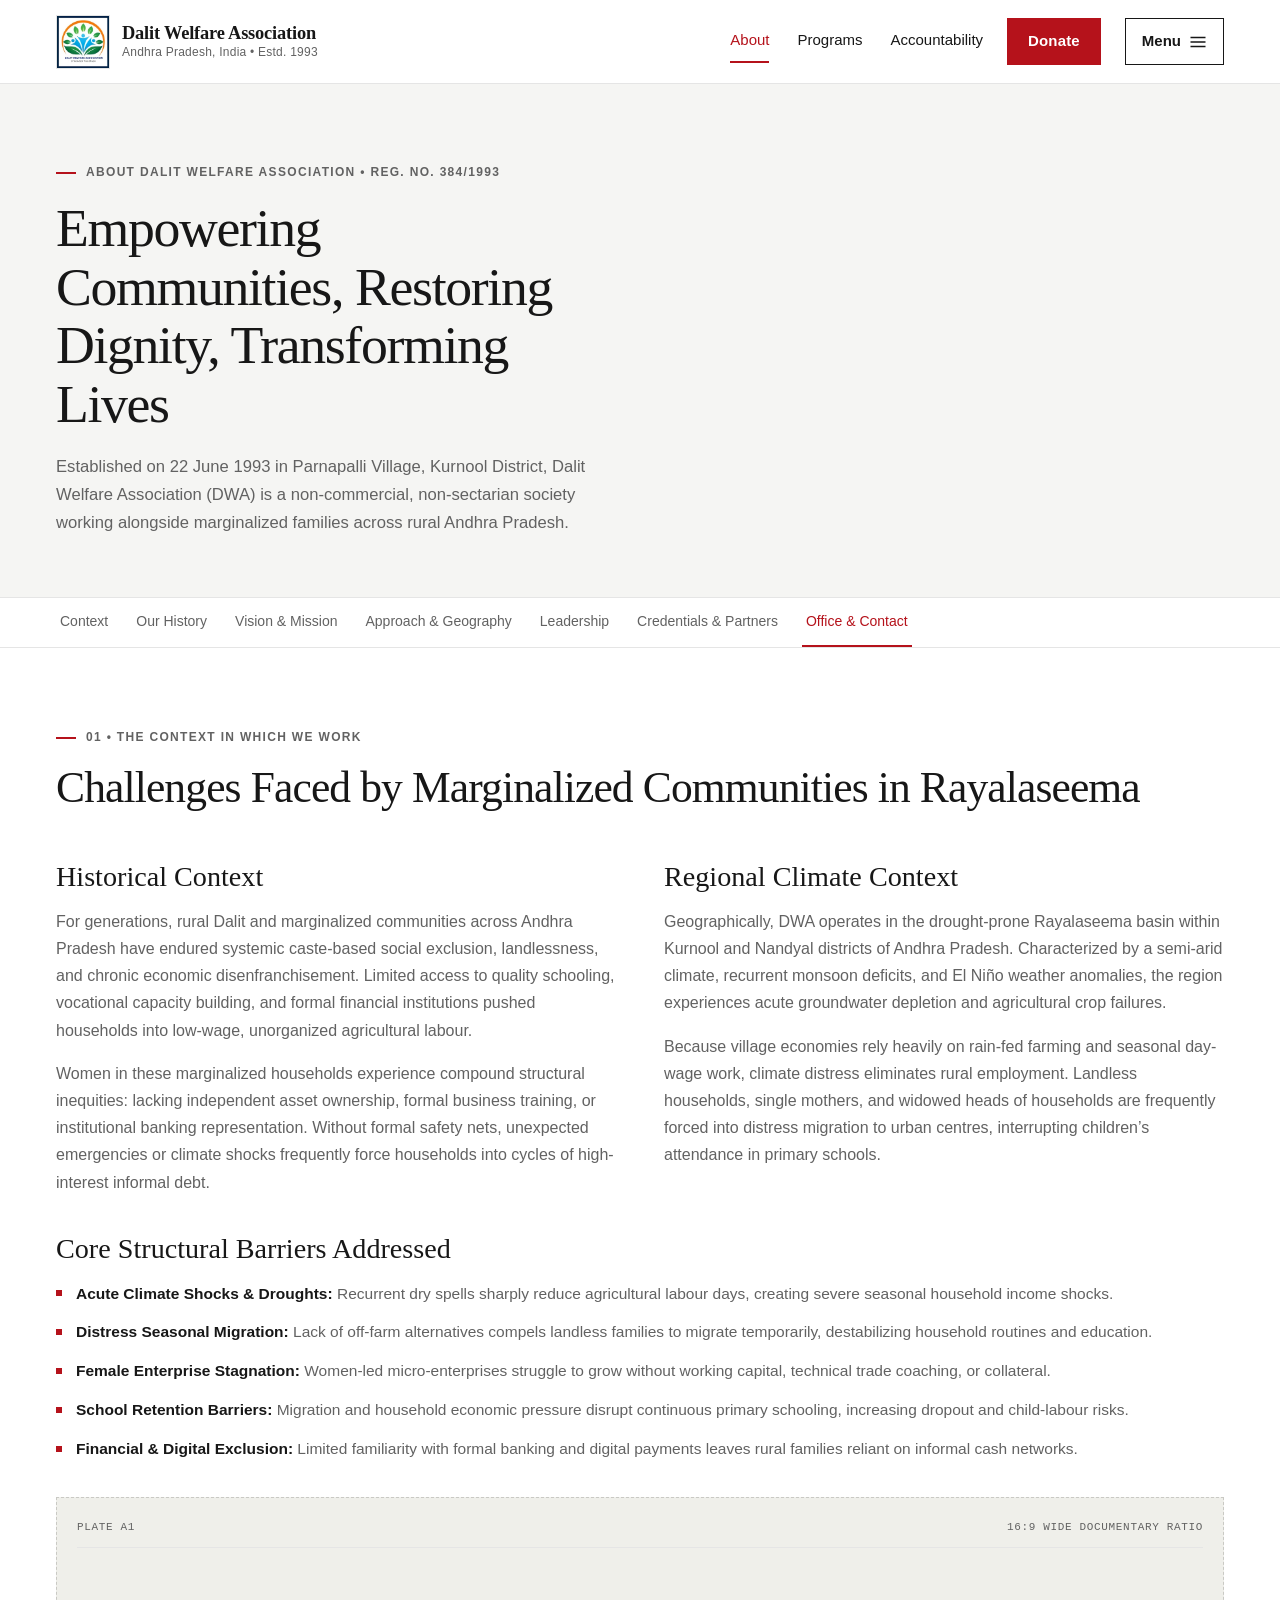
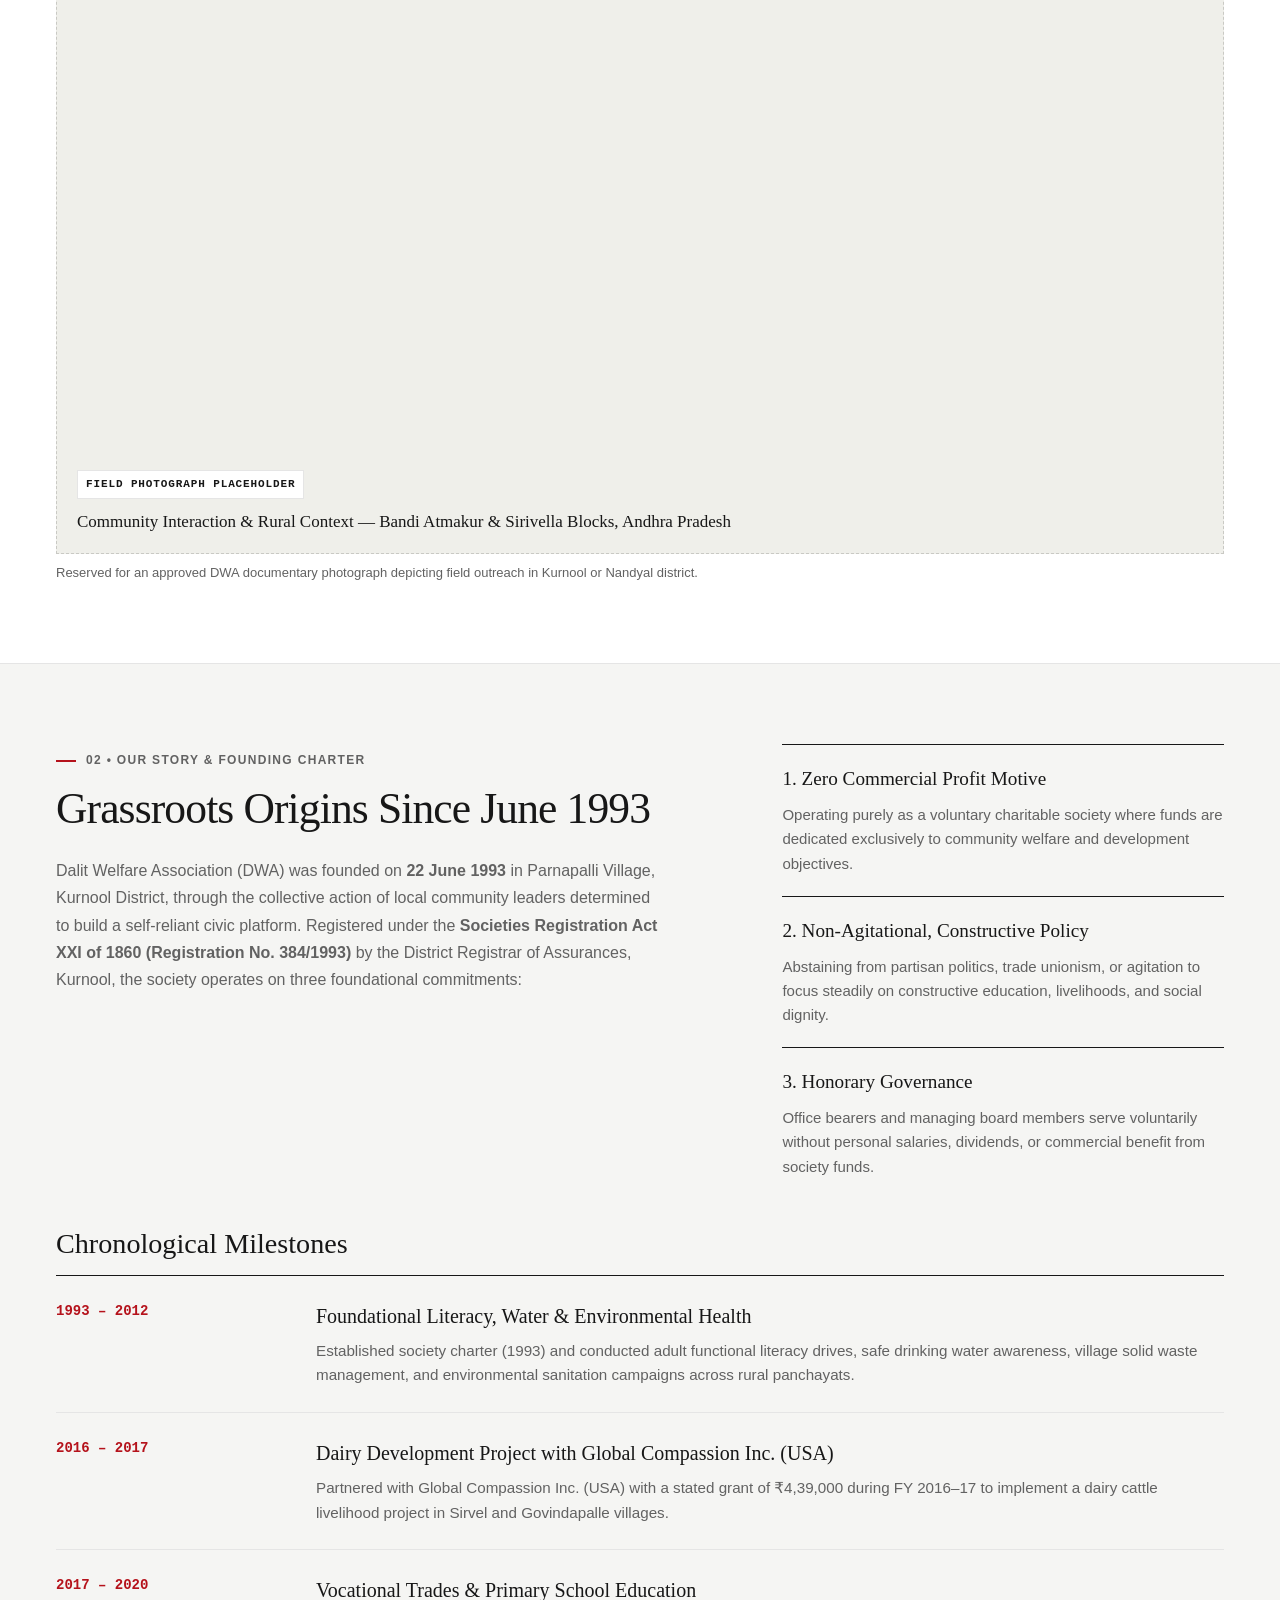
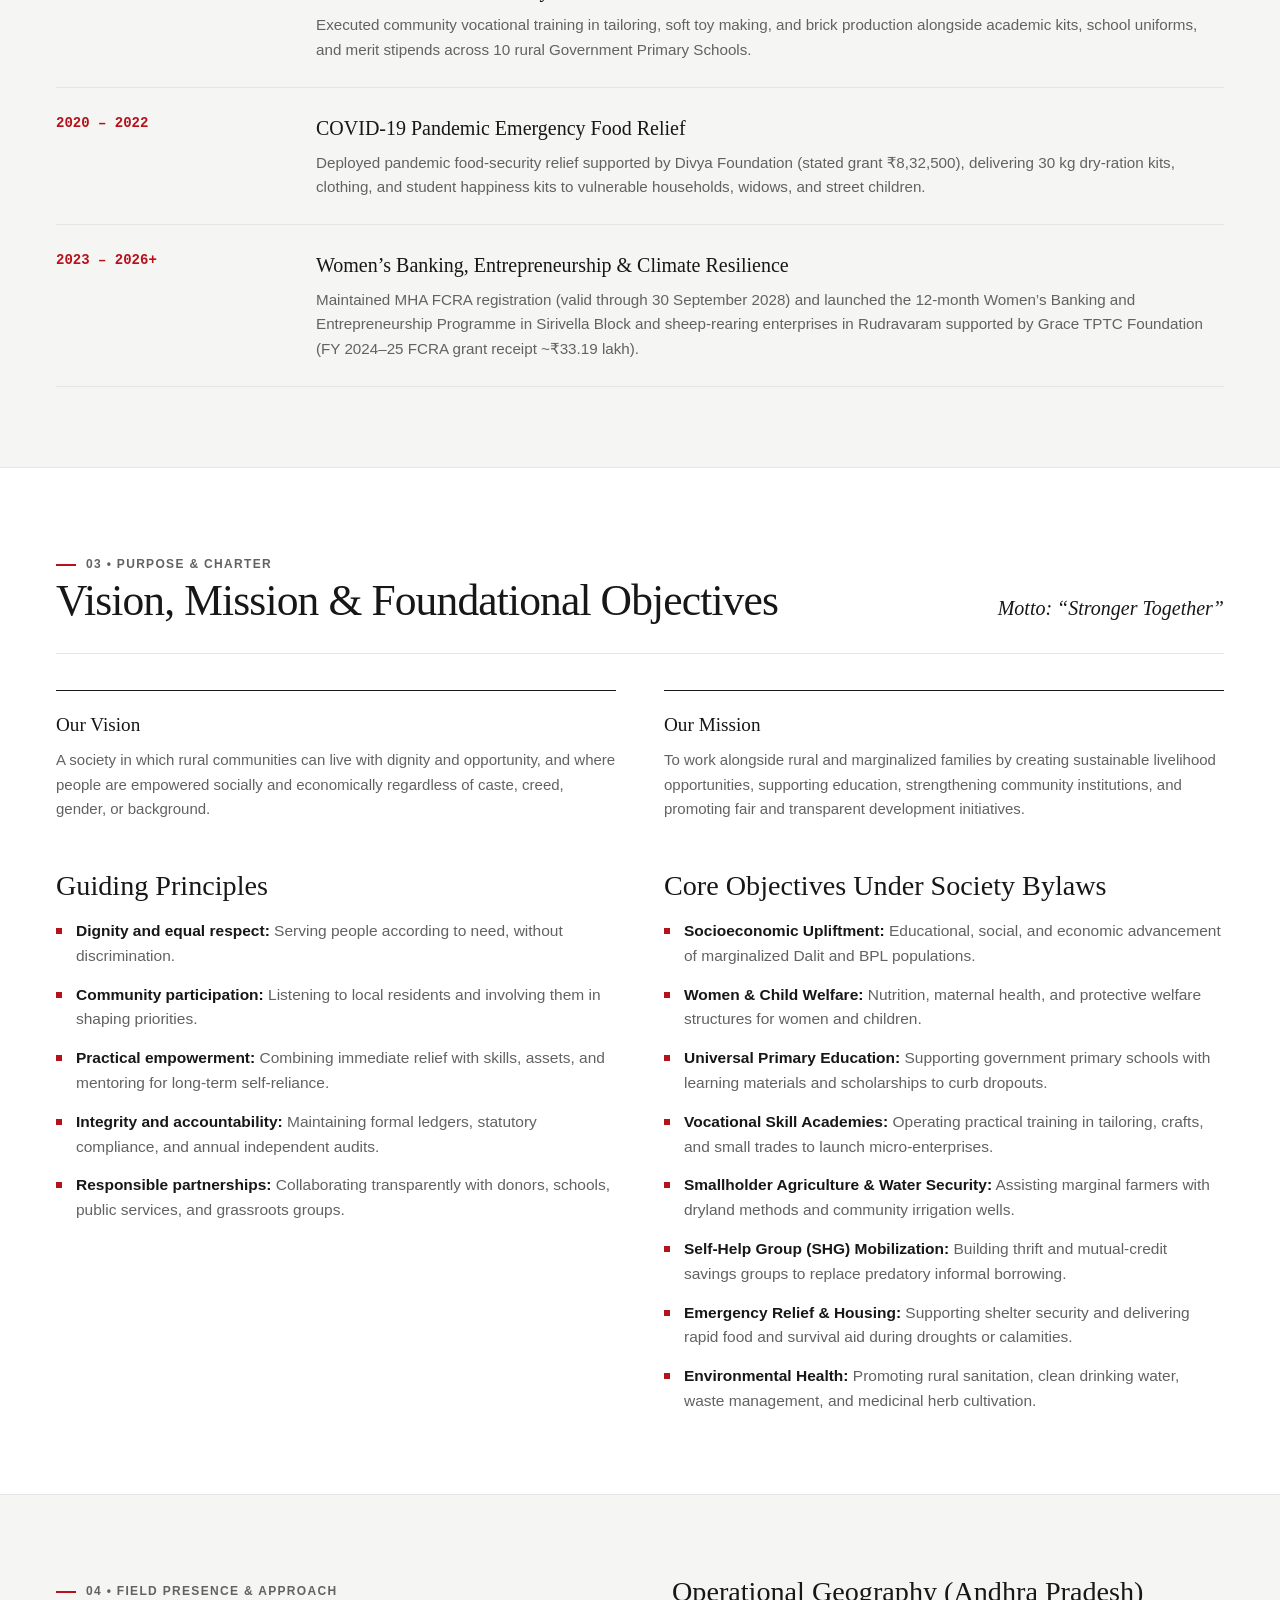
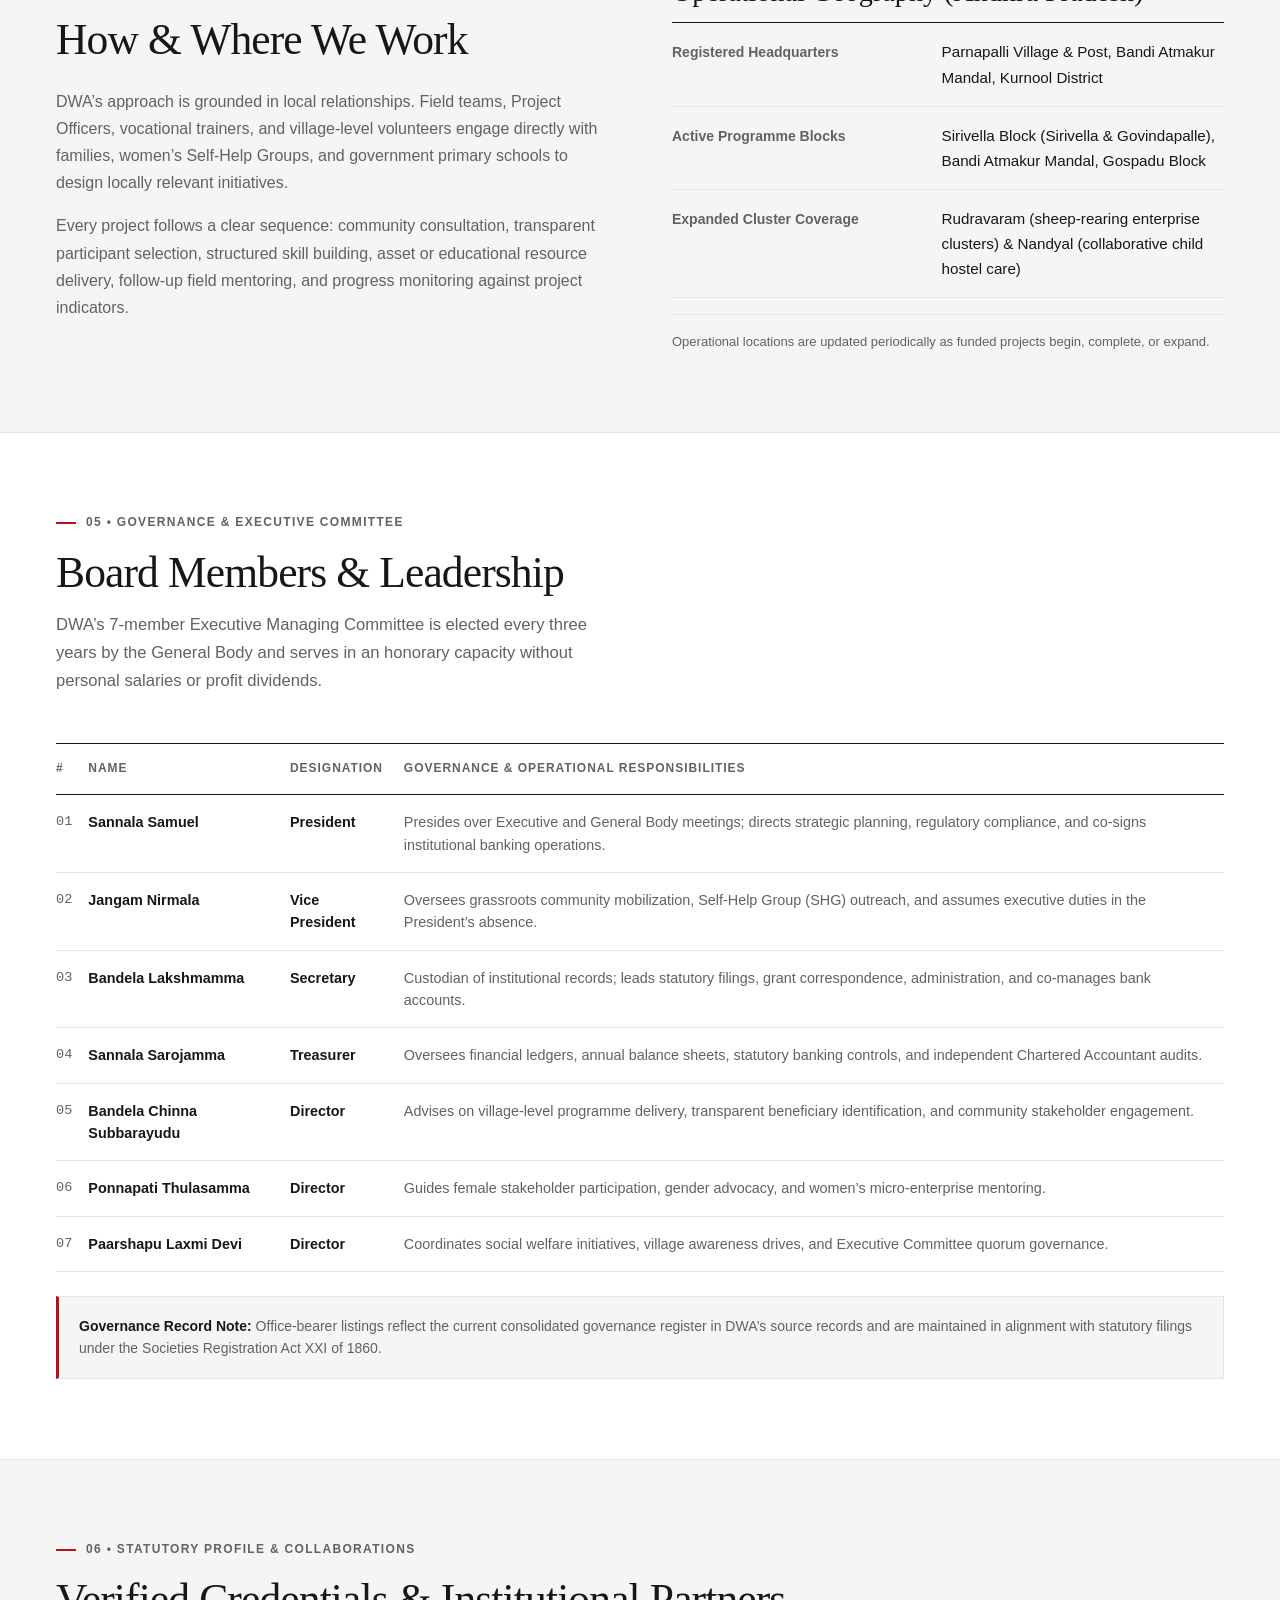
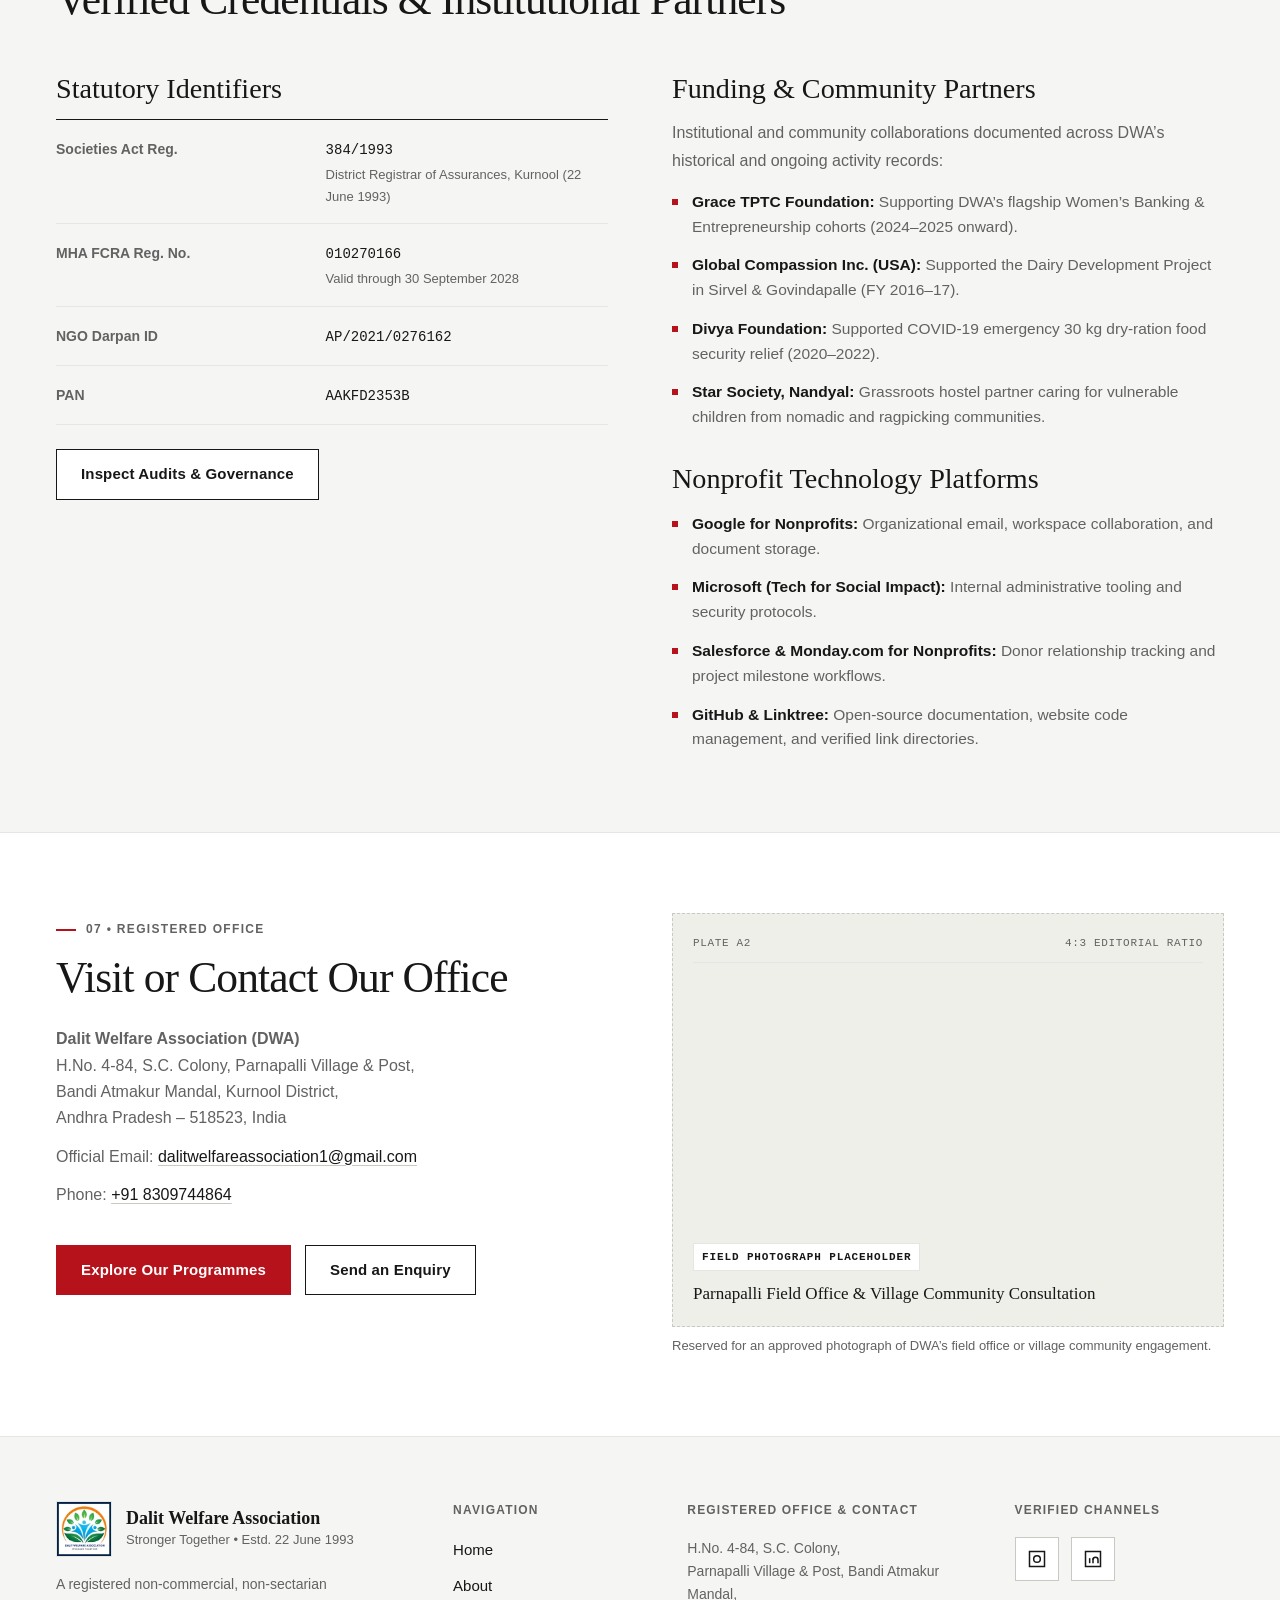
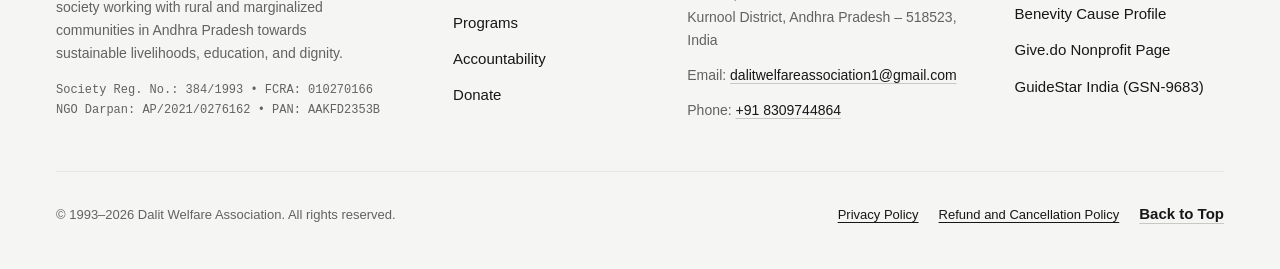
==== about.html @ 25429527 "feat: build monochrome editorial 5-page website, Cloudflare Worker form API, Pages config, and remov" ====
<!DOCTYPE html>
<html lang="en" id="top">
<head>
  <meta charset="UTF-8">
  <meta name="viewport" content="width=device-width, initial-scale=1.0">
  <title>About Us — Dalit Welfare Association (DWA) | Established 1993</title>
  <meta name="description" content="Learn about Dalit Welfare Association (DWA), founded on 22 June 1993 in Kurnool District, Andhra Pradesh: our regional context, 30+ year history, governance body, and statutory credentials.">
  <meta name="robots" content="index, follow">
  <meta name="theme-color" content="#FFFFFF">
  <link rel="canonical" href="https://dalitwelfareassociation.org/about.html">

  <!-- Open Graph Metadata -->
  <meta property="og:type" content="website">
  <meta property="og:site_name" content="Dalit Welfare Association (DWA)">
  <meta property="og:locale" content="en_IN">
  <meta property="og:url" content="https://dalitwelfareassociation.org/about.html">
  <meta property="og:title" content="About Dalit Welfare Association (DWA) — History, Leadership &amp; Mission">
  <meta property="og:description" content="Registered non-commercial society empowering rural and marginalized communities in Kurnool and Nandyal districts, Andhra Pradesh since 1993.">
  <meta property="og:image" content="https://dalitwelfareassociation.org/assets/images/dwa-logo-square.png">
  <meta property="og:image:width" content="512">
  <meta property="og:image:height" content="512">

  <!-- Twitter Card -->
  <meta name="twitter:card" content="summary">
  <meta name="twitter:title" content="About Dalit Welfare Association (DWA)">
  <meta name="twitter:description" content="History, Rayalaseema context, honorary governance body, and verified credentials of DWA.">
  <meta name="twitter:image" content="https://dalitwelfareassociation.org/assets/images/dwa-logo-square.png">

  <link rel="icon" type="image/png" sizes="64x64" href="assets/images/favicon-64.png">
  <link rel="apple-touch-icon" sizes="180x180" href="assets/images/apple-touch-icon.png">
  <link rel="stylesheet" href="assets/css/styles.css">

  <script type="application/ld+json">
  {
    "@context": "https://schema.org",
    "@graph": [
      {
        "@type": "AboutPage",
        "@id": "https://dalitwelfareassociation.org/about.html#webpage",
        "url": "https://dalitwelfareassociation.org/about.html",
        "name": "About Dalit Welfare Association (DWA)",
        "description": "Organizational history, regional context, vision, mission, honorary executive board, and verified statutory registrations of Dalit Welfare Association.",
        "inLanguage": "en-IN",
        "isPartOf": { "@id": "https://dalitwelfareassociation.org/#website" }
      },
      {
        "@type": "BreadcrumbList",
        "itemListElement": [
          { "@type": "ListItem", "position": 1, "name": "Home", "item": "https://dalitwelfareassociation.org/" },
          { "@type": "ListItem", "position": 2, "name": "About", "item": "https://dalitwelfareassociation.org/about.html" }
        ]
      }
    ]
  }
  </script>
</head>
<body>

  <a href="#main-content" class="skip-link">Skip to main content</a>

  <!-- HEADER -->
  <header class="site-header">
    <div class="dwa-container">
      <div class="site-header-inner">
        <a href="index.html" class="site-brand" aria-label="Dalit Welfare Association — Home">
          <div class="site-logo-box">
            <picture>
              <source srcset="assets/images/dwa-logo-sm.webp" type="image/webp">
              <img src="assets/images/dwa-logo-sm.png" alt="Dalit Welfare Association official square logo" width="54" height="54" class="site-logo-img" fetchpriority="high">
            </picture>
          </div>
          <div class="site-brand-text">
            <span class="site-title">Dalit Welfare Association</span>
            <span class="site-subtitle">Andhra Pradesh, India &bull; Estd. 1993</span>
          </div>
        </a>

        <div class="site-header-actions">
          <nav class="site-desktop-nav" aria-label="Primary navigation">
            <a href="about.html" class="nav-item" aria-current="page">About</a>
            <a href="programs.html" class="nav-item">Programs</a>
            <a href="accountability.html" class="nav-item">Accountability</a>
          </nav>

          <a href="donate.html" class="btn btn-primary header-btn-donate">Donate</a>

          <button id="btn-open-menu" type="button" class="btn-menu" aria-expanded="false" aria-controls="fullscreen-menu" aria-label="Open full site directory menu">
            <span class="btn-menu-label">Menu</span>
            <svg viewBox="0 0 24 24" fill="none" stroke="currentColor" stroke-width="2" aria-hidden="true">
              <path stroke-linecap="square" d="M3 6h18M3 12h18M3 18h18"></path>
            </svg>
          </button>
        </div>
      </div>
    </div>
  </header>

  <!-- FULL-SCREEN NAVIGATION OVERLAY -->
  <div id="fullscreen-menu" class="fullscreen-overlay" role="dialog" aria-modal="true" aria-label="Full website directory" aria-hidden="true" hidden>
    <div class="overlay-top-bar">
      <div class="dwa-container">
        <div class="overlay-top-bar-inner">
          <a href="index.html" class="site-brand" aria-label="Dalit Welfare Association — Home">
            <div class="site-logo-box">
              <picture>
                <source srcset="assets/images/dwa-logo-sm.webp" type="image/webp">
                <img src="assets/images/dwa-logo-sm.png" alt="Dalit Welfare Association square emblem" width="48" height="48" class="site-logo-img">
              </picture>
            </div>
            <div class="site-brand-text">
              <span class="site-title">Dalit Welfare Association</span>
              <span class="site-subtitle">Stronger Together &bull; Reg. No. 384/1993</span>
            </div>
          </a>

          <button id="btn-close-overlay" type="button" class="btn-close-overlay" aria-label="Close site directory menu">
            <span>Close</span>
            <span aria-hidden="true">&times;</span>
          </button>
        </div>
      </div>
    </div>

    <div class="overlay-body">
      <div class="dwa-container">
        <nav class="overlay-grid" aria-label="Comprehensive website directory">
          <div>
            <ul class="overlay-primary-list">
              <li><a href="index.html" class="overlay-primary-link">Home</a></li>
              <li><a href="about.html" class="overlay-primary-link is-current">About</a></li>
              <li><a href="programs.html" class="overlay-primary-link">Programs</a></li>
              <li><a href="accountability.html" class="overlay-primary-link">Accountability</a></li>
              <li><a href="donate.html" class="overlay-primary-link">Donate</a></li>
            </ul>
          </div>

          <div class="overlay-col">
            <button type="button" class="overlay-col-heading" aria-expanded="false" aria-controls="overlay-about-list">
              <span>About DWA</span>
              <svg class="overlay-col-chevron" viewBox="0 0 24 24" fill="none" stroke="currentColor" stroke-width="2" aria-hidden="true"><path d="M6 9l6 6 6-6"></path></svg>
            </button>
            <ul id="overlay-about-list" class="overlay-sublist is-collapsed">
              <li><a href="about.html#context" class="overlay-sublink">Regional &amp; Historical Context</a></li>
              <li><a href="about.html#history" class="overlay-sublink">Our Story &amp; Milestones</a></li>
              <li><a href="about.html#vision-mission" class="overlay-sublink">Vision, Mission &amp; Objectives</a></li>
              <li><a href="about.html#approach" class="overlay-sublink">Our Approach &amp; Geography</a></li>
              <li><a href="about.html#leadership" class="overlay-sublink">Organisation &amp; Leadership</a></li>
              <li><a href="about.html#credentials" class="overlay-sublink">Credentials &amp; Partners</a></li>
            </ul>
          </div>

          <div class="overlay-col">
            <button type="button" class="overlay-col-heading" aria-expanded="false" aria-controls="overlay-programs-list">
              <span>Programs</span>
              <svg class="overlay-col-chevron" viewBox="0 0 24 24" fill="none" stroke="currentColor" stroke-width="2" aria-hidden="true"><path d="M6 9l6 6 6-6"></path></svg>
            </button>
            <ul id="overlay-programs-list" class="overlay-sublist is-collapsed">
              <li><a href="programs.html#womens-empowerment" class="overlay-sublink">Women&rsquo;s Empowerment &amp; Livelihoods</a></li>
              <li><a href="programs.html#financial-digital" class="overlay-sublink">Financial &amp; Digital Inclusion</a></li>
              <li><a href="programs.html#child-education" class="overlay-sublink">Child Education &amp; Protection</a></li>
              <li><a href="programs.html#water-conservation" class="overlay-sublink">Water Conservation &amp; Sanitation</a></li>
              <li><a href="programs.html#community-development" class="overlay-sublink">Community Development &amp; Health</a></li>
              <li><a href="programs.html#archives" class="overlay-sublink">Delivery Approach &amp; Archives</a></li>
            </ul>
          </div>

          <div class="overlay-col">
            <button type="button" class="overlay-col-heading" aria-expanded="false" aria-controls="overlay-accountability-list">
              <span>Accountability</span>
              <svg class="overlay-col-chevron" viewBox="0 0 24 24" fill="none" stroke="currentColor" stroke-width="2" aria-hidden="true"><path d="M6 9l6 6 6-6"></path></svg>
            </button>
            <ul id="overlay-accountability-list" class="overlay-sublist is-collapsed">
              <li><a href="accountability.html#legal-credentials" class="overlay-sublink">Legal &amp; Statutory Documents</a></li>
              <li><a href="accountability.html#financial-reports" class="overlay-sublink">Financial Reports &amp; Audits</a></li>
              <li><a href="accountability.html#downloads" class="overlay-sublink">Transparency Downloads</a></li>
              <li><a href="accountability.html#governance" class="overlay-sublink">Governance Architecture</a></li>
              <li><a href="accountability.html#projects" class="overlay-sublink">Previous &amp; Ongoing Projects</a></li>
              <li><a href="accountability.html#gallery-events" class="overlay-sublink">Events &amp; Photo Archive</a></li>
            </ul>
          </div>

          <div class="overlay-col">
            <button type="button" class="overlay-col-heading" aria-expanded="false" aria-controls="overlay-donate-list">
              <span>Donate &amp; Partner</span>
              <svg class="overlay-col-chevron" viewBox="0 0 24 24" fill="none" stroke="currentColor" stroke-width="2" aria-hidden="true"><path d="M6 9l6 6 6-6"></path></svg>
            </button>
            <ul id="overlay-donate-list" class="overlay-sublist is-collapsed">
              <li><a href="donate.html#support-pathways" class="overlay-sublink">Ways to Support DWA</a></li>
              <li><a href="donate.html#contribution-selector" class="overlay-sublink">Contribution Amount Selector</a></li>
              <li><a href="donate.html#domestic-giving" class="overlay-sublink">Domestic Donations (India)</a></li>
              <li><a href="donate.html#international-giving" class="overlay-sublink">International Giving (FCRA)</a></li>
              <li><a href="donate.html#partner-enquiry" class="overlay-sublink">CSR, Grants &amp; Volunteering</a></li>
              <li><a href="donate.html#contact" class="overlay-sublink">Contact &amp; Enquiry Form</a></li>
            </ul>
          </div>
        </nav>
      </div>
    </div>

    <div class="overlay-footer-bar">
      <div class="dwa-container">
        <div class="overlay-footer-inner">
          <span>Registered Office: Parnapalli Village &amp; Post, Bandi Atmakur Mandal, Kurnool District, Andhra Pradesh &ndash; 518523</span>
          <span>Email: <a href="mailto:dalitwelfareassociation1@gmail.com" class="editorial-link">dalitwelfareassociation1@gmail.com</a></span>
        </div>
      </div>
    </div>
  </div>

  <!-- MAIN CONTENT -->
  <main id="main-content">

    <!-- PAGE HERO -->
    <section class="page-hero" aria-labelledby="about-hero-title">
      <div class="dwa-container">
        <p class="eyebrow">
          <span class="eyebrow-marker" aria-hidden="true"></span>
          About Dalit Welfare Association &bull; Reg. No. 384/1993
        </p>
        <h1 id="about-hero-title" class="page-hero-title">
          Empowering Communities, Restoring Dignity, Transforming Lives
        </h1>
        <p class="section-lead">
          Established on 22 June 1993 in Parnapalli Village, Kurnool District, Dalit Welfare Association (DWA) is a non-commercial, non-sectarian society working alongside marginalized families across rural Andhra Pradesh.
        </p>
      </div>
    </section>

    <!-- IN-PAGE TABULAR NAVIGATION -->
    <nav class="subnav-bar" aria-label="About page sections">
      <div class="dwa-container">
        <div class="subnav-scroll">
          <ul class="subnav-list">
            <li><a href="#context" class="subnav-link is-active">Context</a></li>
            <li><a href="#history" class="subnav-link">Our History</a></li>
            <li><a href="#vision-mission" class="subnav-link">Vision &amp; Mission</a></li>
            <li><a href="#approach" class="subnav-link">Approach &amp; Geography</a></li>
            <li><a href="#leadership" class="subnav-link">Leadership</a></li>
            <li><a href="#credentials" class="subnav-link">Credentials &amp; Partners</a></li>
            <li><a href="#office" class="subnav-link">Office &amp; Contact</a></li>
          </ul>
        </div>
      </div>
    </nav>

    <!-- 1. REGIONAL & HISTORICAL CONTEXT -->
    <section id="context" class="section-band" aria-labelledby="context-heading">
      <div class="dwa-container">
        <div class="section-header-stack">
          <p class="eyebrow"><span class="eyebrow-marker" aria-hidden="true"></span>01 &bull; The Context in Which We Work</p>
          <h2 id="context-heading" class="section-heading">Challenges Faced by Marginalized Communities in Rayalaseema</h2>
        </div>

        <div class="cols-2">
          <div>
            <h3 class="sub-heading">Historical Context</h3>
            <p class="prose-copy">
              For generations, rural Dalit and marginalized communities across Andhra Pradesh have endured systemic caste-based social exclusion, landlessness, and chronic economic disenfranchisement. Limited access to quality schooling, vocational capacity building, and formal financial institutions pushed households into low-wage, unorganized agricultural labour.
            </p>
            <p class="prose-copy">
              Women in these marginalized households experience compound structural inequities: lacking independent asset ownership, formal business training, or institutional banking representation. Without formal safety nets, unexpected emergencies or climate shocks frequently force households into cycles of high-interest informal debt.
            </p>
          </div>

          <div>
            <h3 class="sub-heading">Regional Climate Context</h3>
            <p class="prose-copy">
              Geographically, DWA operates in the drought-prone Rayalaseema basin within Kurnool and Nandyal districts of Andhra Pradesh. Characterized by a semi-arid climate, recurrent monsoon deficits, and El Ni&ntilde;o weather anomalies, the region experiences acute groundwater depletion and agricultural crop failures.
            </p>
            <p class="prose-copy">
              Because village economies rely heavily on rain-fed farming and seasonal day-wage work, climate distress eliminates rural employment. Landless households, single mothers, and widowed heads of households are frequently forced into distress migration to urban centres, interrupting children&rsquo;s attendance in primary schools.
            </p>
          </div>
        </div>

        <div class="mt-lg">
          <h3 class="sub-heading">Core Structural Barriers Addressed</h3>
          <ul class="bullet-list cols-2">
            <li><strong>Acute Climate Shocks &amp; Droughts:</strong> Recurrent dry spells sharply reduce agricultural labour days, creating severe seasonal household income shocks.</li>
            <li><strong>Distress Seasonal Migration:</strong> Lack of off-farm alternatives compels landless families to migrate temporarily, destabilizing household routines and education.</li>
            <li><strong>Female Enterprise Stagnation:</strong> Women-led micro-enterprises struggle to grow without working capital, technical trade coaching, or collateral.</li>
            <li><strong>School Retention Barriers:</strong> Migration and household economic pressure disrupt continuous primary schooling, increasing dropout and child-labour risks.</li>
            <li><strong>Financial &amp; Digital Exclusion:</strong> Limited familiarity with formal banking and digital payments leaves rural families reliant on informal cash networks.</li>
          </ul>
        </div>

        <figure class="photo-figure mt-lg">
          <div class="photo-placeholder ratio-16x9" role="img" aria-label="Field photograph placeholder: Semi-arid agricultural landscape and rural community outreach in Kurnool District">
            <div class="photo-plate-meta">
              <span>Plate A1</span>
              <span>16:9 Wide Documentary Ratio</span>
            </div>
            <div class="photo-placeholder-body">
              <span class="photo-placeholder-kicker">Field Photograph Placeholder</span>
              <p class="photo-placeholder-subject">
                Community Interaction &amp; Rural Context &mdash; Bandi Atmakur &amp; Sirivella Blocks, Andhra Pradesh
              </p>
            </div>
          </div>
          <figcaption class="photo-caption">
            Reserved for an approved DWA documentary photograph depicting field outreach in Kurnool or Nandyal district.
          </figcaption>
        </figure>
      </div>
    </section>

    <!-- 2. ORGANIZATION HISTORY & INSTITUTIONAL EVOLUTION -->
    <section id="history" class="section-band band-alt" aria-labelledby="history-heading">
      <div class="dwa-container">
        <div class="split-grid split-grid--wide-left">
          <div>
            <p class="eyebrow"><span class="eyebrow-marker" aria-hidden="true"></span>02 &bull; Our Story &amp; Founding Charter</p>
            <h2 id="history-heading" class="section-heading mt-xs">Grassroots Origins Since June 1993</h2>
            <p class="prose-copy mt-md">
              Dalit Welfare Association (DWA) was founded on <strong>22 June 1993</strong> in Parnapalli Village, Kurnool District, through the collective action of local community leaders determined to build a self-reliant civic platform. Registered under the <strong>Societies Registration Act XXI of 1860 (Registration No. 384/1993)</strong> by the District Registrar of Assurances, Kurnool, the society operates on three foundational commitments:
            </p>
          </div>

          <div class="stack-sm">
            <div class="editorial-block-item">
              <h3>1. Zero Commercial Profit Motive</h3>
              <p>Operating purely as a voluntary charitable society where funds are dedicated exclusively to community welfare and development objectives.</p>
            </div>
            <div class="editorial-block-item">
              <h3>2. Non-Agitational, Constructive Policy</h3>
              <p>Abstaining from partisan politics, trade unionism, or agitation to focus steadily on constructive education, livelihoods, and social dignity.</p>
            </div>
            <div class="editorial-block-item">
              <h3>3. Honorary Governance</h3>
              <p>Office bearers and managing board members serve voluntarily without personal salaries, dividends, or commercial benefit from society funds.</p>
            </div>
          </div>
        </div>

        <div class="mt-xl">
          <h3 class="sub-heading">Chronological Milestones</h3>
          <div class="timeline-list">
            <div class="timeline-row">
              <div class="timeline-period">1993 &ndash; 2012</div>
              <div>
                <h4 class="timeline-title">Foundational Literacy, Water &amp; Environmental Health</h4>
                <p class="timeline-desc">Established society charter (1993) and conducted adult functional literacy drives, safe drinking water awareness, village solid waste management, and environmental sanitation campaigns across rural panchayats.</p>
              </div>
            </div>
            <div class="timeline-row">
              <div class="timeline-period">2016 &ndash; 2017</div>
              <div>
                <h4 class="timeline-title">Dairy Development Project with Global Compassion Inc. (USA)</h4>
                <p class="timeline-desc">Partnered with Global Compassion Inc. (USA) with a stated grant of &#8377;4,39,000 during FY 2016&ndash;17 to implement a dairy cattle livelihood project in Sirvel and Govindapalle villages.</p>
              </div>
            </div>
            <div class="timeline-row">
              <div class="timeline-period">2017 &ndash; 2020</div>
              <div>
                <h4 class="timeline-title">Vocational Trades &amp; Primary School Education</h4>
                <p class="timeline-desc">Executed community vocational training in tailoring, soft toy making, and brick production alongside academic kits, school uniforms, and merit stipends across 10 rural Government Primary Schools.</p>
              </div>
            </div>
            <div class="timeline-row">
              <div class="timeline-period">2020 &ndash; 2022</div>
              <div>
                <h4 class="timeline-title">COVID-19 Pandemic Emergency Food Relief</h4>
                <p class="timeline-desc">Deployed pandemic food-security relief supported by Divya Foundation (stated grant &#8377;8,32,500), delivering 30 kg dry-ration kits, clothing, and student happiness kits to vulnerable households, widows, and street children.</p>
              </div>
            </div>
            <div class="timeline-row">
              <div class="timeline-period">2023 &ndash; 2026+</div>
              <div>
                <h4 class="timeline-title">Women&rsquo;s Banking, Entrepreneurship &amp; Climate Resilience</h4>
                <p class="timeline-desc">Maintained MHA FCRA registration (valid through 30 September 2028) and launched the 12-month Women&rsquo;s Banking and Entrepreneurship Programme in Sirivella Block and sheep-rearing enterprises in Rudravaram supported by Grace TPTC Foundation (FY 2024&ndash;25 FCRA grant receipt ~&#8377;33.19 lakh).</p>
              </div>
            </div>
          </div>
        </div>
      </div>
    </section>

    <!-- 3. VISION, MISSION, PRINCIPLES & BYLAW OBJECTIVES -->
    <section id="vision-mission" class="section-band" aria-labelledby="vm-heading">
      <div class="dwa-container">
        <div class="vision-header pb-md">
          <div>
            <p class="eyebrow"><span class="eyebrow-marker" aria-hidden="true"></span>03 &bull; Purpose &amp; Charter</p>
            <h2 id="vm-heading" class="section-heading">Vision, Mission &amp; Foundational Objectives</h2>
          </div>
          <p class="vision-motto">Motto: &ldquo;Stronger Together&rdquo;</p>
        </div>

        <div class="cols-2 mt-lg">
          <div class="editorial-block-item">
            <h3>Our Vision</h3>
            <p>
              A society in which rural communities can live with dignity and opportunity, and where people are empowered socially and economically regardless of caste, creed, gender, or background.
            </p>
          </div>
          <div class="editorial-block-item">
            <h3>Our Mission</h3>
            <p>
              To work alongside rural and marginalized families by creating sustainable livelihood opportunities, supporting education, strengthening community institutions, and promoting fair and transparent development initiatives.
            </p>
          </div>
        </div>

        <div class="cols-2 mt-xl">
          <div>
            <h3 class="sub-heading">Guiding Principles</h3>
            <ul class="bullet-list">
              <li><strong>Dignity and equal respect:</strong> Serving people according to need, without discrimination.</li>
              <li><strong>Community participation:</strong> Listening to local residents and involving them in shaping priorities.</li>
              <li><strong>Practical empowerment:</strong> Combining immediate relief with skills, assets, and mentoring for long-term self-reliance.</li>
              <li><strong>Integrity and accountability:</strong> Maintaining formal ledgers, statutory compliance, and annual independent audits.</li>
              <li><strong>Responsible partnerships:</strong> Collaborating transparently with donors, schools, public services, and grassroots groups.</li>
            </ul>
          </div>

          <div>
            <h3 class="sub-heading">Core Objectives Under Society Bylaws</h3>
            <ul class="bullet-list">
              <li><strong>Socioeconomic Upliftment:</strong> Educational, social, and economic advancement of marginalized Dalit and BPL populations.</li>
              <li><strong>Women &amp; Child Welfare:</strong> Nutrition, maternal health, and protective welfare structures for women and children.</li>
              <li><strong>Universal Primary Education:</strong> Supporting government primary schools with learning materials and scholarships to curb dropouts.</li>
              <li><strong>Vocational Skill Academies:</strong> Operating practical training in tailoring, crafts, and small trades to launch micro-enterprises.</li>
              <li><strong>Smallholder Agriculture &amp; Water Security:</strong> Assisting marginal farmers with dryland methods and community irrigation wells.</li>
              <li><strong>Self-Help Group (SHG) Mobilization:</strong> Building thrift and mutual-credit savings groups to replace predatory informal borrowing.</li>
              <li><strong>Emergency Relief &amp; Housing:</strong> Supporting shelter security and delivering rapid food and survival aid during droughts or calamities.</li>
              <li><strong>Environmental Health:</strong> Promoting rural sanitation, clean drinking water, waste management, and medicinal herb cultivation.</li>
            </ul>
          </div>
        </div>
      </div>
    </section>

    <!-- 4. WHERE WE WORK & HOW WE WORK -->
    <section id="approach" class="section-band band-alt" aria-labelledby="approach-heading">
      <div class="dwa-container">
        <div class="split-grid">
          <div>
            <p class="eyebrow"><span class="eyebrow-marker" aria-hidden="true"></span>04 &bull; Field Presence &amp; Approach</p>
            <h2 id="approach-heading" class="section-heading mt-xs">How &amp; Where We Work</h2>
            <p class="prose-copy mt-md">
              DWA&rsquo;s approach is grounded in local relationships. Field teams, Project Officers, vocational trainers, and village-level volunteers engage directly with families, women&rsquo;s Self-Help Groups, and government primary schools to design locally relevant initiatives.
            </p>
            <p class="prose-copy">
              Every project follows a clear sequence: community consultation, transparent participant selection, structured skill building, asset or educational resource delivery, follow-up field mentoring, and progress monitoring against project indicators.
            </p>
          </div>

          <div>
            <h3 class="sub-heading">Operational Geography (Andhra Pradesh)</h3>
            <div class="credentials-ledger">
              <div class="credential-row">
                <div class="credential-label">Registered Headquarters</div>
                <div class="credential-value">Parnapalli Village &amp; Post, Bandi Atmakur Mandal, Kurnool District</div>
              </div>
              <div class="credential-row">
                <div class="credential-label">Active Programme Blocks</div>
                <div class="credential-value">Sirivella Block (Sirivella &amp; Govindapalle), Bandi Atmakur Mandal, Gospadu Block</div>
              </div>
              <div class="credential-row">
                <div class="credential-label">Expanded Cluster Coverage</div>
                <div class="credential-value">Rudravaram (sheep-rearing enterprise clusters) &amp; Nandyal (collaborative child hostel care)</div>
              </div>
            </div>
            <p class="meter-footnote mt-sm">
              Operational locations are updated periodically as funded projects begin, complete, or expand.
            </p>
          </div>
        </div>
      </div>
    </section>

    <!-- 5. BOARD MEMBERS & GOVERNANCE BODY -->
    <section id="leadership" class="section-band" aria-labelledby="leadership-heading">
      <div class="dwa-container">
        <div class="section-header-stack">
          <p class="eyebrow"><span class="eyebrow-marker" aria-hidden="true"></span>05 &bull; Governance &amp; Executive Committee</p>
          <h2 id="leadership-heading" class="section-heading">Board Members &amp; Leadership</h2>
          <p class="section-lead">
            DWA&rsquo;s 7-member Executive Managing Committee is elected every three years by the General Body and serves in an honorary capacity without personal salaries or profit dividends.
          </p>
        </div>

        <div class="table-scroll">
          <table class="editorial-table">
            <thead>
              <tr>
                <th scope="col">#</th>
                <th scope="col">Name</th>
                <th scope="col">Designation</th>
                <th scope="col">Governance &amp; Operational Responsibilities</th>
              </tr>
            </thead>
            <tbody>
              <tr>
                <td class="cell-mono">01</td>
                <td class="cell-primary">Sannala Samuel</td>
                <td class="cell-primary">President</td>
                <td>Presides over Executive and General Body meetings; directs strategic planning, regulatory compliance, and co-signs institutional banking operations.</td>
              </tr>
              <tr>
                <td class="cell-mono">02</td>
                <td class="cell-primary">Jangam Nirmala</td>
                <td class="cell-primary">Vice President</td>
                <td>Oversees grassroots community mobilization, Self-Help Group (SHG) outreach, and assumes executive duties in the President&rsquo;s absence.</td>
              </tr>
              <tr>
                <td class="cell-mono">03</td>
                <td class="cell-primary">Bandela Lakshmamma</td>
                <td class="cell-primary">Secretary</td>
                <td>Custodian of institutional records; leads statutory filings, grant correspondence, administration, and co-manages bank accounts.</td>
              </tr>
              <tr>
                <td class="cell-mono">04</td>
                <td class="cell-primary">Sannala Sarojamma</td>
                <td class="cell-primary">Treasurer</td>
                <td>Oversees financial ledgers, annual balance sheets, statutory banking controls, and independent Chartered Accountant audits.</td>
              </tr>
              <tr>
                <td class="cell-mono">05</td>
                <td class="cell-primary">Bandela Chinna Subbarayudu</td>
                <td class="cell-primary">Director</td>
                <td>Advises on village-level programme delivery, transparent beneficiary identification, and community stakeholder engagement.</td>
              </tr>
              <tr>
                <td class="cell-mono">06</td>
                <td class="cell-primary">Ponnapati Thulasamma</td>
                <td class="cell-primary">Director</td>
                <td>Guides female stakeholder participation, gender advocacy, and women&rsquo;s micro-enterprise mentoring.</td>
              </tr>
              <tr>
                <td class="cell-mono">07</td>
                <td class="cell-primary">Paarshapu Laxmi Devi</td>
                <td class="cell-primary">Director</td>
                <td>Coordinates social welfare initiatives, village awareness drives, and Executive Committee quorum governance.</td>
              </tr>
            </tbody>
          </table>
        </div>

        <div class="callout-note mt-md">
          <strong>Governance Record Note:</strong> Office-bearer listings reflect the current consolidated governance register in DWA&rsquo;s source records and are maintained in alignment with statutory filings under the Societies Registration Act XXI of 1860.
        </div>
      </div>
    </section>

    <!-- 6. STATUTORY CREDENTIALS, FUNDING PARTNERS & TECHNOLOGY PLATFORMS -->
    <section id="credentials" class="section-band band-alt" aria-labelledby="about-credentials-heading">
      <div class="dwa-container">
        <div class="section-header-stack">
          <p class="eyebrow"><span class="eyebrow-marker" aria-hidden="true"></span>06 &bull; Statutory Profile &amp; Collaborations</p>
          <h2 id="about-credentials-heading" class="section-heading">Verified Credentials &amp; Institutional Partners</h2>
        </div>

        <div class="split-grid">
          <div>
            <h3 class="sub-heading">Statutory Identifiers</h3>
            <dl class="credentials-ledger">
              <div class="credential-row">
                <dt class="credential-label">Societies Act Reg.</dt>
                <dd class="credential-value"><span class="credential-code">384/1993</span> <span class="credential-sub">District Registrar of Assurances, Kurnool (22 June 1993)</span></dd>
              </div>
              <div class="credential-row">
                <dt class="credential-label">MHA FCRA Reg. No.</dt>
                <dd class="credential-value"><span class="credential-code">010270166</span> <span class="credential-sub">Valid through 30 September 2028</span></dd>
              </div>
              <div class="credential-row">
                <dt class="credential-label">NGO Darpan ID</dt>
                <dd class="credential-value"><span class="credential-code">AP/2021/0276162</span></dd>
              </div>
              <div class="credential-row">
                <dt class="credential-label">PAN</dt>
                <dd class="credential-value"><span class="credential-code">AAKFD2353B</span></dd>
              </div>
            </dl>
            <div class="mt-md">
              <a href="accountability.html" class="btn btn-secondary">Inspect Audits &amp; Governance</a>
            </div>
          </div>

          <div>
            <h3 class="sub-heading">Funding &amp; Community Partners</h3>
            <p class="prose-copy">
              Institutional and community collaborations documented across DWA&rsquo;s historical and ongoing activity records:
            </p>
            <ul class="bullet-list mb-md">
              <li><strong>Grace TPTC Foundation:</strong> Supporting DWA&rsquo;s flagship Women&rsquo;s Banking &amp; Entrepreneurship cohorts (2024&ndash;2025 onward).</li>
              <li><strong>Global Compassion Inc. (USA):</strong> Supported the Dairy Development Project in Sirvel &amp; Govindapalle (FY 2016&ndash;17).</li>
              <li><strong>Divya Foundation:</strong> Supported COVID-19 emergency 30 kg dry-ration food security relief (2020&ndash;2022).</li>
              <li><strong>Star Society, Nandyal:</strong> Grassroots hostel partner caring for vulnerable children from nomadic and ragpicking communities.</li>
            </ul>

            <h3 class="sub-heading">Nonprofit Technology Platforms</h3>
            <ul class="bullet-list">
              <li><strong>Google for Nonprofits:</strong> Organizational email, workspace collaboration, and document storage.</li>
              <li><strong>Microsoft (Tech for Social Impact):</strong> Internal administrative tooling and security protocols.</li>
              <li><strong>Salesforce &amp; Monday.com for Nonprofits:</strong> Donor relationship tracking and project milestone workflows.</li>
              <li><strong>GitHub &amp; Linktree:</strong> Open-source documentation, website code management, and verified link directories.</li>
            </ul>
          </div>
        </div>
      </div>
    </section>

    <!-- 7. REGISTERED OFFICE & CONTACT -->
    <section id="office" class="section-band" aria-labelledby="office-heading">
      <div class="dwa-container">
        <div class="split-grid">
          <div>
            <p class="eyebrow"><span class="eyebrow-marker" aria-hidden="true"></span>07 &bull; Registered Office</p>
            <h2 id="office-heading" class="section-heading mt-xs">Visit or Contact Our Office</h2>
            <address class="footer-contact-block mt-md contact-lg">
              <span>
                <strong>Dalit Welfare Association (DWA)</strong><br>
                H.No. 4-84, S.C. Colony, Parnapalli Village &amp; Post,<br>
                Bandi Atmakur Mandal, Kurnool District,<br>
                Andhra Pradesh &ndash; 518523, India
              </span>
              <span>Official Email: <a href="mailto:dalitwelfareassociation1@gmail.com">dalitwelfareassociation1@gmail.com</a></span>
              <span>Phone: <a href="tel:+918309744864">+91 8309744864</a></span>
            </address>
            <div class="hero-actions mt-lg">
              <a href="programs.html" class="btn btn-primary">Explore Our Programmes</a>
              <a href="donate.html#contact" class="btn btn-secondary">Send an Enquiry</a>
            </div>
          </div>

          <figure class="photo-figure">
            <div class="photo-placeholder ratio-4x3" role="img" aria-label="Field photograph placeholder: DWA field centre and village community meeting">
              <div class="photo-plate-meta">
                <span>Plate A2</span>
                <span>4:3 Editorial Ratio</span>
              </div>
              <div class="photo-placeholder-body">
                <span class="photo-placeholder-kicker">Field Photograph Placeholder</span>
                <p class="photo-placeholder-subject">
                  Parnapalli Field Office &amp; Village Community Consultation
                </p>
              </div>
            </div>
            <figcaption class="photo-caption">
              Reserved for an approved photograph of DWA&rsquo;s field office or village community engagement.
            </figcaption>
          </figure>
        </div>
      </div>
    </section>

  </main>

  <!-- FOOTER -->
  <footer id="site-footer" class="site-footer">
    <div class="dwa-container">
      <div class="footer-grid">
        <div>
          <div class="footer-brand-row">
            <div class="footer-logo-box">
              <picture>
                <source srcset="assets/images/dwa-logo-sm.webp" type="image/webp">
                <img src="assets/images/dwa-logo-sm.png" alt="Dalit Welfare Association square emblem" width="56" height="56" class="site-logo-img" loading="lazy">
              </picture>
            </div>
            <div>
              <div class="footer-org-name">Dalit Welfare Association</div>
              <div class="footer-motto">Stronger Together &bull; Estd. 22 June 1993</div>
            </div>
          </div>
          <p class="footer-desc">
            A registered non-commercial, non-sectarian society working with rural and marginalized communities in Andhra Pradesh towards sustainable livelihoods, education, and dignity.
          </p>
          <p class="footer-ids">
            Society Reg. No.: 384/1993 &bull; FCRA: 010270166<br>
            NGO Darpan: AP/2021/0276162 &bull; PAN: AAKFD2353B
          </p>
        </div>

        <div>
          <h2 class="footer-heading">Navigation</h2>
          <ul class="footer-nav-list">
            <li><a href="index.html" class="footer-link">Home</a></li>
            <li><a href="about.html" class="footer-link">About</a></li>
            <li><a href="programs.html" class="footer-link">Programs</a></li>
            <li><a href="accountability.html" class="footer-link">Accountability</a></li>
            <li><a href="donate.html" class="footer-link">Donate</a></li>
          </ul>
        </div>

        <div>
          <h2 class="footer-heading">Registered Office &amp; Contact</h2>
          <address class="footer-contact-block">
            <span>
              H.No. 4-84, S.C. Colony,<br>
              Parnapalli Village &amp; Post, Bandi Atmakur Mandal,<br>
              Kurnool District, Andhra Pradesh &ndash; 518523, India
            </span>
            <span>Email: <a href="mailto:dalitwelfareassociation1@gmail.com">dalitwelfareassociation1@gmail.com</a></span>
            <span>Phone: <a href="tel:+918309744864">+91 8309744864</a></span>
          </address>
        </div>

        <div>
          <h2 class="footer-heading">Verified Channels</h2>
          <div class="social-links-row">
            <a href="https://www.instagram.com/dwaindia" target="_blank" rel="noopener noreferrer" class="social-icon-link" aria-label="Dalit Welfare Association on Instagram">
              <svg viewBox="0 0 24 24" fill="none" stroke="currentColor" stroke-width="1.8" aria-hidden="true">
                <rect x="3" y="3" width="18" height="18"></rect>
                <circle cx="12" cy="12" r="4"></circle>
                <line x1="17.5" y1="6.5" x2="17.51" y2="6.5"></line>
              </svg>
            </a>
            <a href="https://id.linkedin.com/company/dalitwelfareassociation?trk=public_profile_volunteering-position_profile-section-card_full-click" target="_blank" rel="noopener noreferrer" class="social-icon-link" aria-label="Dalit Welfare Association on LinkedIn">
              <svg viewBox="0 0 24 24" fill="none" stroke="currentColor" stroke-width="1.8" aria-hidden="true">
                <rect x="3" y="3" width="18" height="18"></rect>
                <line x1="8" y1="11" x2="8" y2="17"></line>
                <line x1="8" y1="8" x2="8" y2="8.01"></line>
                <path d="M12 17v-6"></path>
                <path d="M12 13a3 3 0 0 1 6 0v4"></path>
              </svg>
            </a>
          </div>
          <ul class="footer-nav-list">
            <li><a href="https://mygoodness.benevity.org/community/cause/356-5640831431326_7b83" target="_blank" rel="noopener noreferrer" class="footer-link">Benevity Cause Profile</a></li>
            <li><a href="https://give.do/discover/18G1/dalit-welfare-association/" target="_blank" rel="noopener noreferrer" class="footer-link">Give.do Nonprofit Page</a></li>
            <li><a href="https://guidestarindia.org/GSN-9683/DWA" target="_blank" rel="noopener noreferrer" class="footer-link">GuideStar India (GSN-9683)</a></li>
          </ul>
        </div>
      </div>

      <div id="footer-policies" class="footer-bottom">
        <p>&copy; 1993&ndash;2026 Dalit Welfare Association. All rights reserved.</p>
        <div class="footer-legal-links">
          <button type="button" class="footer-policy-btn" data-modal-open="modal-privacy">Privacy Policy</button>
          <button type="button" class="footer-policy-btn" data-modal-open="modal-refund">Refund and Cancellation Policy</button>
          <a href="#top" class="editorial-link">Back to Top</a>
        </div>
      </div>
    </div>
  </footer>

  <!-- POLICY MODALS -->
  <div id="modal-privacy" class="modal-backdrop" role="dialog" aria-modal="true" aria-labelledby="modal-privacy-title" hidden>
    <div class="modal-panel">
      <div class="modal-header">
        <h2 id="modal-privacy-title" class="modal-title">Privacy Policy</h2>
        <button type="button" class="modal-close-btn" data-modal-close aria-label="Close Privacy Policy">&times;</button>
      </div>
      <div class="modal-content">
        <div class="modal-notice-banner">
          <strong>Document Status:</strong> Draft institutional privacy framework aligned with DWA&rsquo;s content standards; formal legal wording is subject to final approval by DWA&rsquo;s Governing Body prior to Phase 3 backend integration.
        </div>
        <h3>1. Data Minimization &amp; Purpose</h3>
        <p>Dalit Welfare Association (DWA) collects only information needed to respond to programme enquiries, partnership requests, or consented updates. Static website pages do not deploy third-party ad trackers.</p>
        <h3>2. Beneficiary &amp; Donor Safeguards</h3>
        <p>DWA does not publish private personal banking details or sensitive beneficiary records. Identifiable photographs and stories are published only with documented informed consent and child safeguards.</p>
        <h3>3. Enquiries &amp; Contact</h3>
        <p>Contact <a href="mailto:dalitwelfareassociation1@gmail.com" class="editorial-link">dalitwelfareassociation1@gmail.com</a> or +91 8309744864 for privacy enquiries.</p>
      </div>
      <div class="modal-footer">
        <button type="button" class="btn btn-secondary" data-modal-close>Close</button>
      </div>
    </div>
  </div>

  <div id="modal-refund" class="modal-backdrop" role="dialog" aria-modal="true" aria-labelledby="modal-refund-title" hidden>
    <div class="modal-panel">
      <div class="modal-header">
        <h2 id="modal-refund-title" class="modal-title">Refund and Cancellation Policy</h2>
        <button type="button" class="modal-close-btn" data-modal-close aria-label="Close Refund and Cancellation Policy">&times;</button>
      </div>
      <div class="modal-content">
        <div class="modal-notice-banner">
          <strong>Document Status:</strong> Informational disclosure aligned with statutory guidelines; formal legal refund terms must be ratified by DWA&rsquo;s Governing Body prior to live payment gateway integration.
        </div>
        <h3>1. External Giving Platforms</h3>
        <p>Contributions initiated via Benevity or Give.do are governed by the respective platform&rsquo;s processing and cancellation policies alongside applicable Indian law.</p>
        <h3>2. Direct Transfers &amp; Error Resolution</h3>
        <p>For enquiries regarding bank transfers or FCRA remittances (SBI FCRA Account 40108791616), contact <a href="mailto:dalitwelfareassociation1@gmail.com" class="editorial-link">dalitwelfareassociation1@gmail.com</a> or +91 8309744864 with transaction reference details.</p>
        <h3>3. Statutory Compliance</h3>
        <p>All contributions are audited annually by Sivapuram Subramanyam &amp; Co., Chartered Accountants, under separated domestic and FCRA accounting channels.</p>
      </div>
      <div class="modal-footer">
        <button type="button" class="btn btn-secondary" data-modal-close>Close</button>
      </div>
    </div>
  </div>

  <script src="assets/js/main.js" defer></script>
</body>
</html>
---- assets/css/styles.css ----
/* ==========================================================================
   Dalit Welfare Association (DWA) — Official Stylesheet (Homepage Phase 1)
   Monochrome Editorial System with Restrained Accent Red
   Zero external CDN dependencies | Strictly square geometry (border-radius: 0)
   ========================================================================== */

:root {
  /* Color Palette (90% Monochrome + Restrained Red Accent) */
  --bg-primary: #FFFFFF;
  --bg-secondary: #F5F5F3;
  --bg-placeholder: #EFEFEA;
  --text-primary: #171717;
  --text-secondary: #626262;
  --border-color: #E5E5E5;
  --border-strong: #C9C9C4;
  --border-dark: #171717;
  --accent-red: #B5121B;
  --accent-red-hover: #8F0E16;

  /* Typography (Zero external font network requests) */
  --font-serif: 'Source Serif 4', 'Noto Serif', 'Liberation Serif', Georgia, 'Times New Roman', serif;
  --font-sans: 'Inter', 'Noto Sans', 'Liberation Sans', system-ui, -apple-system, BlinkMacSystemFont, 'Segoe UI', Roboto, sans-serif;
  --font-mono: ui-monospace, 'SFMono-Regular', Menlo, Monaco, Consolas, monospace;

  /* Layout & Spacing */
  --container-max: 1280px;
  --gutter-mobile: 1.25rem;   /* 20px */
  --gutter-tablet: 2rem;      /* 32px */
  --gutter-desktop: 3.5rem;   /* 56px */
  --header-height: 76px;
}

@media (min-width: 1024px) {
  :root {
    --header-height: 84px;
  }
}

/* ==========================================================================
   1. BASE RESET & ACCESSIBILITY FOUNDATION
   ========================================================================== */

*,
*::before,
*::after {
  box-sizing: border-box;
  margin: 0;
  padding: 0;
  border-radius: 0 !important;
}

html {
  font-size: 16px;
  font-family: var(--font-sans);
  color: var(--text-primary);
  background-color: var(--bg-primary);
  line-height: 1.6;
  scroll-behavior: smooth;
  text-rendering: optimizeLegibility;
  -webkit-font-smoothing: antialiased;
  -moz-osx-font-smoothing: grayscale;
  overflow-x: clip;
}

body {
  background-color: var(--bg-primary);
  color: var(--text-primary);
  font-family: var(--font-sans);
  font-size: 1rem;
  line-height: 1.65;
  overflow-x: clip;
}

body.scroll-locked {
  overflow: hidden;
}

@media (prefers-reduced-motion: reduce) {
  html {
    scroll-behavior: auto;
  }
  *,
  *::before,
  *::after {
    animation-duration: 0.01ms !important;
    animation-iteration-count: 1 !important;
    transition-duration: 0.01ms !important;
    scroll-behavior: auto !important;
  }
}

/* Anchor scroll offset below sticky header & in-page subnav bar */
[id] {
  scroll-margin-top: calc(var(--header-height) + 4.25rem);
}

/* Skip Link */
.skip-link {
  position: absolute;
  top: -120px;
  left: 1rem;
  z-index: 1000;
  background-color: var(--text-primary);
  color: var(--bg-primary);
  padding: 0.75rem 1.25rem;
  font-size: 0.875rem;
  font-weight: 600;
  text-decoration: none;
  border: 2px solid var(--accent-red);
}

.skip-link:focus {
  top: 1rem;
  outline: none;
}

/* Keyboard Focus Visibility */
:focus-visible {
  outline: 2px solid var(--accent-red);
  outline-offset: 2px;
}

img {
  display: block;
  max-width: 100%;
  height: auto;
}

a {
  color: inherit;
}

button,
input {
  font: inherit;
  color: inherit;
}

/* ==========================================================================
   2. LAYOUT CONTAINER & TYPOGRAPHY PRIMITIVES
   ========================================================================== */

.dwa-container {
  width: 100%;
  max-width: var(--container-max);
  margin-left: auto;
  margin-right: auto;
  padding-left: var(--gutter-mobile);
  padding-right: var(--gutter-mobile);
}

@media (min-width: 640px) {
  .dwa-container {
    padding-left: var(--gutter-tablet);
    padding-right: var(--gutter-tablet);
  }
}

@media (min-width: 1024px) {
  .dwa-container {
    padding-left: var(--gutter-desktop);
    padding-right: var(--gutter-desktop);
  }
}

.font-serif {
  font-family: var(--font-serif);
}

.eyebrow {
  display: inline-flex;
  align-items: center;
  gap: 0.625rem;
  font-size: 0.75rem;
  font-weight: 600;
  letter-spacing: 0.11em;
  text-transform: uppercase;
  color: var(--text-secondary);
}

.eyebrow-marker {
  display: inline-block;
  width: 1.25rem;
  height: 2px;
  background-color: var(--accent-red);
  flex-shrink: 0;
}

.section-heading {
  font-family: var(--font-serif);
  font-weight: 400;
  font-size: clamp(1.85rem, 3.4vw, 2.75rem);
  line-height: 1.15;
  letter-spacing: -0.02em;
  color: var(--text-primary);
}

.section-lead {
  font-size: clamp(1rem, 1.3vw, 1.125rem);
  color: var(--text-secondary);
  line-height: 1.68;
  max-width: 62ch;
}

.lead-spaced {
  margin-top: 1rem;
}

/* Clean Editorial Text Links */
.editorial-link {
  display: inline-block;
  font-size: 0.9375rem;
  font-weight: 600;
  color: var(--text-primary);
  text-decoration: underline;
  text-underline-offset: 4px;
  text-decoration-thickness: 1px;
  text-decoration-color: var(--border-strong);
  transition: color 0.18s ease, text-decoration-color 0.18s ease;
}

.editorial-link:hover {
  color: var(--accent-red);
  text-decoration-color: var(--accent-red);
}

/* Screen-reader only */
.sr-only {
  position: absolute;
  width: 1px;
  height: 1px;
  padding: 0;
  margin: -1px;
  overflow: hidden;
  clip: rect(0, 0, 0, 0);
  white-space: nowrap;
  border: 0;
}

/* ==========================================================================
   3. BUTTON SYSTEM (STRICTLY SQUARE CORNERS)
   ========================================================================== */

.btn {
  display: inline-flex;
  align-items: center;
  justify-content: center;
  min-height: 44px;
  padding: 0.75rem 1.5rem;
  font-size: 0.9375rem;
  font-weight: 600;
  letter-spacing: 0.01em;
  text-decoration: none;
  border: 1px solid transparent;
  cursor: pointer;
  transition: background-color 0.18s ease, color 0.18s ease, border-color 0.18s ease;
  white-space: nowrap;
}

.btn-primary {
  background-color: var(--accent-red);
  color: var(--bg-primary);
  border-color: var(--accent-red);
}

.btn-primary:hover {
  background-color: var(--accent-red-hover);
  border-color: var(--accent-red-hover);
}

.btn-secondary {
  background-color: var(--bg-primary);
  color: var(--text-primary);
  border-color: var(--border-dark);
}

.btn-secondary:hover {
  background-color: var(--text-primary);
  color: var(--bg-primary);
}

.btn-subtle {
  background-color: transparent;
  color: var(--text-primary);
  border-color: var(--border-strong);
}

.btn-subtle:hover {
  border-color: var(--border-dark);
  background-color: var(--bg-secondary);
}

/* ==========================================================================
   4. HEADER & NAVIGATION BAR
   Square DWA Logo | No standalone Home button | About, Programs, Accountability, Donate + Menu
   ========================================================================== */

.site-header {
  position: sticky;
  top: 0;
  z-index: 100;
  height: var(--header-height);
  background-color: var(--bg-primary);
  border-bottom: 1px solid var(--border-color);
  display: flex;
  align-items: center;
}

.site-header-inner {
  display: flex;
  align-items: center;
  justify-content: space-between;
  gap: 1rem;
  width: 100%;
}

.site-brand {
  display: inline-flex;
  align-items: center;
  gap: 0.5rem;
  text-decoration: none;
  min-width: 0;
}

.site-logo-box {
  width: 40px;
  height: 40px;
  flex-shrink: 0;
  background-color: var(--bg-primary);
  border: 1px solid var(--border-color);
  display: flex;
  align-items: center;
  justify-content: center;
}

@media (min-width: 420px) {
  .site-brand {
    gap: 0.75rem;
  }
  .site-logo-box {
    width: 48px;
    height: 48px;
  }
}

@media (min-width: 1024px) {
  .site-logo-box {
    width: 54px;
    height: 54px;
  }
}

.site-logo-img {
  width: 100%;
  height: 100%;
  object-fit: contain;
}

.site-brand-text {
  display: flex;
  flex-direction: column;
  min-width: 0;
}

.site-title {
  font-family: var(--font-serif);
  font-size: 0.875rem;
  font-weight: 600;
  line-height: 1.18;
  color: var(--text-primary);
  letter-spacing: -0.01em;
}

.site-subtitle {
  font-size: 0.7rem;
  color: var(--text-secondary);
  line-height: 1.3;
  letter-spacing: 0.02em;
  display: none;
}

@media (min-width: 420px) {
  .site-title {
    font-size: 1.05rem;
  }
  .site-subtitle {
    display: block;
  }
}

@media (min-width: 1024px) {
  .site-title {
    font-size: 1.15rem;
  }
  .site-subtitle {
    font-size: 0.75rem;
  }
}

.site-header-actions {
  display: flex;
  align-items: center;
  gap: 0.5rem;
  flex-shrink: 0;
}

@media (min-width: 1024px) {
  .site-header-actions {
    gap: 1.5rem;
  }
}

.site-desktop-nav {
  display: none;
}

@media (min-width: 1024px) {
  .site-desktop-nav {
    display: flex;
    align-items: center;
    gap: 1.75rem;
  }
}

.nav-item {
  font-size: 0.9375rem;
  font-weight: 500;
  color: var(--text-primary);
  text-decoration: none;
  padding: 0.5rem 0;
  border-bottom: 2px solid transparent;
  transition: color 0.18s ease, border-color 0.18s ease;
}

.nav-item:hover,
.nav-item[aria-current="page"] {
  color: var(--accent-red);
  border-bottom-color: var(--accent-red);
}

.header-btn-donate {
  min-height: 40px;
  padding: 0.5rem 0.95rem;
  font-size: 0.875rem;
}

@media (min-width: 640px) {
  .header-btn-donate {
    min-height: 44px;
    padding: 0.625rem 1.25rem;
    font-size: 0.9375rem;
  }
}

.btn-menu {
  display: inline-flex;
  align-items: center;
  justify-content: center;
  gap: 0.5rem;
  min-height: 40px;
  min-width: 44px;
  padding: 0.5rem 0.75rem;
  background-color: var(--bg-primary);
  color: var(--text-primary);
  border: 1px solid var(--border-dark);
  font-size: 0.875rem;
  font-weight: 600;
  cursor: pointer;
  transition: background-color 0.18s ease, color 0.18s ease;
}

@media (min-width: 640px) {
  .btn-menu {
    min-height: 44px;
    padding: 0.625rem 1rem;
    font-size: 0.9375rem;
  }
}

.btn-menu:hover {
  background-color: var(--text-primary);
  color: var(--bg-primary);
}

.btn-menu-label {
  display: none;
}

@media (min-width: 480px) {
  .btn-menu-label {
    display: inline;
  }
}

.btn-menu svg {
  width: 18px;
  height: 18px;
}

/* ==========================================================================
   5. FULL-SCREEN NAVIGATION OVERLAY
   Multi-column editorial directory on desktop | Collapsible sections on mobile
   ========================================================================== */

.fullscreen-overlay {
  position: fixed;
  inset: 0;
  z-index: 500;
  background-color: var(--bg-primary);
  color: var(--text-primary);
  overflow-y: auto;
  display: flex;
  flex-direction: column;
}

.fullscreen-overlay[hidden] {
  display: none;
}

.overlay-top-bar {
  height: var(--header-height);
  border-bottom: 1px solid var(--border-color);
  display: flex;
  align-items: center;
  flex-shrink: 0;
}

.overlay-top-bar-inner {
  display: flex;
  align-items: center;
  justify-content: space-between;
  gap: 1rem;
}

.btn-close-overlay {
  display: inline-flex;
  align-items: center;
  justify-content: center;
  gap: 0.5rem;
  min-height: 44px;
  min-width: 44px;
  padding: 0.625rem 1rem;
  background-color: var(--text-primary);
  color: var(--bg-primary);
  border: 1px solid var(--text-primary);
  font-size: 0.875rem;
  font-weight: 600;
  cursor: pointer;
  transition: background-color 0.18s ease, border-color 0.18s ease;
}

.btn-close-overlay:hover {
  background-color: var(--accent-red);
  border-color: var(--accent-red);
}

.overlay-body {
  padding-top: 2rem;
  padding-bottom: 3rem;
  flex: 1;
}

@media (min-width: 1024px) {
  .overlay-body {
    padding-top: 3.5rem;
    padding-bottom: 4rem;
  }
}

.overlay-grid {
  display: grid;
  grid-template-columns: 1fr;
  gap: 1.5rem;
}

@media (min-width: 768px) {
  .overlay-grid {
    grid-template-columns: repeat(2, 1fr);
    gap: 2.5rem 2rem;
  }
}

@media (min-width: 1024px) {
  .overlay-grid {
    grid-template-columns: 1.15fr repeat(4, 1fr);
    gap: 2rem;
  }
}

.overlay-primary-list {
  list-style: none;
  border-bottom: 1px solid var(--border-color);
  padding-bottom: 1.25rem;
}

@media (min-width: 1024px) {
  .overlay-primary-list {
    border-bottom: none;
    border-right: 1px solid var(--border-color);
    padding-bottom: 0;
    padding-right: 1.5rem;
  }
}

.overlay-primary-link {
  display: flex;
  align-items: center;
  justify-content: space-between;
  padding: 0.625rem 0;
  font-family: var(--font-serif);
  font-size: 1.5rem;
  text-decoration: none;
  color: var(--text-primary);
  transition: color 0.18s ease;
}

.overlay-primary-link:hover {
  color: var(--accent-red);
}

.overlay-primary-link.is-current {
  color: var(--accent-red);
}

.overlay-col {
  border-bottom: 1px solid var(--border-color);
  padding-bottom: 1rem;
}

@media (min-width: 768px) {
  .overlay-col {
    border-bottom: none;
    padding-bottom: 0;
  }
}

.overlay-col-heading {
  display: flex;
  align-items: center;
  justify-content: space-between;
  width: 100%;
  background: none;
  border: none;
  padding: 0.5rem 0;
  margin-bottom: 0.5rem;
  text-align: left;
  font-size: 0.75rem;
  font-weight: 700;
  letter-spacing: 0.1em;
  text-transform: uppercase;
  color: var(--text-secondary);
  cursor: pointer;
}

@media (min-width: 768px) {
  .overlay-col-heading {
    cursor: default;
    border-bottom: 1px solid var(--border-color);
    padding-bottom: 0.75rem;
    margin-bottom: 1rem;
  }
  .overlay-col-chevron {
    display: none;
  }
}

.overlay-col-chevron {
  width: 16px;
  height: 16px;
  transition: transform 0.18s ease;
}

.overlay-col-heading[aria-expanded="true"] .overlay-col-chevron {
  transform: rotate(180deg);
}

.overlay-sublist {
  list-style: none;
  display: flex;
  flex-direction: column;
  gap: 0.625rem;
}

.overlay-sublist.is-collapsed {
  display: none;
}

@media (min-width: 768px) {
  .overlay-sublist.is-collapsed {
    display: flex;
  }
}

.overlay-sublink {
  display: inline-block;
  font-size: 0.9375rem;
  color: var(--text-primary);
  text-decoration: none;
  line-height: 1.4;
  transition: color 0.18s ease;
}

.overlay-sublink:hover {
  color: var(--accent-red);
  text-decoration: underline;
  text-underline-offset: 3px;
}

.overlay-footer-bar {
  border-top: 1px solid var(--border-color);
  background-color: var(--bg-secondary);
  padding: 1.5rem 0;
  font-size: 0.875rem;
  color: var(--text-secondary);
}

.overlay-footer-inner {
  display: flex;
  flex-direction: column;
  gap: 0.75rem;
}

@media (min-width: 768px) {
  .overlay-footer-inner {
    flex-direction: row;
    align-items: center;
    justify-content: space-between;
  }
}

/* ==========================================================================
   6. DOCUMENTARY PHOTOGRAPH PLACEHOLDERS (ZERO STOCK / AI IMAGES)
   ========================================================================== */

.photo-figure {
  display: flex;
  flex-direction: column;
  width: 100%;
}

.photo-placeholder {
  position: relative;
  width: 100%;
  background-color: var(--bg-placeholder);
  border: 1px dashed var(--border-strong);
  display: flex;
  flex-direction: column;
  justify-content: space-between;
  padding: 1.25rem;
  overflow: hidden;
}

/* Explicit ratios prevent Cumulative Layout Shift (CLS) */
.ratio-hero {
  aspect-ratio: 5 / 4;
}

@media (min-width: 1024px) {
  .ratio-hero {
    aspect-ratio: 4 / 5;
    max-height: calc(100vh - var(--header-height) - 5rem);
  }
}

.ratio-4x3 {
  aspect-ratio: 4 / 3;
}

.photo-plate-meta {
  display: flex;
  align-items: center;
  justify-content: space-between;
  gap: 0.5rem;
  font-family: var(--font-mono);
  font-size: 0.6875rem;
  letter-spacing: 0.06em;
  text-transform: uppercase;
  color: var(--text-secondary);
  border-bottom: 1px solid var(--border-color);
  padding-bottom: 0.625rem;
}

.photo-placeholder-body {
  margin-top: auto;
  padding-top: 1.25rem;
}

.photo-placeholder-kicker {
  display: inline-block;
  font-family: var(--font-mono);
  font-size: 0.6875rem;
  font-weight: 600;
  letter-spacing: 0.08em;
  text-transform: uppercase;
  color: var(--text-primary);
  background-color: var(--bg-primary);
  border: 1px solid var(--border-color);
  padding: 0.25rem 0.5rem;
  margin-bottom: 0.75rem;
}

.photo-placeholder-subject {
  font-family: var(--font-serif);
  font-size: 1.0625rem;
  line-height: 1.35;
  color: var(--text-primary);
}

.photo-caption {
  margin-top: 0.625rem;
  font-size: 0.8125rem;
  color: var(--text-secondary);
  line-height: 1.45;
}

/* ==========================================================================
   7. SECTION 1 — FULL-SCREEN EDITORIAL HERO (90–100vh ON DESKTOP)
   ========================================================================== */

.hero-section {
  padding-top: 2.5rem;
  padding-bottom: 3rem;
  border-bottom: 1px solid var(--border-color);
}

@media (min-width: 1024px) {
  .hero-section {
    min-height: calc(100vh - var(--header-height));
    display: flex;
    align-items: center;
    padding-top: 3rem;
    padding-bottom: 3.5rem;
  }
}

.hero-grid {
  display: grid;
  grid-template-columns: 1fr;
  gap: 2.25rem;
  align-items: center;
}

@media (min-width: 1024px) {
  .hero-grid {
    grid-template-columns: 1.15fr 0.85fr;
    gap: 4.5rem;
  }
}

.hero-content {
  display: flex;
  flex-direction: column;
  align-items: flex-start;
}

.hero-title {
  margin-top: 1.25rem;
  font-family: var(--font-serif);
  font-weight: 400;
  font-size: clamp(1.95rem, 4.6vw, 4.125rem);
  line-height: 1.08;
  letter-spacing: -0.025em;
  color: var(--text-primary);
  max-width: 16ch;
}

.hero-intro {
  margin-top: 1.5rem;
  font-size: clamp(1rem, 1.35vw, 1.1875rem);
  line-height: 1.65;
  color: var(--text-secondary);
  max-width: 54ch;
}

.hero-actions {
  margin-top: 2rem;
  display: flex;
  flex-wrap: wrap;
  gap: 0.875rem;
  width: 100%;
}

.hero-actions .btn {
  width: 100%;
}

@media (min-width: 480px) {
  .hero-actions .btn {
    width: auto;
  }
}

/* ==========================================================================
   8. SECTION 2 — IMPACT NUMBER METER
   Horizontal editorial row with vertical dividers (always visible without JS)
   ========================================================================== */

.meter-section {
  background-color: var(--bg-primary);
  border-bottom: 1px solid var(--border-color);
  padding: 2.5rem 0;
}

@media (min-width: 1024px) {
  .meter-section {
    padding: 3.5rem 0;
  }
}

.meter-grid {
  display: grid;
  grid-template-columns: 1fr;
  gap: 1.75rem;
}

@media (min-width: 540px) {
  .meter-grid {
    grid-template-columns: repeat(2, 1fr);
    gap: 2rem 0;
  }
}

@media (min-width: 1024px) {
  .meter-grid {
    grid-template-columns: repeat(4, 1fr);
    gap: 0;
  }
}

.meter-item {
  display: flex;
  flex-direction: column;
  padding-bottom: 1.25rem;
  border-bottom: 1px solid var(--border-color);
}

.meter-item:last-child {
  border-bottom: none;
  padding-bottom: 0;
}

@media (min-width: 540px) {
  .meter-item {
    border-bottom: none;
    padding: 0.25rem 1.5rem;
    border-left: 1px solid var(--border-color);
  }
  .meter-item:nth-child(odd) {
    padding-left: 0;
    border-left: none;
  }
}

@media (min-width: 1024px) {
  .meter-item {
    padding: 0.5rem 2rem;
    border-left: 1px solid var(--border-color);
  }
  .meter-item:nth-child(odd) {
    padding-left: 2rem;
    border-left: 1px solid var(--border-color);
  }
  .meter-item:first-child {
    padding-left: 0;
    border-left: none;
  }
  .meter-item:last-child {
    padding-right: 0;
  }
}

.meter-number {
  font-family: var(--font-serif);
  font-size: clamp(2.125rem, 3.2vw, 3rem);
  font-weight: 400;
  line-height: 1.05;
  letter-spacing: -0.02em;
  color: var(--text-primary);
}

.meter-label {
  margin-top: 0.5rem;
  font-size: 0.9375rem;
  font-weight: 600;
  color: var(--text-primary);
}

.meter-sub {
  margin-top: 0.25rem;
  font-size: 0.8125rem;
  color: var(--text-secondary);
  line-height: 1.45;
}

.meter-footnote {
  margin-top: 1.75rem;
  padding-top: 1rem;
  border-top: 1px solid var(--border-color);
  font-size: 0.8125rem;
  color: var(--text-secondary);
}

/* ==========================================================================
   9. SECTION 3 — VISION AND MISSION
   Minimal two-column editorial split on #F5F5F3
   ========================================================================== */

.vision-section {
  background-color: var(--bg-secondary);
  border-bottom: 1px solid var(--border-color);
  padding: 4rem 0;
}

@media (min-width: 1024px) {
  .vision-section {
    padding: 6rem 0;
  }
}

.vision-header {
  display: flex;
  flex-direction: column;
  gap: 0.75rem;
  padding-bottom: 2.5rem;
  border-bottom: 1px solid var(--border-color);
}

@media (min-width: 768px) {
  .vision-header {
    flex-direction: row;
    align-items: flex-end;
    justify-content: space-between;
  }
}

.vision-motto {
  font-family: var(--font-serif);
  font-style: italic;
  font-size: 1.25rem;
  color: var(--text-primary);
}

.vision-grid {
  display: grid;
  grid-template-columns: 1fr;
  gap: 2.5rem;
  margin-top: 2.5rem;
}

@media (min-width: 768px) {
  .vision-grid {
    grid-template-columns: 1fr 1fr;
    gap: 4.5rem;
    margin-top: 3.5rem;
  }
}

.vision-block h3 {
  font-family: var(--font-serif);
  font-size: clamp(1.5rem, 2.3vw, 2rem);
  font-weight: 400;
  line-height: 1.2;
  color: var(--text-primary);
  margin-bottom: 1rem;
}

.vision-block p {
  font-size: 1.0625rem;
  line-height: 1.7;
  color: var(--text-secondary);
}

.vision-footer-row {
  margin-top: 2.5rem;
  padding-top: 1.5rem;
  border-top: 1px solid var(--border-color);
  display: flex;
  flex-wrap: wrap;
  align-items: center;
  justify-content: space-between;
  gap: 1rem;
  font-size: 0.875rem;
  color: var(--text-secondary);
}

/* ==========================================================================
   10. SECTION 4 — FEATURED PROGRAMMES
   Refined 2x2 editorial composition (zero cards/shadows)
   ========================================================================== */

.programs-section {
  background-color: var(--bg-primary);
  border-bottom: 1px solid var(--border-color);
  padding: 4rem 0;
}

@media (min-width: 1024px) {
  .programs-section {
    padding: 6rem 0;
  }
}

.section-intro-row {
  display: flex;
  flex-direction: column;
  gap: 1rem;
  margin-bottom: 3rem;
}

@media (min-width: 1024px) {
  .section-intro-row {
    flex-direction: row;
    align-items: flex-end;
    justify-content: space-between;
    margin-bottom: 4rem;
  }
}

.programs-grid {
  display: grid;
  grid-template-columns: 1fr;
  gap: 3rem;
}

@media (min-width: 768px) {
  .programs-grid {
    grid-template-columns: repeat(2, 1fr);
    gap: 4rem 3rem;
  }
}

.programme-item {
  display: flex;
  flex-direction: column;
  align-items: flex-start;
  padding-bottom: 2rem;
  border-bottom: 1px solid var(--border-color);
}

.programme-meta {
  margin-top: 1.25rem;
  font-family: var(--font-mono);
  font-size: 0.75rem;
  letter-spacing: 0.08em;
  text-transform: uppercase;
  color: var(--accent-red);
  font-weight: 600;
}

.programme-title {
  margin-top: 0.5rem;
  font-family: var(--font-serif);
  font-size: clamp(1.375rem, 2vw, 1.75rem);
  font-weight: 400;
  line-height: 1.22;
  color: var(--text-primary);
}

.programme-desc {
  margin-top: 0.75rem;
  font-size: 0.96875rem;
  line-height: 1.65;
  color: var(--text-secondary);
}

.programme-action {
  margin-top: 1.125rem;
}

/* ==========================================================================
   11. SECTION 5 — INSTITUTIONAL CREDENTIALS
   Structured typography & hairline dividers on #F5F5F3 (not badge clusters)
   ========================================================================== */

.credentials-section {
  background-color: var(--bg-secondary);
  border-bottom: 1px solid var(--border-color);
  padding: 4rem 0;
}

@media (min-width: 1024px) {
  .credentials-section {
    padding: 5.5rem 0;
  }
}

.credentials-layout {
  display: grid;
  grid-template-columns: 1fr;
  gap: 2.5rem;
}

@media (min-width: 1024px) {
  .credentials-layout {
    grid-template-columns: 0.9fr 1.1fr;
    gap: 4.5rem;
    align-items: start;
  }
}

.credentials-summary {
  display: flex;
  flex-direction: column;
  align-items: flex-start;
  gap: 1.25rem;
}

.credentials-auditor-note {
  padding-top: 1.25rem;
  border-top: 1px solid var(--border-color);
  font-size: 0.875rem;
  color: var(--text-secondary);
  line-height: 1.6;
}

.credentials-ledger {
  border-top: 1px solid var(--border-dark);
}

.credential-row {
  display: grid;
  grid-template-columns: 1fr;
  gap: 0.25rem;
  padding: 1rem 0;
  border-bottom: 1px solid var(--border-color);
}

@media (min-width: 540px) {
  .credential-row {
    grid-template-columns: 1fr 1.15fr;
    gap: 1.5rem;
    align-items: baseline;
  }
}

.credential-label {
  font-size: 0.875rem;
  font-weight: 600;
  color: var(--text-secondary);
}

.credential-value {
  font-size: 0.95rem;
  color: var(--text-primary);
  font-weight: 500;
}

.credential-code {
  font-family: var(--font-mono);
  font-size: 0.875rem;
  color: var(--text-primary);
}

.credential-sub {
  display: block;
  font-size: 0.8125rem;
  color: var(--text-secondary);
  font-weight: 400;
  margin-top: 0.125rem;
}

/* ==========================================================================
   12. SECTION 6 — INTERNATIONAL VISITORS & SUPPORT (BENEVITY / FCRA)
   Distinctive monochrome block with small red accent
   ========================================================================== */

.international-section {
  background-color: var(--bg-primary);
  border-bottom: 1px solid var(--border-color);
  padding: 4rem 0;
}

@media (min-width: 1024px) {
  .international-section {
    padding: 5.5rem 0;
  }
}

.international-frame {
  background-color: var(--bg-secondary);
  border: 1px solid var(--border-dark);
  border-top: 4px solid var(--accent-red);
  padding: 2rem 1.5rem;
}

@media (min-width: 768px) {
  .international-frame {
    padding: 3.5rem;
  }
}

.international-grid {
  display: grid;
  grid-template-columns: 1fr;
  gap: 2.5rem;
}

@media (min-width: 1024px) {
  .international-grid {
    grid-template-columns: 1.15fr 0.85fr;
    gap: 4rem;
    align-items: start;
  }
}

.international-actions {
  margin-top: 1.75rem;
  display: flex;
  flex-wrap: wrap;
  gap: 0.875rem;
}

.international-actions .btn {
  width: 100%;
}

@media (min-width: 480px) {
  .international-actions .btn {
    width: auto;
  }
}

.fcra-disclosure-box {
  background-color: var(--bg-primary);
  border: 1px solid var(--border-color);
  padding: 1.5rem;
}

.fcra-disclosure-title {
  font-family: var(--font-serif);
  font-size: 1.25rem;
  font-weight: 400;
  margin-bottom: 0.75rem;
  color: var(--text-primary);
}

.fcra-disclosure-note {
  font-size: 0.875rem;
  color: var(--text-secondary);
  line-height: 1.6;
  margin-bottom: 1.25rem;
}

.fcra-details summary {
  font-size: 0.875rem;
  font-weight: 600;
  color: var(--text-primary);
  cursor: pointer;
  padding: 0.5rem 0;
  border-top: 1px solid var(--border-color);
  border-bottom: 1px solid var(--border-color);
  list-style: none;
  display: flex;
  align-items: center;
  justify-content: space-between;
}

.fcra-details summary::-webkit-details-marker {
  display: none;
}

.fcra-details[open] summary {
  border-bottom-color: transparent;
  color: var(--accent-red);
}

.fcra-wire-list {
  margin-top: 0.75rem;
  border-top: 1px solid var(--border-color);
}

.fcra-wire-row {
  display: flex;
  flex-direction: column;
  padding: 0.5rem 0;
  border-bottom: 1px solid var(--border-color);
  font-size: 0.8125rem;
}

@media (min-width: 480px) {
  .fcra-wire-row {
    flex-direction: row;
    justify-content: space-between;
    gap: 1rem;
  }
}

.fcra-wire-label {
  color: var(--text-secondary);
}

.fcra-wire-val {
  font-family: var(--font-mono);
  color: var(--text-primary);
  font-weight: 500;
  word-break: break-word;
}

/* ==========================================================================
   13. SECTION 7 — NEWSLETTER SUBSCRIPTION
   Minimalist form with validation, honeypot & honest Phase 1 staging feedback
   ========================================================================== */

.newsletter-section {
  background-color: var(--bg-primary);
  border-bottom: 1px solid var(--border-color);
  padding: 4rem 0;
}

@media (min-width: 1024px) {
  .newsletter-section {
    padding: 5.5rem 0;
  }
}

.newsletter-grid {
  display: grid;
  grid-template-columns: 1fr;
  gap: 2.25rem;
  align-items: start;
}

@media (min-width: 1024px) {
  .newsletter-grid {
    grid-template-columns: 1fr 1fr;
    gap: 4.5rem;
  }
}

.newsletter-form {
  display: flex;
  flex-direction: column;
  gap: 1rem;
}

.honeypot-field {
  position: absolute;
  left: -9999px;
  width: 1px;
  height: 1px;
  overflow: hidden;
  opacity: 0;
}

.form-label {
  display: block;
  font-size: 0.875rem;
  font-weight: 600;
  color: var(--text-primary);
  margin-bottom: 0.375rem;
}

.newsletter-input-row {
  display: flex;
  flex-direction: column;
  gap: 0.75rem;
}

@media (min-width: 540px) {
  .newsletter-input-row {
    flex-direction: row;
    gap: 0;
  }
}

.form-input {
  width: 100%;
  min-height: 48px;
  padding: 0.75rem 1rem;
  background-color: var(--bg-primary);
  border: 1px solid var(--border-dark);
  font-size: 0.9375rem;
  color: var(--text-primary);
}

@media (min-width: 540px) {
  .newsletter-input-row .form-input {
    border-right: none;
  }
}

.form-input::placeholder {
  color: var(--text-secondary);
}

.consent-row {
  display: flex;
  align-items: flex-start;
  gap: 0.625rem;
  font-size: 0.8125rem;
  color: var(--text-secondary);
  line-height: 1.5;
}

.consent-checkbox {
  width: 18px;
  height: 18px;
  margin-top: 2px;
  flex-shrink: 0;
  accent-color: var(--accent-red);
  cursor: pointer;
}

.inline-modal-trigger {
  background: none;
  border: none;
  padding: 0;
  font-size: inherit;
  font-weight: 600;
  color: var(--text-primary);
  text-decoration: underline;
  text-underline-offset: 3px;
  cursor: pointer;
}

.inline-modal-trigger:hover {
  color: var(--accent-red);
}

.form-status {
  padding: 0.875rem 1rem;
  border-left: 3px solid var(--text-primary);
  background-color: var(--bg-secondary);
  font-size: 0.875rem;
  line-height: 1.55;
  color: var(--text-primary);
}

.form-status[hidden] {
  display: none;
}

.form-status.is-error {
  border-left-color: var(--accent-red);
  color: var(--accent-red-hover);
}

/* ==========================================================================
   14. SECTION 8 — INSTITUTIONAL FOOTER
   Spacious 4-column institutional layout + accessible policy modal triggers
   ========================================================================== */

.site-footer {
  background-color: var(--bg-secondary);
  color: var(--text-primary);
  padding-top: 4rem;
  padding-bottom: 2.5rem;
}

.footer-grid {
  display: grid;
  grid-template-columns: 1fr;
  gap: 2.5rem;
  padding-bottom: 3rem;
  border-bottom: 1px solid var(--border-color);
}

@media (min-width: 640px) {
  .footer-grid {
    grid-template-columns: repeat(2, 1fr);
  }
}

@media (min-width: 1024px) {
  .footer-grid {
    grid-template-columns: 1.5fr 0.8fr 1.2fr 0.9fr;
    gap: 3rem;
  }
}

.footer-brand-row {
  display: flex;
  align-items: center;
  gap: 0.875rem;
  margin-bottom: 1rem;
}

.footer-logo-box {
  width: 56px;
  height: 56px;
  flex-shrink: 0;
  border: 1px solid var(--border-color);
  background-color: var(--bg-primary);
}

.footer-org-name {
  font-family: var(--font-serif);
  font-size: 1.125rem;
  font-weight: 600;
  line-height: 1.2;
}

.footer-motto {
  font-size: 0.8125rem;
  color: var(--text-secondary);
}

.footer-desc {
  font-size: 0.875rem;
  color: var(--text-secondary);
  line-height: 1.65;
  max-width: 38ch;
}

.footer-ids {
  margin-top: 1rem;
  font-family: var(--font-mono);
  font-size: 0.75rem;
  color: var(--text-secondary);
  line-height: 1.6;
}

.footer-heading {
  font-size: 0.75rem;
  font-weight: 700;
  letter-spacing: 0.1em;
  text-transform: uppercase;
  color: var(--text-secondary);
  margin-bottom: 1rem;
}

.footer-nav-list {
  list-style: none;
  display: flex;
  flex-direction: column;
  gap: 0.625rem;
}

.footer-link {
  font-size: 0.9375rem;
  color: var(--text-primary);
  text-decoration: none;
  transition: color 0.18s ease;
}

.footer-link:hover {
  color: var(--accent-red);
  text-decoration: underline;
  text-underline-offset: 3px;
}

.footer-contact-block {
  font-style: normal;
  font-size: 0.875rem;
  color: var(--text-secondary);
  line-height: 1.65;
  display: flex;
  flex-direction: column;
  gap: 0.75rem;
}

.footer-contact-block a {
  color: var(--text-primary);
  text-decoration: underline;
  text-underline-offset: 3px;
  text-decoration-color: var(--border-strong);
}

.footer-contact-block a:hover {
  color: var(--accent-red);
  text-decoration-color: var(--accent-red);
}

.social-links-row {
  display: flex;
  align-items: center;
  gap: 0.75rem;
  margin-bottom: 1.25rem;
}

.social-icon-link {
  display: inline-flex;
  align-items: center;
  justify-content: center;
  width: 44px;
  height: 44px;
  border: 1px solid var(--border-strong);
  background-color: var(--bg-primary);
  color: var(--text-primary);
  transition: border-color 0.18s ease, color 0.18s ease, background-color 0.18s ease;
}

.social-icon-link:hover {
  border-color: var(--accent-red);
  color: var(--accent-red);
}

.social-icon-link svg {
  width: 20px;
  height: 20px;
}

.footer-bottom {
  padding-top: 1.75rem;
  display: flex;
  flex-direction: column;
  gap: 1rem;
  font-size: 0.8125rem;
  color: var(--text-secondary);
}

@media (min-width: 768px) {
  .footer-bottom {
    flex-direction: row;
    align-items: center;
    justify-content: space-between;
  }
}

.footer-legal-links {
  display: flex;
  flex-wrap: wrap;
  align-items: center;
  gap: 1.25rem;
}

.footer-policy-btn {
  background: none;
  border: none;
  padding: 0.25rem 0;
  font-size: 0.8125rem;
  color: var(--text-primary);
  text-decoration: underline;
  text-underline-offset: 3px;
  cursor: pointer;
}

.footer-policy-btn:hover {
  color: var(--accent-red);
}

/* ==========================================================================
   15. ACCESSIBLE DIALOG MODALS (POLICY & PHASE 2 PREVIEW)
   ========================================================================== */

.modal-backdrop {
  position: fixed;
  inset: 0;
  z-index: 600;
  background-color: rgba(23, 23, 23, 0.72);
  display: flex;
  align-items: center;
  justify-content: center;
  padding: 1rem;
}

.modal-backdrop[hidden] {
  display: none;
}

.modal-panel {
  width: 100%;
  max-width: 740px;
  max-height: 88vh;
  background-color: var(--bg-primary);
  border: 1px solid var(--border-dark);
  display: flex;
  flex-direction: column;
  overflow: hidden;
}

.modal-header {
  display: flex;
  align-items: center;
  justify-content: space-between;
  gap: 1rem;
  padding: 1.25rem 1.5rem;
  border-bottom: 1px solid var(--border-color);
  background-color: var(--bg-secondary);
}

.modal-title {
  font-family: var(--font-serif);
  font-size: 1.375rem;
  font-weight: 400;
  color: var(--text-primary);
}

.modal-close-btn {
  display: inline-flex;
  align-items: center;
  justify-content: center;
  min-width: 44px;
  min-height: 44px;
  background-color: var(--bg-primary);
  border: 1px solid var(--border-dark);
  color: var(--text-primary);
  font-size: 1.25rem;
  line-height: 1;
  cursor: pointer;
  transition: background-color 0.18s ease, color 0.18s ease, border-color 0.18s ease;
}

.modal-close-btn:hover {
  background-color: var(--accent-red);
  border-color: var(--accent-red);
  color: var(--bg-primary);
}

.modal-content {
  padding: 1.5rem;
  overflow-y: auto;
  font-size: 0.9375rem;
  line-height: 1.68;
  color: var(--text-secondary);
}

@media (min-width: 640px) {
  .modal-content {
    padding: 2rem;
  }
}

.modal-content h3 {
  font-family: var(--font-serif);
  font-size: 1.125rem;
  font-weight: 600;
  color: var(--text-primary);
  margin-top: 1.25rem;
  margin-bottom: 0.5rem;
}

.modal-content h3:first-child {
  margin-top: 0;
}

.modal-content p + p {
  margin-top: 0.75rem;
}

.modal-notice-banner {
  background-color: var(--bg-secondary);
  border-left: 3px solid var(--accent-red);
  padding: 0.875rem 1rem;
  margin-bottom: 1.25rem;
  font-size: 0.875rem;
  color: var(--text-primary);
}

.modal-footer {
  padding: 1rem 1.5rem;
  border-top: 1px solid var(--border-color);
  display: flex;
  justify-content: flex-end;
  gap: 0.75rem;
}

/* ==========================================================================
   16. INNER PAGES — HERO, STICKY TABULAR SUBNAV, TABLES & MODULES
   ========================================================================== */

.page-hero {
  background-color: var(--bg-secondary);
  border-bottom: 1px solid var(--border-color);
  padding: 2.75rem 0 2.5rem;
}

@media (min-width: 1024px) {
  .page-hero {
    padding: 4.5rem 0 3.75rem;
  }
}

.page-hero-title {
  margin-top: 1rem;
  font-family: var(--font-serif);
  font-weight: 400;
  font-size: clamp(2rem, 4.2vw, 3.5rem);
  line-height: 1.09;
  letter-spacing: -0.025em;
  color: var(--text-primary);
  max-width: 20ch;
}

.page-hero .section-lead {
  margin-top: 1.25rem;
}

/* Sticky In-Page Tabular Navigation */
.subnav-bar {
  position: sticky;
  top: var(--header-height);
  z-index: 90;
  background-color: var(--bg-primary);
  border-bottom: 1px solid var(--border-color);
}

.subnav-scroll {
  overflow-x: auto;
  -webkit-overflow-scrolling: touch;
  scrollbar-width: thin;
}

.subnav-list {
  list-style: none;
  display: flex;
  align-items: stretch;
  gap: 0.25rem;
  min-width: max-content;
}

@media (min-width: 1024px) {
  .subnav-list {
    gap: 1.25rem;
  }
}

.subnav-link {
  display: inline-flex;
  align-items: center;
  min-height: 48px;
  padding: 0.625rem 0.75rem;
  font-size: 0.875rem;
  font-weight: 500;
  color: var(--text-secondary);
  text-decoration: none;
  border-bottom: 2px solid transparent;
  white-space: nowrap;
  transition: color 0.18s ease, border-color 0.18s ease;
}

@media (min-width: 1024px) {
  .subnav-link {
    padding: 0.75rem 0.25rem;
  }
}

.subnav-link:hover,
.subnav-link.is-active {
  color: var(--accent-red);
  border-bottom-color: var(--accent-red);
}

/* Section Rhythm & Surfaces */
.section-band {
  background-color: var(--bg-primary);
  border-bottom: 1px solid var(--border-color);
  padding: 3.25rem 0;
}

.section-band.band-alt {
  background-color: var(--bg-secondary);
}

@media (min-width: 1024px) {
  .section-band {
    padding: 5rem 0;
  }
}

.section-header-stack {
  display: flex;
  flex-direction: column;
  gap: 0.875rem;
  margin-bottom: 2.25rem;
}

@media (min-width: 1024px) {
  .section-header-stack {
    margin-bottom: 3rem;
  }
}

.sub-heading {
  font-family: var(--font-serif);
  font-size: clamp(1.375rem, 2.2vw, 1.85rem);
  font-weight: 400;
  line-height: 1.2;
  color: var(--text-primary);
  margin-bottom: 0.875rem;
}

.prose-copy {
  font-size: 1rem;
  line-height: 1.7;
  color: var(--text-secondary);
  max-width: 68ch;
}

.prose-copy + .prose-copy {
  margin-top: 1rem;
}

/* Editorial Split Grids */
.split-grid {
  display: grid;
  grid-template-columns: 1fr;
  gap: 2.25rem;
  align-items: start;
}

@media (min-width: 1024px) {
  .split-grid {
    grid-template-columns: 1fr 1fr;
    gap: 4rem;
  }
  .split-grid--wide-left {
    grid-template-columns: 1.2fr 0.8fr;
  }
  .split-grid--wide-right {
    grid-template-columns: 0.8fr 1.2fr;
  }
}

.cols-2 {
  display: grid;
  grid-template-columns: 1fr;
  gap: 2rem;
}

@media (min-width: 768px) {
  .cols-2 {
    grid-template-columns: repeat(2, 1fr);
    gap: 2.5rem 3rem;
  }
}

.cols-3 {
  display: grid;
  grid-template-columns: 1fr;
  gap: 1.75rem;
}

@media (min-width: 768px) {
  .cols-3 {
    grid-template-columns: repeat(2, 1fr);
  }
}

@media (min-width: 1024px) {
  .cols-3 {
    grid-template-columns: repeat(3, 1fr);
    gap: 2.5rem;
  }
}

/* Clean Square-Marker Bullet List & Key-Value Rows */
.bullet-list {
  list-style: none;
  display: flex;
  flex-direction: column;
  gap: 0.875rem;
  margin-top: 1rem;
}

.bullet-list li {
  position: relative;
  padding-left: 1.25rem;
  font-size: 0.96875rem;
  line-height: 1.6;
  color: var(--text-secondary);
}

.bullet-list li::before {
  content: '';
  position: absolute;
  left: 0;
  top: 0.58em;
  width: 6px;
  height: 6px;
  background-color: var(--accent-red);
}

.bullet-list strong {
  color: var(--text-primary);
}

.editorial-block-item {
  border-top: 1px solid var(--border-dark);
  padding-top: 1.125rem;
}

.editorial-block-item h3 {
  font-family: var(--font-serif);
  font-size: 1.2rem;
  font-weight: 400;
  color: var(--text-primary);
  margin-bottom: 0.5rem;
}

.editorial-block-item p {
  font-size: 0.9375rem;
  line-height: 1.62;
  color: var(--text-secondary);
}

/* Additional Aspect Ratios */
.ratio-16x9 {
  aspect-ratio: 16 / 9;
}

.ratio-3x2 {
  aspect-ratio: 3 / 2;
}

/* Callout & Verification Disclosures */
.callout-note {
  background-color: var(--bg-secondary);
  border: 1px solid var(--border-color);
  border-left: 3px solid var(--accent-red);
  padding: 1.125rem 1.25rem;
  font-size: 0.875rem;
  line-height: 1.6;
  color: var(--text-secondary);
}

.band-alt .callout-note {
  background-color: var(--bg-primary);
}

.callout-note strong {
  color: var(--text-primary);
}

/* Responsive Editorial Tables */
.table-scroll {
  width: 100%;
  overflow-x: auto;
  -webkit-overflow-scrolling: touch;
  border-top: 1px solid var(--border-dark);
  border-bottom: 1px solid var(--border-color);
}

.editorial-table {
  width: 100%;
  border-collapse: collapse;
  min-width: 620px;
  text-align: left;
  font-size: 0.9rem;
}

.editorial-table th {
  font-size: 0.75rem;
  font-weight: 700;
  letter-spacing: 0.08em;
  text-transform: uppercase;
  color: var(--text-secondary);
  padding: 0.95rem 1rem 0.95rem 0;
  border-bottom: 1px solid var(--border-dark);
  vertical-align: bottom;
}

.editorial-table td {
  padding: 1rem 1rem 1rem 0;
  border-bottom: 1px solid var(--border-color);
  color: var(--text-secondary);
  vertical-align: top;
  line-height: 1.55;
}

.editorial-table tr:last-child td {
  border-bottom: none;
}

.editorial-table td strong,
.editorial-table td.cell-primary {
  color: var(--text-primary);
  font-weight: 600;
}

.cell-mono {
  font-family: var(--font-mono);
  font-size: 0.85rem;
  color: var(--text-primary);
  white-space: nowrap;
}

/* Status Tags (Monochrome / Restrained Red) */
.status-tag {
  display: inline-block;
  font-family: var(--font-mono);
  font-size: 0.6875rem;
  font-weight: 600;
  letter-spacing: 0.06em;
  text-transform: uppercase;
  padding: 0.25rem 0.5rem;
  border: 1px solid var(--border-strong);
  color: var(--text-primary);
  background-color: var(--bg-primary);
  white-space: nowrap;
}

.status-tag--ongoing {
  border-color: var(--accent-red);
  color: var(--accent-red);
}

.status-tag--completed {
  border-color: var(--border-dark);
  background-color: var(--text-primary);
  color: var(--bg-primary);
}

.status-tag--pending {
  border-style: dashed;
  color: var(--text-secondary);
}

/* Chronological Timeline */
.timeline-list {
  border-top: 1px solid var(--border-dark);
}

.timeline-row {
  display: grid;
  grid-template-columns: 1fr;
  gap: 0.5rem;
  padding: 1.5rem 0;
  border-bottom: 1px solid var(--border-color);
}

@media (min-width: 768px) {
  .timeline-row {
    grid-template-columns: 220px 1fr;
    gap: 2.5rem;
  }
}

.timeline-period {
  font-family: var(--font-mono);
  font-size: 0.875rem;
  font-weight: 600;
  color: var(--accent-red);
}

.timeline-title {
  font-family: var(--font-serif);
  font-size: 1.25rem;
  font-weight: 400;
  color: var(--text-primary);
  margin-bottom: 0.375rem;
}

.timeline-desc {
  font-size: 0.95rem;
  line-height: 1.62;
  color: var(--text-secondary);
}

/* Six-Stage Delivery & Governance Trees */
.stage-grid {
  display: grid;
  grid-template-columns: 1fr;
  gap: 1.5rem;
  border-top: 1px solid var(--border-dark);
  padding-top: 2rem;
}

@media (min-width: 640px) {
  .stage-grid {
    grid-template-columns: repeat(2, 1fr);
  }
}

@media (min-width: 1024px) {
  .stage-grid {
    grid-template-columns: repeat(3, 1fr);
    gap: 2rem;
  }
}

.stage-step {
  border: 1px solid var(--border-color);
  background-color: var(--bg-primary);
  padding: 1.375rem;
}

.band-alt .stage-step {
  background-color: var(--bg-primary);
}

.stage-num {
  font-family: var(--font-mono);
  font-size: 0.75rem;
  font-weight: 600;
  color: var(--accent-red);
  letter-spacing: 0.08em;
  text-transform: uppercase;
}

.stage-title {
  margin-top: 0.375rem;
  font-family: var(--font-serif);
  font-size: 1.2rem;
  font-weight: 400;
  color: var(--text-primary);
}

.stage-desc {
  margin-top: 0.5rem;
  font-size: 0.9rem;
  line-height: 1.58;
  color: var(--text-secondary);
}

.gov-tree {
  display: flex;
  flex-direction: column;
  align-items: center;
  gap: 1.25rem;
}

.gov-node {
  width: 100%;
  max-width: 560px;
  border: 1px solid var(--border-dark);
  background-color: var(--bg-primary);
  padding: 1.25rem 1.5rem;
  text-align: center;
}

.gov-node-kicker {
  font-family: var(--font-mono);
  font-size: 0.6875rem;
  letter-spacing: 0.08em;
  text-transform: uppercase;
  color: var(--accent-red);
  font-weight: 600;
}

.gov-node-title {
  font-family: var(--font-serif);
  font-size: 1.25rem;
  color: var(--text-primary);
  margin-top: 0.25rem;
}

.gov-node-desc {
  font-size: 0.875rem;
  color: var(--text-secondary);
  margin-top: 0.375rem;
}

.gov-connector {
  width: 1px;
  height: 24px;
  background-color: var(--border-dark);
}

.gov-branch-grid {
  width: 100%;
  max-width: 780px;
  display: grid;
  grid-template-columns: 1fr;
  gap: 1rem;
}

@media (min-width: 640px) {
  .gov-branch-grid {
    grid-template-columns: 1fr 1fr;
    gap: 1.5rem;
  }
}

/* ==========================================================================
   17. DONATE PAGE — AMOUNT SELECTOR, METER, & ENQUIRY FORM
   ========================================================================== */

.donation-panel {
  border: 1px solid var(--border-dark);
  border-top: 4px solid var(--accent-red);
  background-color: var(--bg-primary);
  padding: 1.5rem;
}

@media (min-width: 768px) {
  .donation-panel {
    padding: 2.5rem;
  }
}

.route-toggle {
  display: inline-flex;
  border: 1px solid var(--border-dark);
  margin-bottom: 1.75rem;
  width: 100%;
}

@media (min-width: 480px) {
  .route-toggle {
    width: auto;
  }
}

.route-tab-btn {
  flex: 1;
  min-height: 44px;
  padding: 0.625rem 1.25rem;
  background-color: var(--bg-primary);
  color: var(--text-primary);
  border: none;
  font-size: 0.875rem;
  font-weight: 600;
  cursor: pointer;
  transition: background-color 0.18s ease, color 0.18s ease;
}

.route-tab-btn + .route-tab-btn {
  border-left: 1px solid var(--border-dark);
}

.route-tab-btn.is-selected {
  background-color: var(--text-primary);
  color: var(--bg-primary);
}

.amount-grid {
  display: grid;
  grid-template-columns: repeat(2, 1fr);
  gap: 0.75rem;
  margin-bottom: 1.25rem;
}

@media (min-width: 640px) {
  .amount-grid {
    grid-template-columns: repeat(4, 1fr);
  }
}

.amount-btn {
  min-height: 48px;
  padding: 0.625rem 0.75rem;
  border: 1px solid var(--border-strong);
  background-color: var(--bg-primary);
  color: var(--text-primary);
  font-family: var(--font-mono);
  font-size: 0.9375rem;
  font-weight: 600;
  cursor: pointer;
  transition: border-color 0.18s ease, background-color 0.18s ease, color 0.18s ease;
}

.amount-btn:hover {
  border-color: var(--border-dark);
}

.amount-btn.is-selected {
  border-color: var(--accent-red);
  background-color: var(--accent-red);
  color: var(--bg-primary);
}

.amount-meter-box {
  margin-top: 1.5rem;
  padding: 1.25rem;
  background-color: var(--bg-secondary);
  border: 1px solid var(--border-color);
}

.amount-meter-head {
  display: flex;
  flex-wrap: wrap;
  align-items: baseline;
  justify-content: space-between;
  gap: 0.5rem;
  margin-bottom: 0.75rem;
}

.amount-display {
  font-family: var(--font-serif);
  font-size: clamp(1.75rem, 3vw, 2.35rem);
  color: var(--text-primary);
  line-height: 1.1;
}

.amount-meter-track {
  width: 100%;
  height: 8px;
  background-color: var(--border-color);
  overflow: hidden;
}

.amount-meter-fill {
  height: 100%;
  width: 40%;
  background-color: var(--accent-red);
  transition: width 0.25s ease;
}

.amount-meter-caption {
  margin-top: 0.625rem;
  font-size: 0.8125rem;
  color: var(--text-secondary);
}

.fund-grid {
  display: grid;
  grid-template-columns: 1fr;
  gap: 0.75rem;
  margin-top: 1.25rem;
}

@media (min-width: 640px) {
  .fund-grid {
    grid-template-columns: repeat(2, 1fr);
  }
}

.fund-btn {
  text-align: left;
  padding: 1rem;
  border: 1px solid var(--border-color);
  background-color: var(--bg-primary);
  cursor: pointer;
  transition: border-color 0.18s ease, background-color 0.18s ease;
}

.fund-btn:hover {
  border-color: var(--border-dark);
}

.fund-btn.is-selected {
  border-color: var(--accent-red);
  border-left: 3px solid var(--accent-red);
  background-color: var(--bg-secondary);
}

.fund-btn-title {
  display: block;
  font-weight: 600;
  font-size: 0.9375rem;
  color: var(--text-primary);
}

.fund-btn-desc {
  display: block;
  margin-top: 0.25rem;
  font-size: 0.8125rem;
  color: var(--text-secondary);
  line-height: 1.45;
}

.copy-row-actions {
  display: inline-flex;
  align-items: center;
  gap: 0.5rem;
  flex-wrap: wrap;
}

.copy-btn {
  min-height: 32px;
  padding: 0.2rem 0.5rem;
  font-family: var(--font-sans);
  font-size: 0.75rem;
  font-weight: 600;
  border: 1px solid var(--border-strong);
  background-color: var(--bg-primary);
  color: var(--text-primary);
  cursor: pointer;
}

.copy-btn:hover {
  border-color: var(--accent-red);
  color: var(--accent-red);
}

/* Contact Form Controls */
.form-grid {
  display: grid;
  grid-template-columns: 1fr;
  gap: 1rem;
}

@media (min-width: 640px) {
  .form-grid--2col {
    grid-template-columns: 1fr 1fr;
  }
}

.form-select,
.form-textarea {
  width: 100%;
  padding: 0.75rem 1rem;
  background-color: var(--bg-primary);
  border: 1px solid var(--border-dark);
  font-size: 0.9375rem;
  color: var(--text-primary);
}

.form-select {
  min-height: 48px;
}

.form-textarea {
  min-height: 130px;
  resize: vertical;
  line-height: 1.55;
}

/* Clean Spacing & Surface Helpers */
.stack-sm {
  display: flex;
  flex-direction: column;
  gap: 1.25rem;
}

.mt-0 { margin-top: 0; }
.mt-xs { margin-top: 0.75rem; }
.mt-sm { margin-top: 1rem; }
.mt-md { margin-top: 1.5rem; }
.mt-lg { margin-top: 2.25rem; }
.mt-xl { margin-top: 3rem; }

.mb-sm { margin-bottom: 1.25rem; }
.mb-md { margin-bottom: 2rem; }
.pb-md { padding-bottom: 1.75rem; }

.surface-white { background-color: var(--bg-primary); }
.surface-alt { background-color: var(--bg-secondary); }
.btn-full { width: 100%; }

.contact-lg { font-size: 1rem; }
.contact-md { font-size: 0.95rem; }
.sub-heading-sm { font-size: 1.2rem; margin-bottom: 0.5rem; }

/* ==========================================================================
   18. PRINT STYLESHEET
   ========================================================================== */

@media print {
  .site-header-actions,
  .subnav-bar,
  .fullscreen-overlay,
  .newsletter-section,
  .modal-backdrop,
  .copy-btn {
    display: none !important;
  }
  .site-header {
    position: static;
    border-bottom: 1px solid #000000;
  }
  body {
    color: #000000;
    background: #FFFFFF;
  }
}
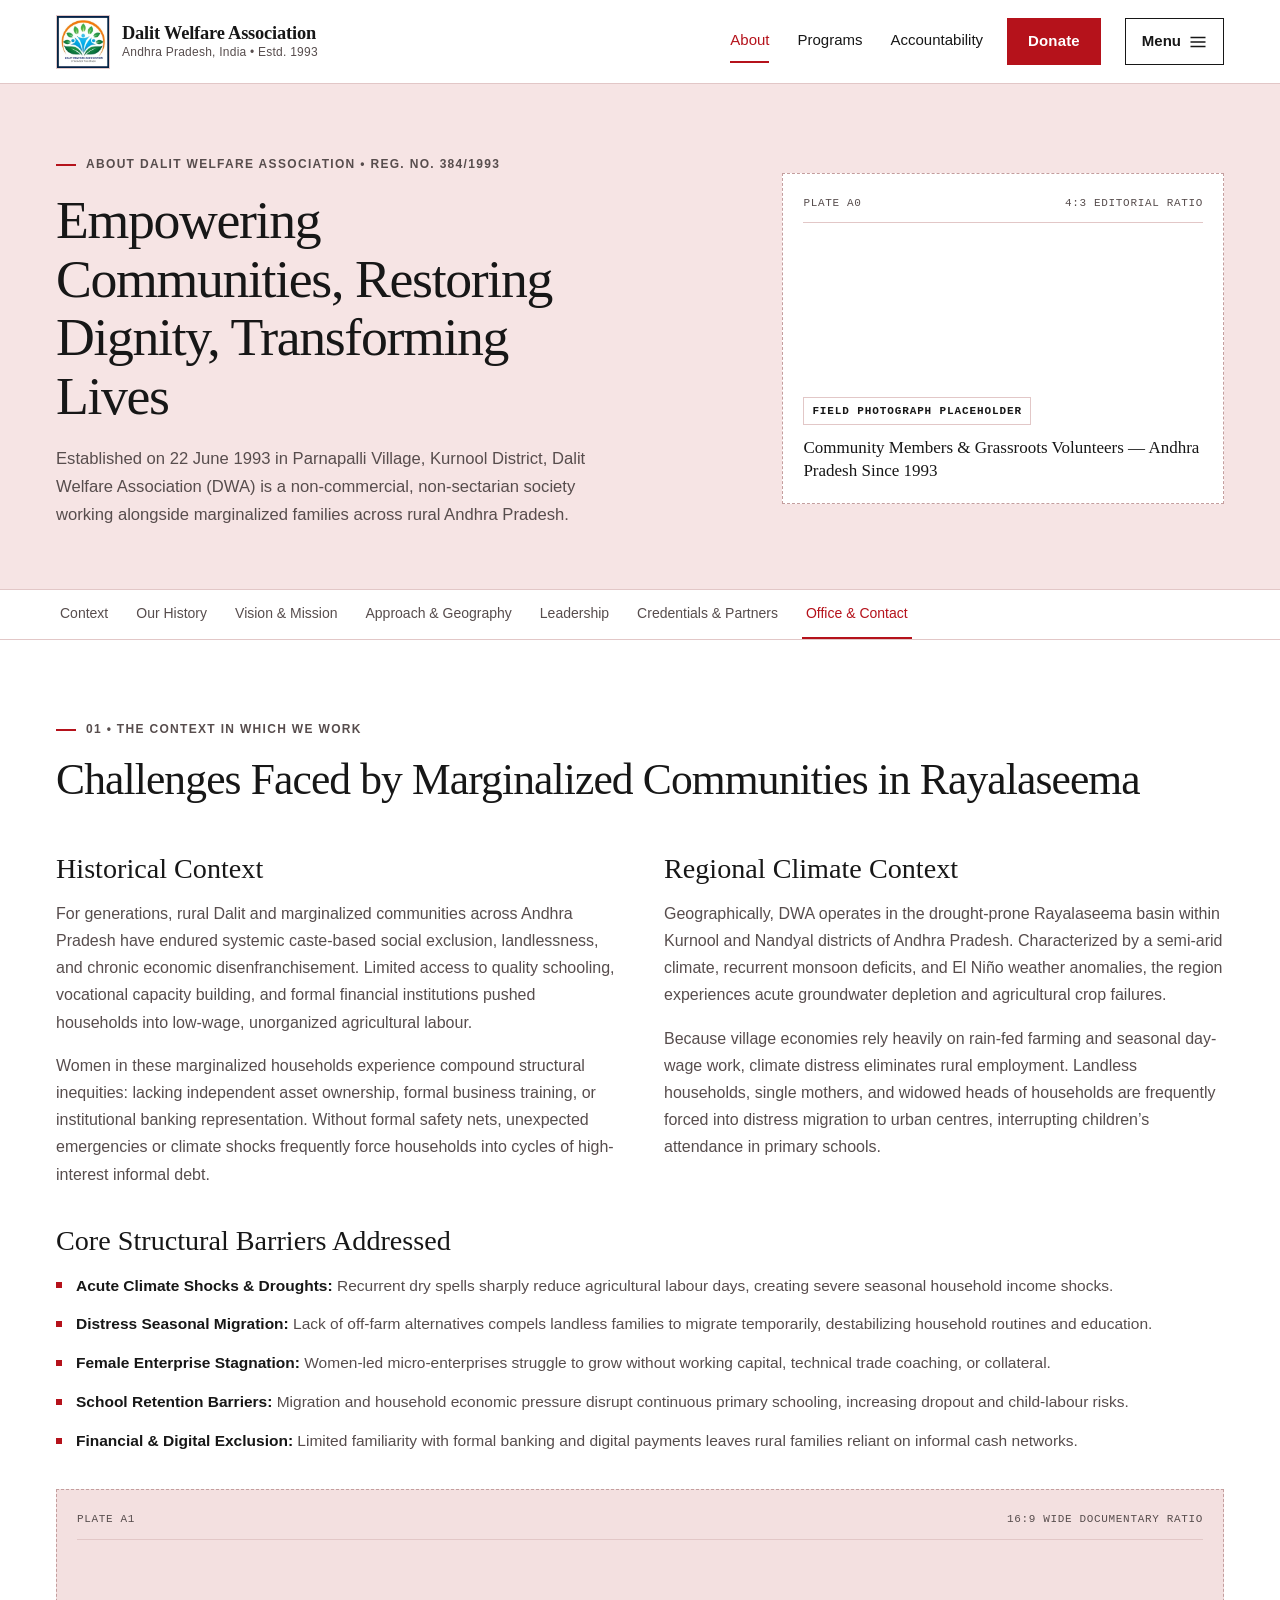
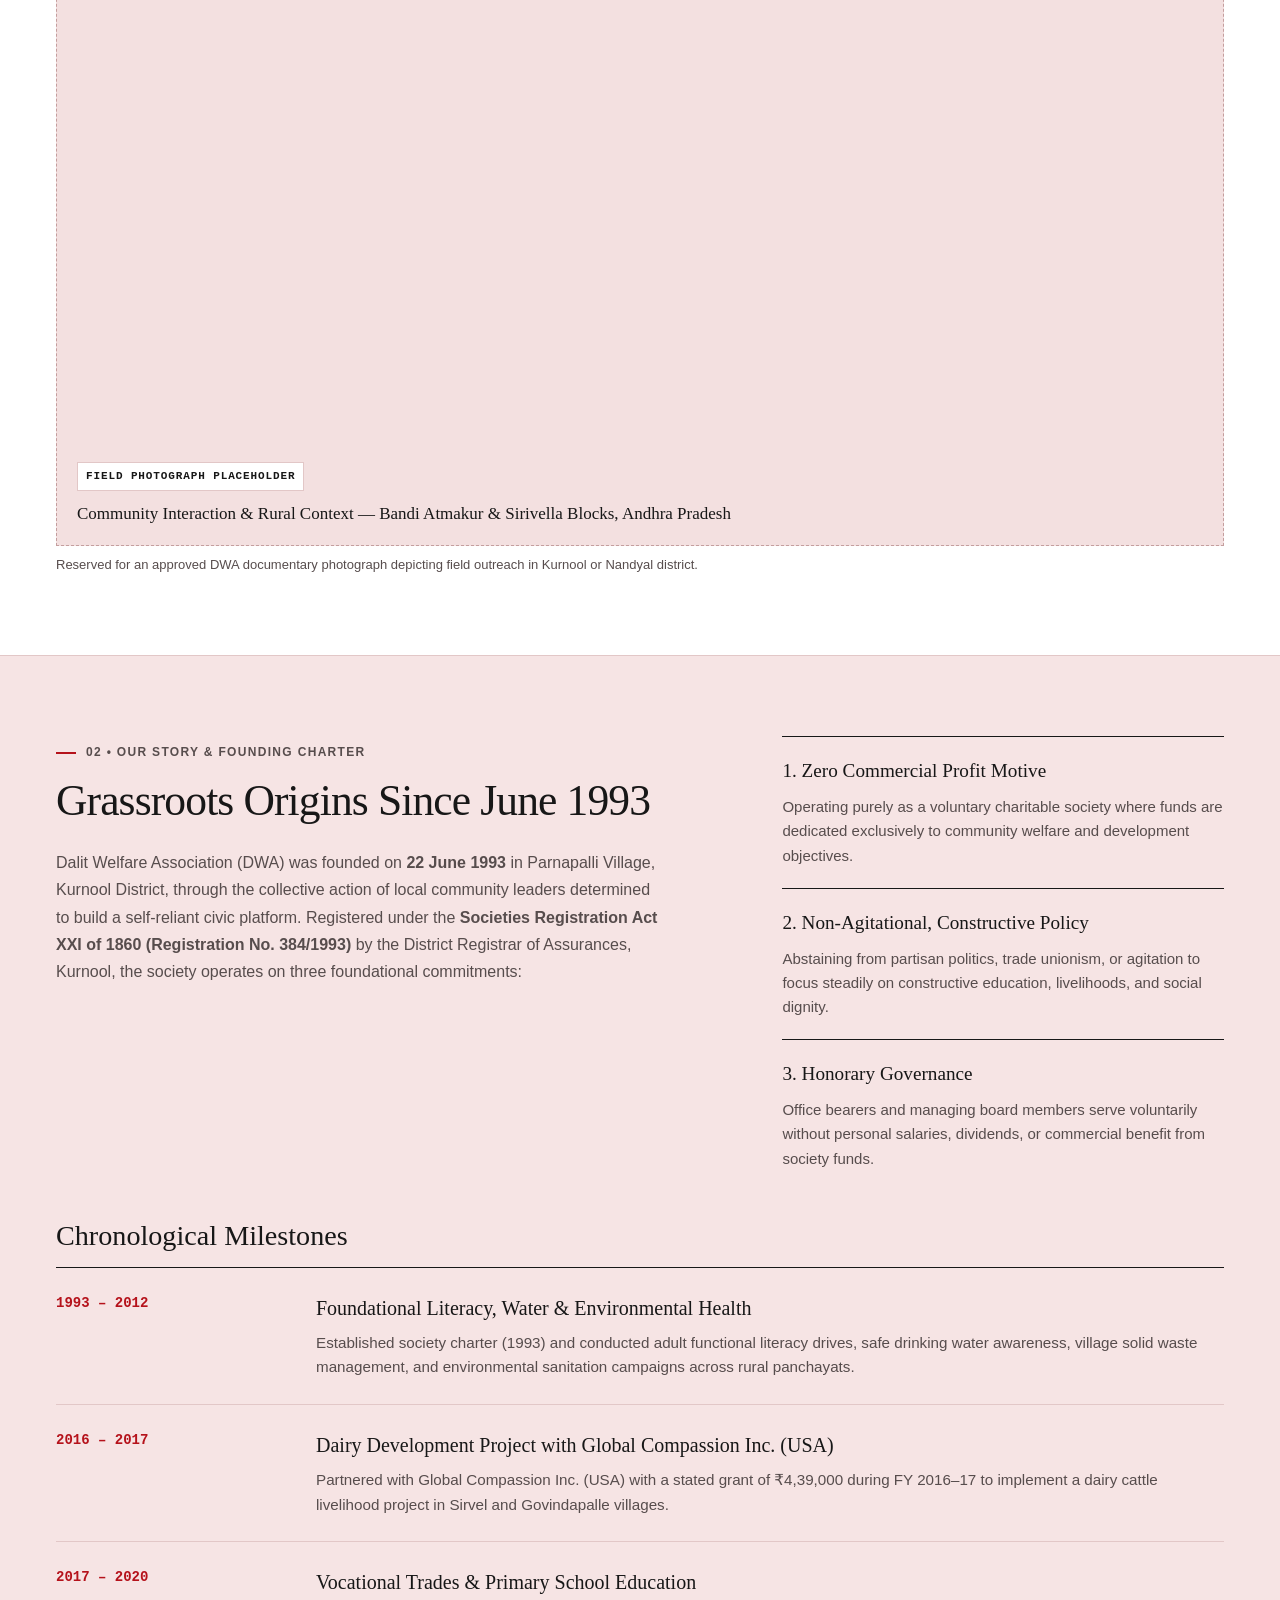
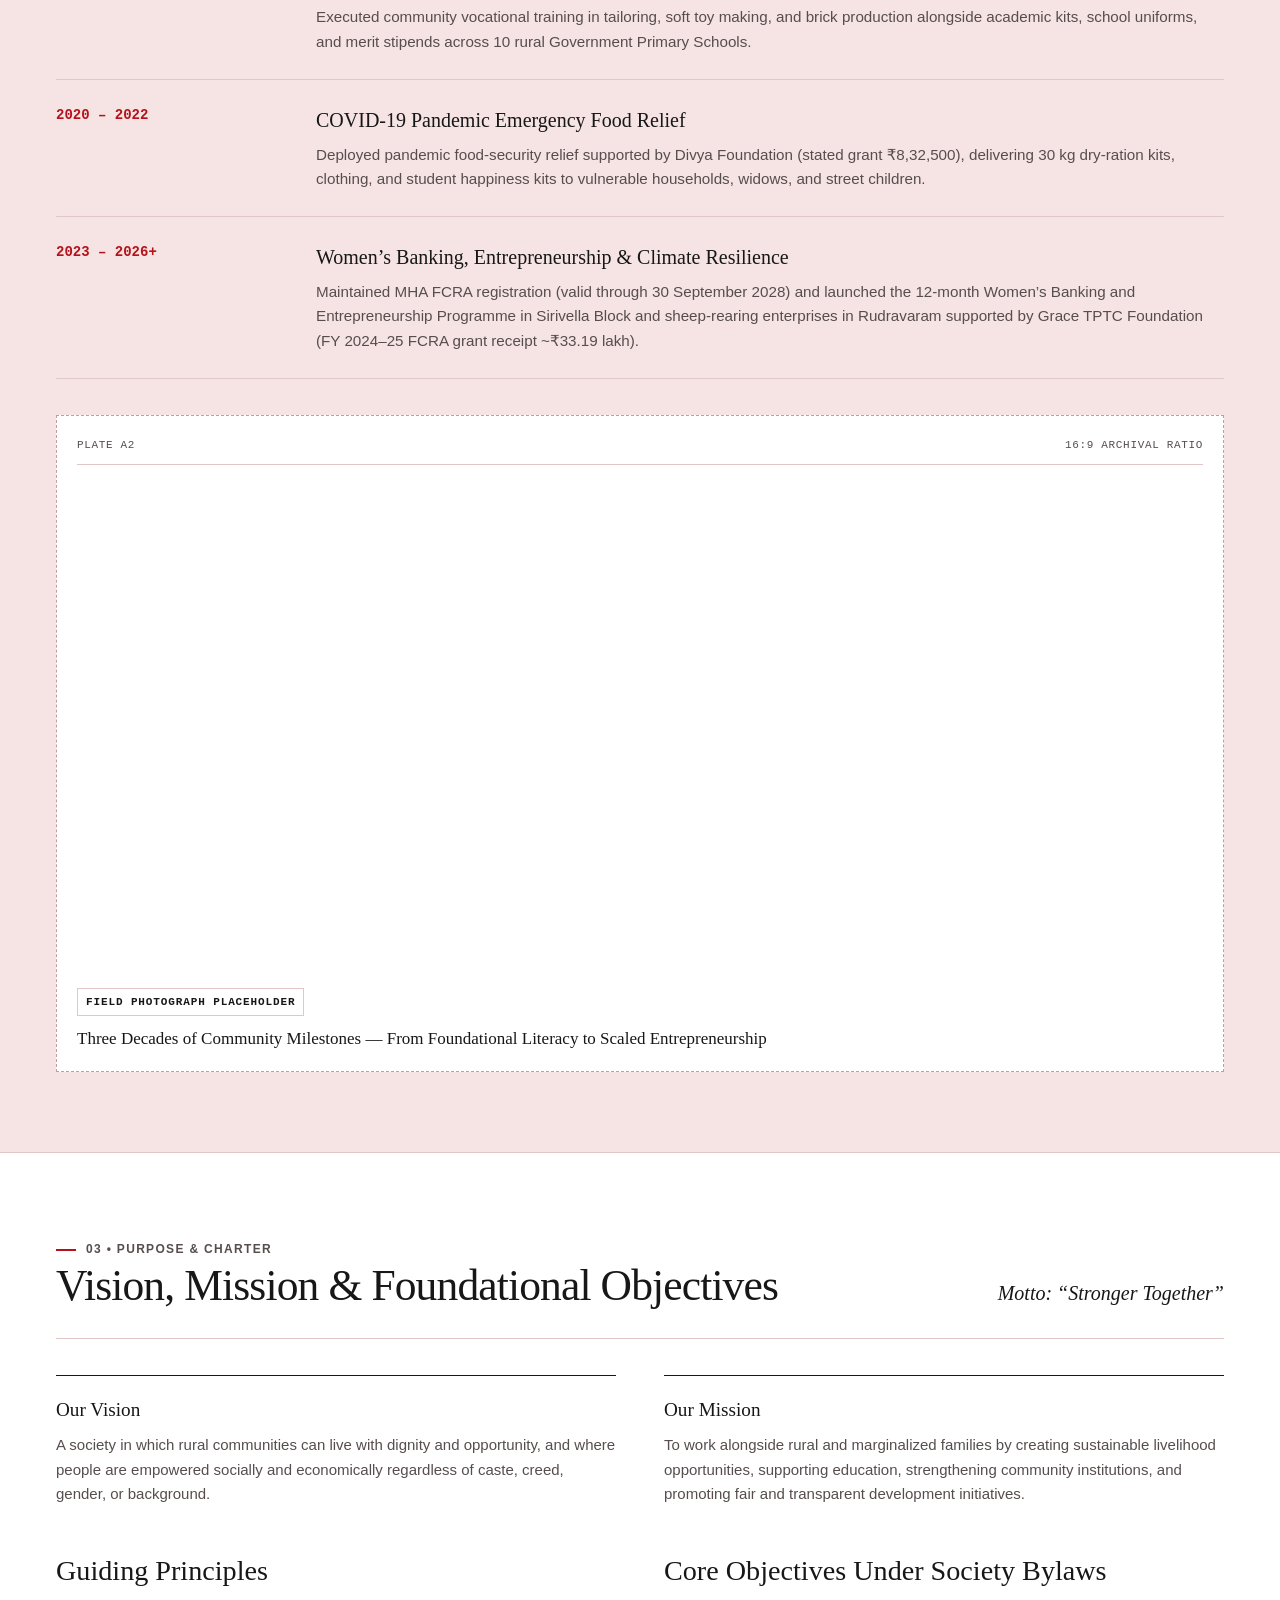
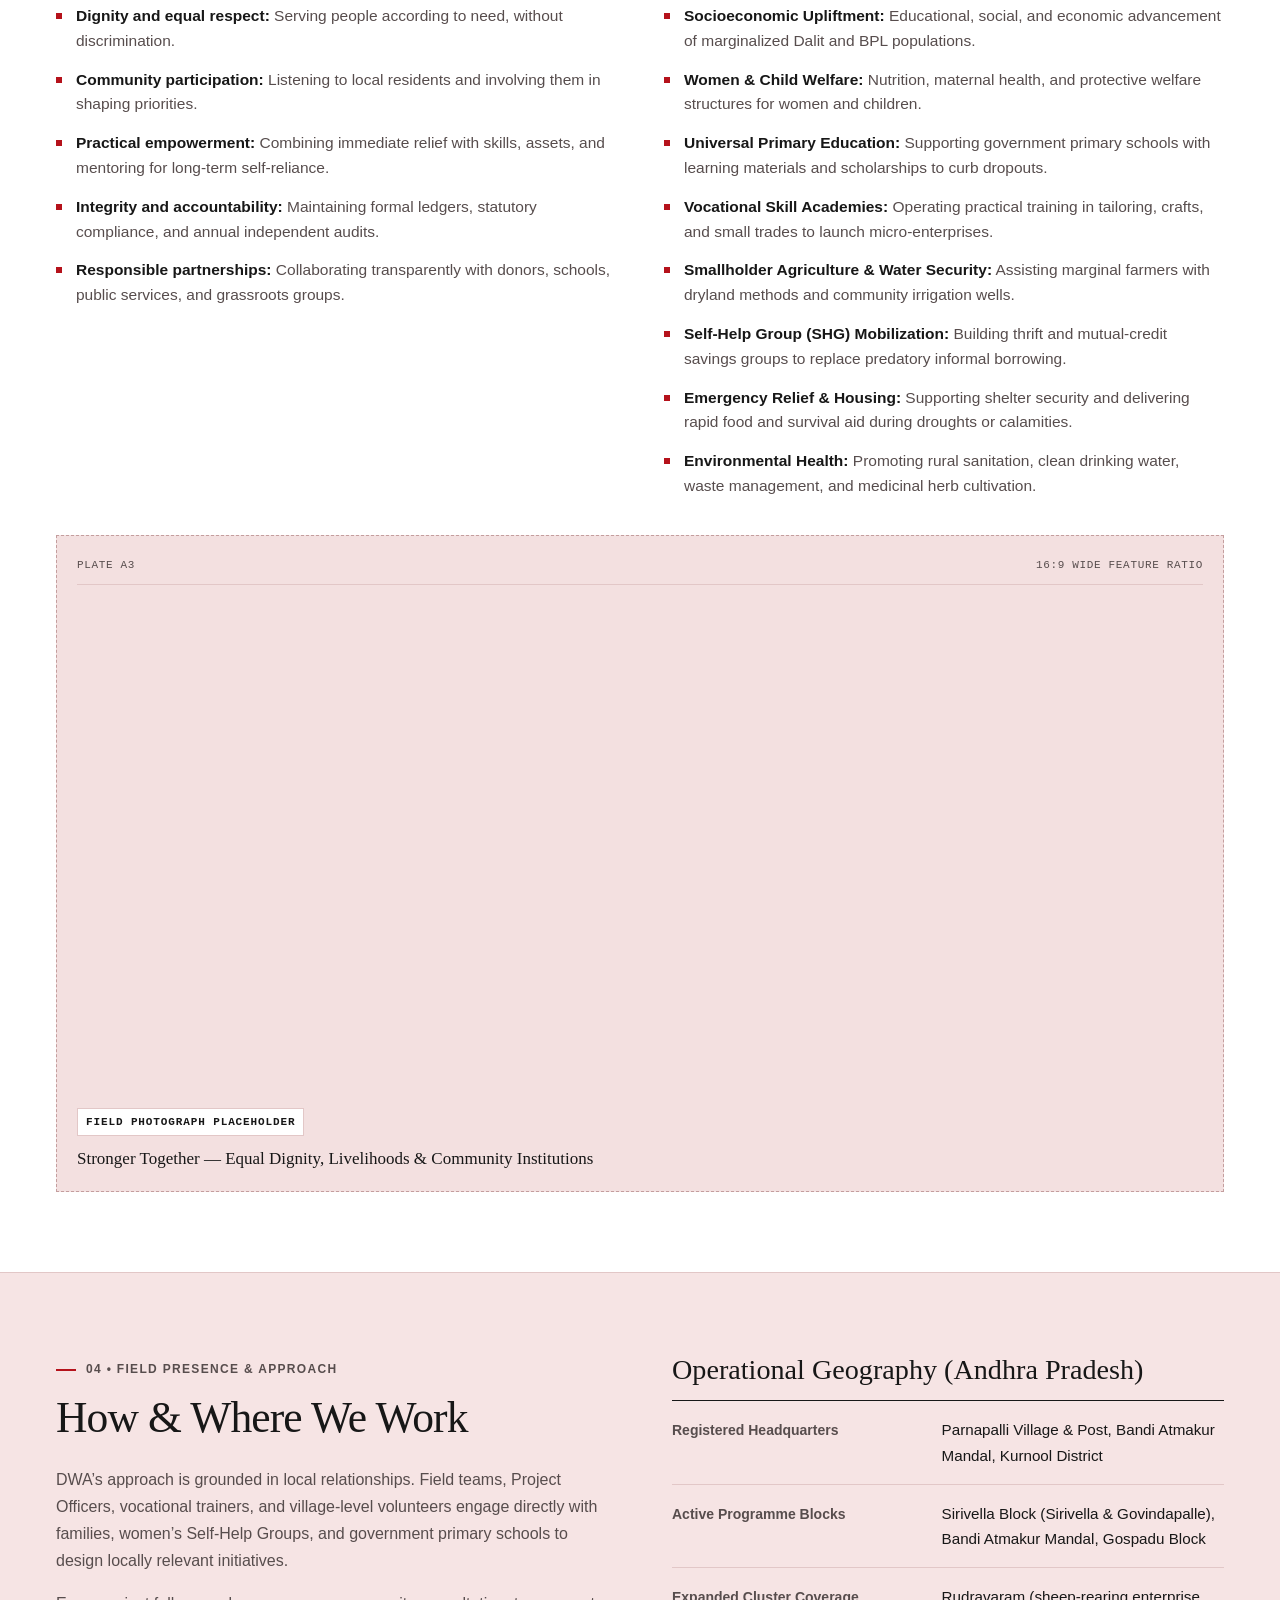
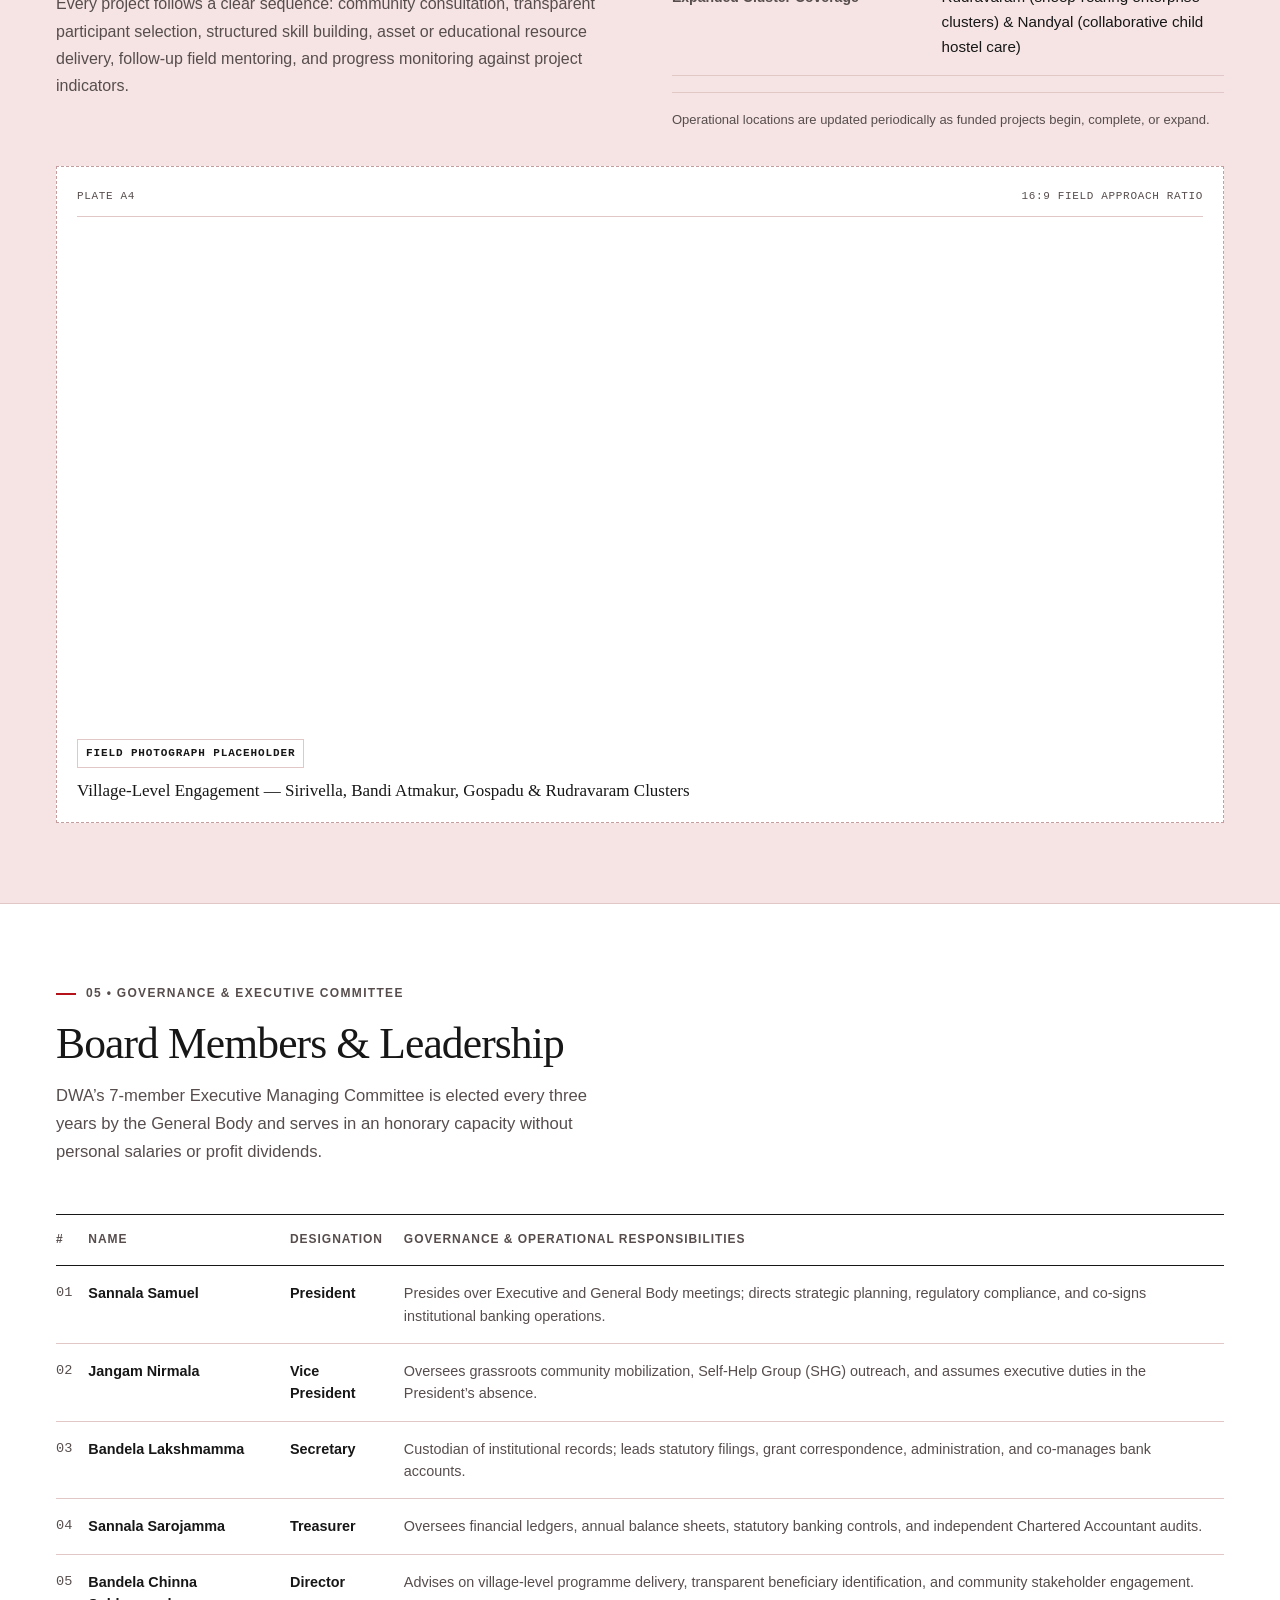
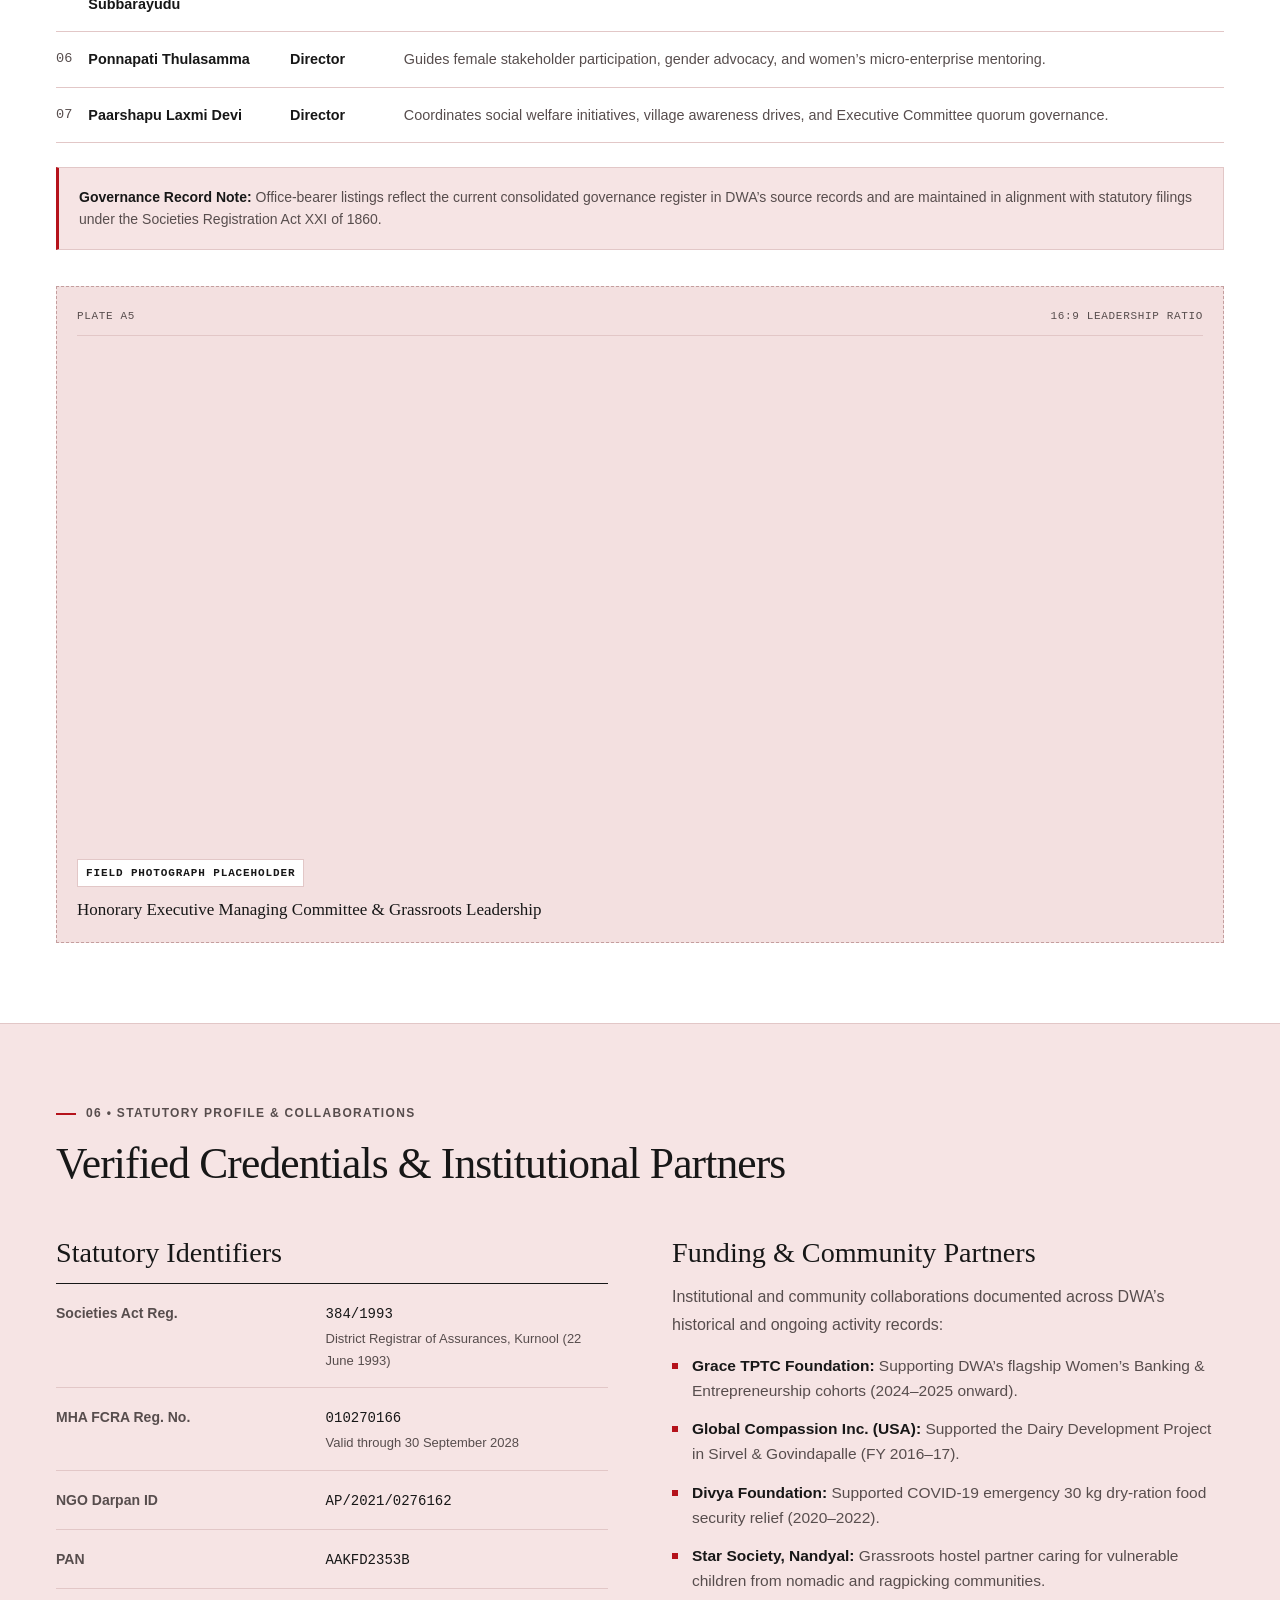
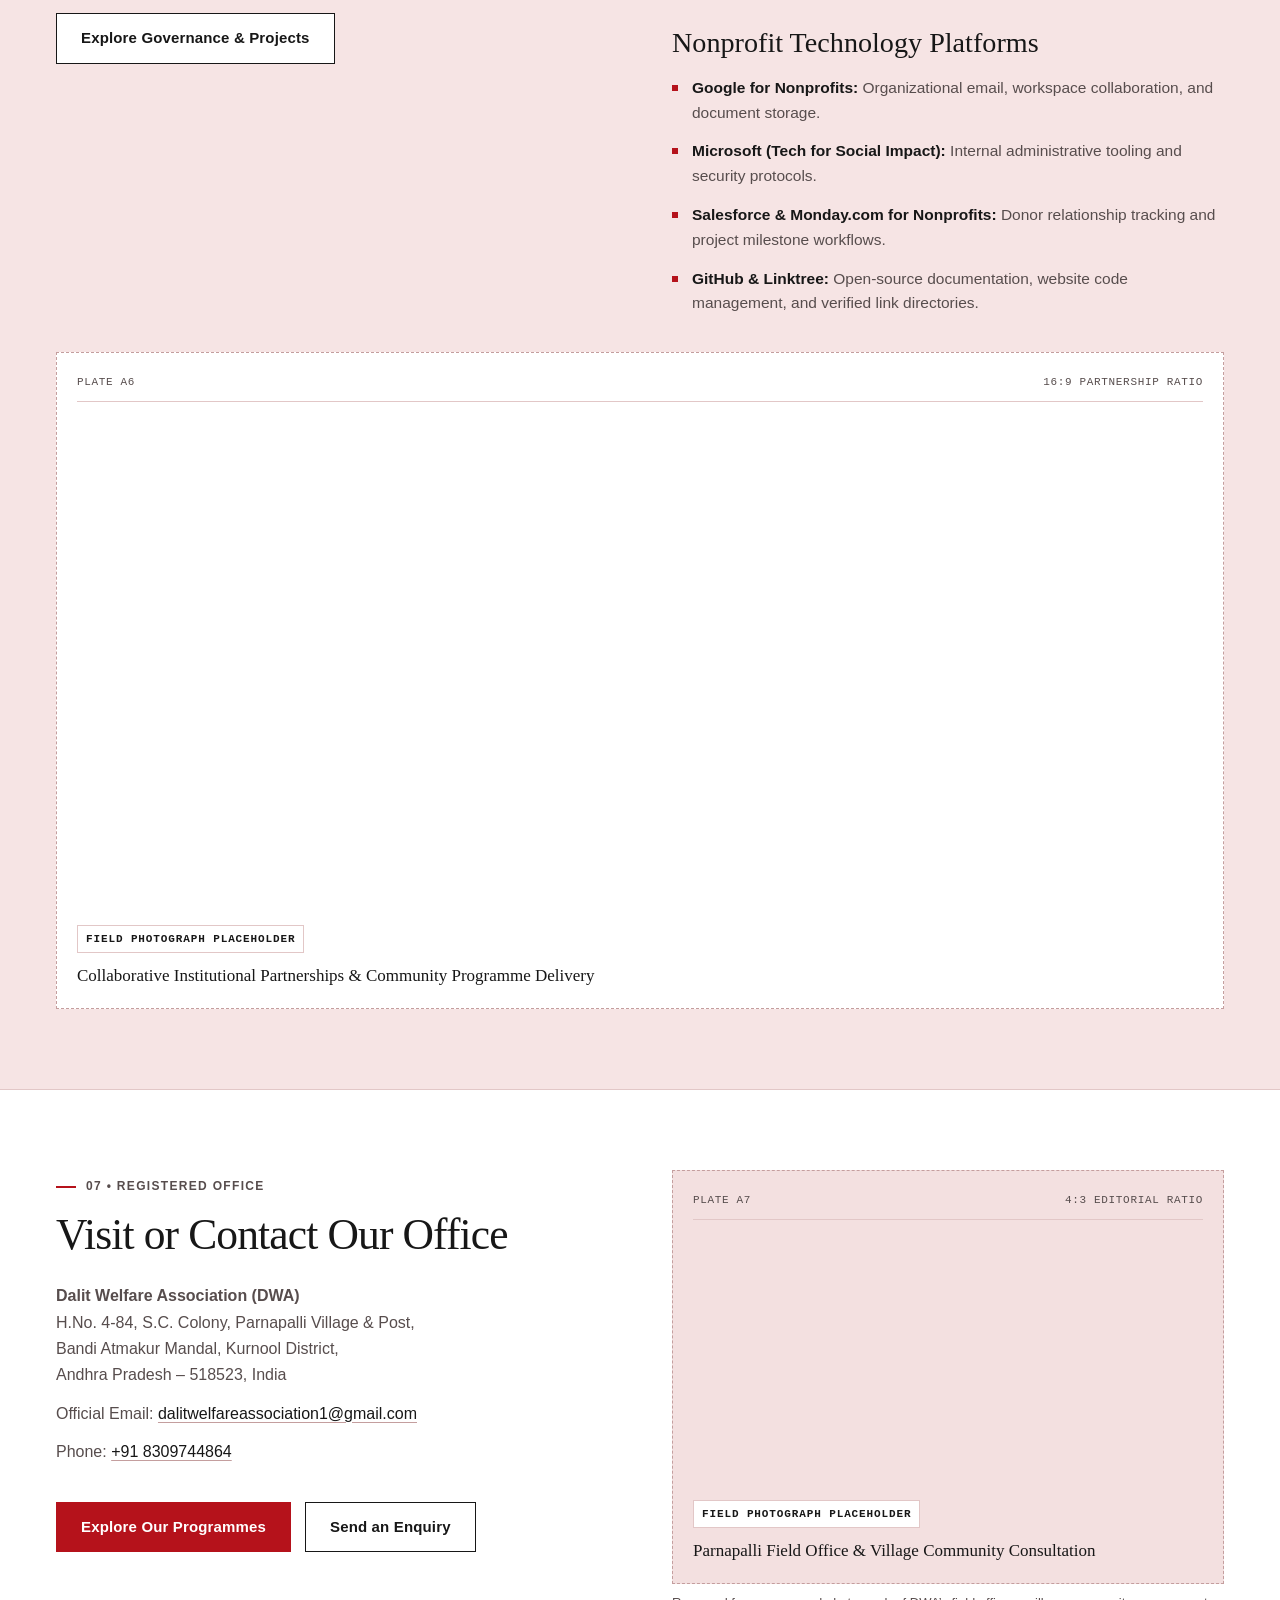
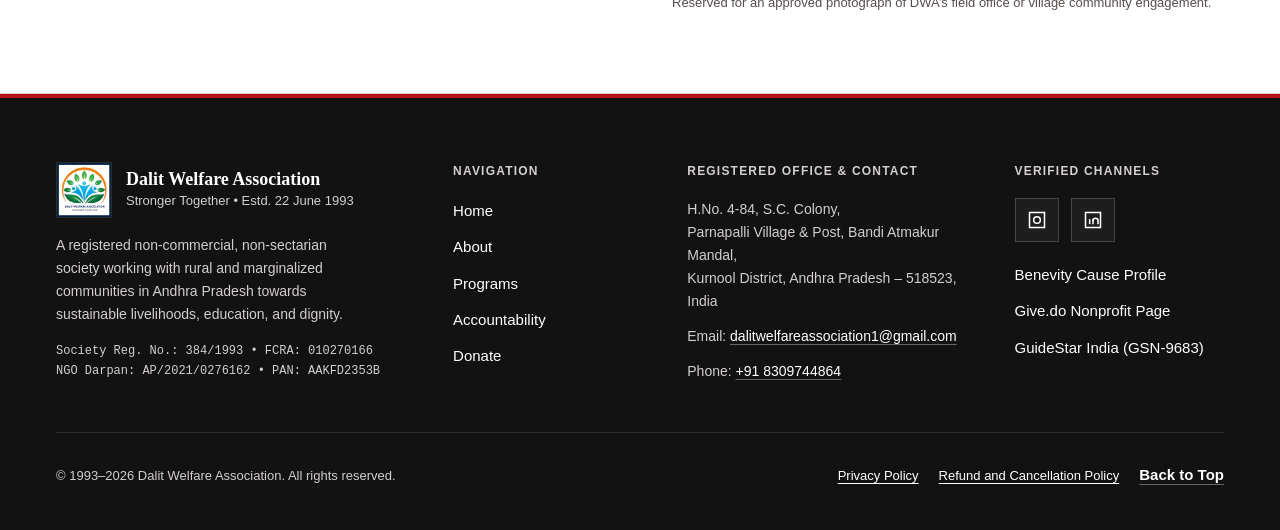
==== commit 4d1a53ca: "style(layout): remove accountability financial/doc library, add section image placeholders, add red-" ====
--- a/about.html
+++ b/about.html
@@ -170,12 +170,11 @@
               <svg class="overlay-col-chevron" viewBox="0 0 24 24" fill="none" stroke="currentColor" stroke-width="2" aria-hidden="true"><path d="M6 9l6 6 6-6"></path></svg>
             </button>
             <ul id="overlay-accountability-list" class="overlay-sublist is-collapsed">
-              <li><a href="accountability.html#legal-credentials" class="overlay-sublink">Legal &amp; Statutory Documents</a></li>
-              <li><a href="accountability.html#financial-reports" class="overlay-sublink">Financial Reports &amp; Audits</a></li>
-              <li><a href="accountability.html#downloads" class="overlay-sublink">Transparency Downloads</a></li>
+              <li><a href="accountability.html#legal-credentials" class="overlay-sublink">Legal &amp; Statutory Registrations</a></li>
               <li><a href="accountability.html#governance" class="overlay-sublink">Governance Architecture</a></li>
               <li><a href="accountability.html#projects" class="overlay-sublink">Previous &amp; Ongoing Projects</a></li>
               <li><a href="accountability.html#gallery-events" class="overlay-sublink">Events &amp; Photo Archive</a></li>
+              <li><a href="accountability.html#policies" class="overlay-sublink">Public Registries &amp; Policies</a></li>
             </ul>
           </div>
 
@@ -213,16 +212,35 @@
     <!-- PAGE HERO -->
     <section class="page-hero" aria-labelledby="about-hero-title">
       <div class="dwa-container">
-        <p class="eyebrow">
-          <span class="eyebrow-marker" aria-hidden="true"></span>
-          About Dalit Welfare Association &bull; Reg. No. 384/1993
-        </p>
-        <h1 id="about-hero-title" class="page-hero-title">
-          Empowering Communities, Restoring Dignity, Transforming Lives
-        </h1>
-        <p class="section-lead">
-          Established on 22 June 1993 in Parnapalli Village, Kurnool District, Dalit Welfare Association (DWA) is a non-commercial, non-sectarian society working alongside marginalized families across rural Andhra Pradesh.
-        </p>
+        <div class="split-grid split-grid--wide-left">
+          <div>
+            <p class="eyebrow">
+              <span class="eyebrow-marker" aria-hidden="true"></span>
+              About Dalit Welfare Association &bull; Reg. No. 384/1993
+            </p>
+            <h1 id="about-hero-title" class="page-hero-title">
+              Empowering Communities, Restoring Dignity, Transforming Lives
+            </h1>
+            <p class="section-lead">
+              Established on 22 June 1993 in Parnapalli Village, Kurnool District, Dalit Welfare Association (DWA) is a non-commercial, non-sectarian society working alongside marginalized families across rural Andhra Pradesh.
+            </p>
+          </div>
+
+          <figure class="photo-figure">
+            <div class="photo-placeholder ratio-4x3" role="img" aria-label="Field photograph placeholder: Dalit Welfare Association grassroots leadership and rural community members">
+              <div class="photo-plate-meta">
+                <span>Plate A0</span>
+                <span>4:3 Editorial Ratio</span>
+              </div>
+              <div class="photo-placeholder-body">
+                <span class="photo-placeholder-kicker">Field Photograph Placeholder</span>
+                <p class="photo-placeholder-subject">
+                  Community Members &amp; Grassroots Volunteers &mdash; Andhra Pradesh Since 1993
+                </p>
+              </div>
+            </div>
+          </figure>
+        </div>
       </div>
     </section>
 
@@ -372,6 +390,21 @@
             </div>
           </div>
         </div>
+
+        <figure class="photo-figure mt-lg">
+          <div class="photo-placeholder ratio-16x9" role="img" aria-label="Field photograph placeholder: Historical DWA community literacy, dairy development, and relief initiatives">
+            <div class="photo-plate-meta">
+              <span>Plate A2</span>
+              <span>16:9 Archival Ratio</span>
+            </div>
+            <div class="photo-placeholder-body">
+              <span class="photo-placeholder-kicker">Field Photograph Placeholder</span>
+              <p class="photo-placeholder-subject">
+                Three Decades of Community Milestones &mdash; From Foundational Literacy to Scaled Entrepreneurship
+              </p>
+            </div>
+          </div>
+        </figure>
       </div>
     </section>
 
@@ -427,6 +460,21 @@
             </ul>
           </div>
         </div>
+
+        <figure class="photo-figure mt-lg">
+          <div class="photo-placeholder ratio-16x9" role="img" aria-label="Field photograph placeholder: Women's Self-Help Group solidarity and educational outreach">
+            <div class="photo-plate-meta">
+              <span>Plate A3</span>
+              <span>16:9 Wide Feature Ratio</span>
+            </div>
+            <div class="photo-placeholder-body">
+              <span class="photo-placeholder-kicker">Field Photograph Placeholder</span>
+              <p class="photo-placeholder-subject">
+                Stronger Together &mdash; Equal Dignity, Livelihoods &amp; Community Institutions
+              </p>
+            </div>
+          </div>
+        </figure>
       </div>
     </section>
 
@@ -466,6 +514,21 @@
             </p>
           </div>
         </div>
+
+        <figure class="photo-figure mt-lg">
+          <div class="photo-placeholder ratio-16x9" role="img" aria-label="Field photograph placeholder: Village-level consultation across Sirivella and Bandi Atmakur Mandals">
+            <div class="photo-plate-meta">
+              <span>Plate A4</span>
+              <span>16:9 Field Approach Ratio</span>
+            </div>
+            <div class="photo-placeholder-body">
+              <span class="photo-placeholder-kicker">Field Photograph Placeholder</span>
+              <p class="photo-placeholder-subject">
+                Village-Level Engagement &mdash; Sirivella, Bandi Atmakur, Gospadu &amp; Rudravaram Clusters
+              </p>
+            </div>
+          </div>
+        </figure>
       </div>
     </section>
 
@@ -540,6 +603,21 @@
         <div class="callout-note mt-md">
           <strong>Governance Record Note:</strong> Office-bearer listings reflect the current consolidated governance register in DWA&rsquo;s source records and are maintained in alignment with statutory filings under the Societies Registration Act XXI of 1860.
         </div>
+
+        <figure class="photo-figure mt-lg">
+          <div class="photo-placeholder ratio-16x9" role="img" aria-label="Field photograph placeholder: Honorary Executive Committee and community leaders convening">
+            <div class="photo-plate-meta">
+              <span>Plate A5</span>
+              <span>16:9 Leadership Ratio</span>
+            </div>
+            <div class="photo-placeholder-body">
+              <span class="photo-placeholder-kicker">Field Photograph Placeholder</span>
+              <p class="photo-placeholder-subject">
+                Honorary Executive Managing Committee &amp; Grassroots Leadership
+              </p>
+            </div>
+          </div>
+        </figure>
       </div>
     </section>
 
@@ -573,7 +651,7 @@
               </div>
             </dl>
             <div class="mt-md">
-              <a href="accountability.html" class="btn btn-secondary">Inspect Audits &amp; Governance</a>
+              <a href="accountability.html" class="btn btn-secondary">Explore Governance &amp; Projects</a>
             </div>
           </div>
 
@@ -598,6 +676,21 @@
             </ul>
           </div>
         </div>
+
+        <figure class="photo-figure mt-lg">
+          <div class="photo-placeholder ratio-16x9" role="img" aria-label="Field photograph placeholder: Partner-supported field distribution and community training">
+            <div class="photo-plate-meta">
+              <span>Plate A6</span>
+              <span>16:9 Partnership Ratio</span>
+            </div>
+            <div class="photo-placeholder-body">
+              <span class="photo-placeholder-kicker">Field Photograph Placeholder</span>
+              <p class="photo-placeholder-subject">
+                Collaborative Institutional Partnerships &amp; Community Programme Delivery
+              </p>
+            </div>
+          </div>
+        </figure>
       </div>
     </section>
 
@@ -627,7 +720,7 @@
           <figure class="photo-figure">
             <div class="photo-placeholder ratio-4x3" role="img" aria-label="Field photograph placeholder: DWA field centre and village community meeting">
               <div class="photo-plate-meta">
-                <span>Plate A2</span>
+                <span>Plate A7</span>
                 <span>4:3 Editorial Ratio</span>
               </div>
               <div class="photo-placeholder-body">
--- a/assets/css/styles.css
+++ b/assets/css/styles.css
@@ -5,17 +5,26 @@
    ========================================================================== */
 
 :root {
-  /* Color Palette (90% Monochrome + Restrained Red Accent) */
+  /* Color Palette: White Primary + Saturated Red-Tinted Alternate Sections + Black Footer */
   --bg-primary: #FFFFFF;
-  --bg-secondary: #F5F5F3;
-  --bg-placeholder: #EFEFEA;
+  --bg-secondary: #F6E4E4;
+  --bg-placeholder: #F3E0E0;
+  --bg-placeholder-alt: #FFFFFF;
   --text-primary: #171717;
-  --text-secondary: #626262;
-  --border-color: #E5E5E5;
-  --border-strong: #C9C9C4;
+  --text-secondary: #574D4D;
+  --border-color: #E2C7C7;
+  --border-strong: #C49E9E;
   --border-dark: #171717;
   --accent-red: #B5121B;
   --accent-red-hover: #8F0E16;
+
+  /* Dark Institutional Footer Tokens */
+  --footer-bg: #121212;
+  --footer-surface: #1D1D1D;
+  --footer-text: #FFFFFF;
+  --footer-text-muted: #D4CECE;
+  --footer-border: #2F2B2B;
+  --footer-accent: #F5737A;
 
   /* Typography (Zero external font network requests) */
   --font-serif: 'Source Serif 4', 'Noto Serif', 'Liberation Serif', Georgia, 'Times New Roman', serif;
@@ -750,6 +759,18 @@
   overflow: hidden;
 }
 
+.band-alt .photo-placeholder,
+.meter-section .photo-placeholder,
+.programs-section .photo-placeholder,
+.international-section .photo-placeholder,
+.page-hero .photo-placeholder {
+  background-color: var(--bg-placeholder-alt);
+}
+
+.international-frame .photo-placeholder {
+  background-color: var(--bg-placeholder);
+}
+
 /* Explicit ratios prevent Cumulative Layout Shift (CLS) */
 .ratio-hero {
   aspect-ratio: 5 / 4;
@@ -896,14 +917,14 @@
    ========================================================================== */
 
 .meter-section {
-  background-color: var(--bg-primary);
+  background-color: var(--bg-secondary);
   border-bottom: 1px solid var(--border-color);
-  padding: 2.5rem 0;
+  padding: 3rem 0;
 }
 
 @media (min-width: 1024px) {
   .meter-section {
-    padding: 3.5rem 0;
+    padding: 4.25rem 0;
   }
 }
 
@@ -1006,7 +1027,7 @@
    ========================================================================== */
 
 .vision-section {
-  background-color: var(--bg-secondary);
+  background-color: var(--bg-primary);
   border-bottom: 1px solid var(--border-color);
   padding: 4rem 0;
 }
@@ -1089,7 +1110,7 @@
    ========================================================================== */
 
 .programs-section {
-  background-color: var(--bg-primary);
+  background-color: var(--bg-secondary);
   border-bottom: 1px solid var(--border-color);
   padding: 4rem 0;
 }
@@ -1173,7 +1194,7 @@
    ========================================================================== */
 
 .credentials-section {
-  background-color: var(--bg-secondary);
+  background-color: var(--bg-primary);
   border-bottom: 1px solid var(--border-color);
   padding: 4rem 0;
 }
@@ -1265,7 +1286,7 @@
    ========================================================================== */
 
 .international-section {
-  background-color: var(--bg-primary);
+  background-color: var(--bg-secondary);
   border-bottom: 1px solid var(--border-color);
   padding: 4rem 0;
 }
@@ -1277,7 +1298,7 @@
 }
 
 .international-frame {
-  background-color: var(--bg-secondary);
+  background-color: var(--bg-primary);
   border: 1px solid var(--border-dark);
   border-top: 4px solid var(--accent-red);
   padding: 2rem 1.5rem;
@@ -1321,7 +1342,7 @@
 }
 
 .fcra-disclosure-box {
-  background-color: var(--bg-primary);
+  background-color: var(--bg-secondary);
   border: 1px solid var(--border-color);
   padding: 1.5rem;
 }
@@ -1536,13 +1557,14 @@
 }
 
 /* ==========================================================================
-   14. SECTION 8 — INSTITUTIONAL FOOTER
+   14. SECTION 8 — INSTITUTIONAL FOOTER (BLACK EDITORIAL SURFACE)
    Spacious 4-column institutional layout + accessible policy modal triggers
    ========================================================================== */
 
 .site-footer {
-  background-color: var(--bg-secondary);
-  color: var(--text-primary);
+  background-color: var(--footer-bg);
+  color: var(--footer-text);
+  border-top: 4px solid var(--accent-red);
   padding-top: 4rem;
   padding-bottom: 2.5rem;
 }
@@ -1552,7 +1574,7 @@
   grid-template-columns: 1fr;
   gap: 2.5rem;
   padding-bottom: 3rem;
-  border-bottom: 1px solid var(--border-color);
+  border-bottom: 1px solid var(--footer-border);
 }
 
 @media (min-width: 640px) {
@@ -1579,7 +1601,7 @@
   width: 56px;
   height: 56px;
   flex-shrink: 0;
-  border: 1px solid var(--border-color);
+  border: 1px solid var(--footer-border);
   background-color: var(--bg-primary);
 }
 
@@ -1588,16 +1610,17 @@
   font-size: 1.125rem;
   font-weight: 600;
   line-height: 1.2;
+  color: var(--footer-text);
 }
 
 .footer-motto {
   font-size: 0.8125rem;
-  color: var(--text-secondary);
+  color: var(--footer-text-muted);
 }
 
 .footer-desc {
   font-size: 0.875rem;
-  color: var(--text-secondary);
+  color: var(--footer-text-muted);
   line-height: 1.65;
   max-width: 38ch;
 }
@@ -1606,7 +1629,7 @@
   margin-top: 1rem;
   font-family: var(--font-mono);
   font-size: 0.75rem;
-  color: var(--text-secondary);
+  color: var(--footer-text-muted);
   line-height: 1.6;
 }
 
@@ -1615,7 +1638,7 @@
   font-weight: 700;
   letter-spacing: 0.1em;
   text-transform: uppercase;
-  color: var(--text-secondary);
+  color: var(--footer-text-muted);
   margin-bottom: 1rem;
 }
 
@@ -1628,13 +1651,13 @@
 
 .footer-link {
   font-size: 0.9375rem;
-  color: var(--text-primary);
+  color: var(--footer-text);
   text-decoration: none;
   transition: color 0.18s ease;
 }
 
 .footer-link:hover {
-  color: var(--accent-red);
+  color: var(--footer-accent);
   text-decoration: underline;
   text-underline-offset: 3px;
 }
@@ -1661,6 +1684,20 @@
   text-decoration-color: var(--accent-red);
 }
 
+.site-footer .footer-contact-block {
+  color: var(--footer-text-muted);
+}
+
+.site-footer .footer-contact-block a {
+  color: var(--footer-text);
+  text-decoration-color: #6B6565;
+}
+
+.site-footer .footer-contact-block a:hover {
+  color: var(--footer-accent);
+  text-decoration-color: var(--footer-accent);
+}
+
 .social-links-row {
   display: flex;
   align-items: center;
@@ -1674,15 +1711,15 @@
   justify-content: center;
   width: 44px;
   height: 44px;
-  border: 1px solid var(--border-strong);
-  background-color: var(--bg-primary);
-  color: var(--text-primary);
+  border: 1px solid #4A4444;
+  background-color: var(--footer-surface);
+  color: var(--footer-text);
   transition: border-color 0.18s ease, color 0.18s ease, background-color 0.18s ease;
 }
 
 .social-icon-link:hover {
-  border-color: var(--accent-red);
-  color: var(--accent-red);
+  border-color: var(--footer-accent);
+  color: var(--footer-accent);
 }
 
 .social-icon-link svg {
@@ -1696,7 +1733,7 @@
   flex-direction: column;
   gap: 1rem;
   font-size: 0.8125rem;
-  color: var(--text-secondary);
+  color: var(--footer-text-muted);
 }
 
 @media (min-width: 768px) {
@@ -1719,14 +1756,24 @@
   border: none;
   padding: 0.25rem 0;
   font-size: 0.8125rem;
-  color: var(--text-primary);
+  color: var(--footer-text);
   text-decoration: underline;
   text-underline-offset: 3px;
   cursor: pointer;
 }
 
 .footer-policy-btn:hover {
-  color: var(--accent-red);
+  color: var(--footer-accent);
+}
+
+.site-footer .editorial-link {
+  color: var(--footer-text);
+  text-decoration-color: #6B6565;
+}
+
+.site-footer .editorial-link:hover {
+  color: var(--footer-accent);
+  text-decoration-color: var(--footer-accent);
 }
 
 /* ==========================================================================
@@ -1857,8 +1904,12 @@
 
 @media (min-width: 1024px) {
   .page-hero {
-    padding: 4.5rem 0 3.75rem;
-  }
+    padding: 4rem 0 3.75rem;
+  }
+}
+
+.page-hero .split-grid {
+  align-items: center;
 }
 
 .page-hero-title {
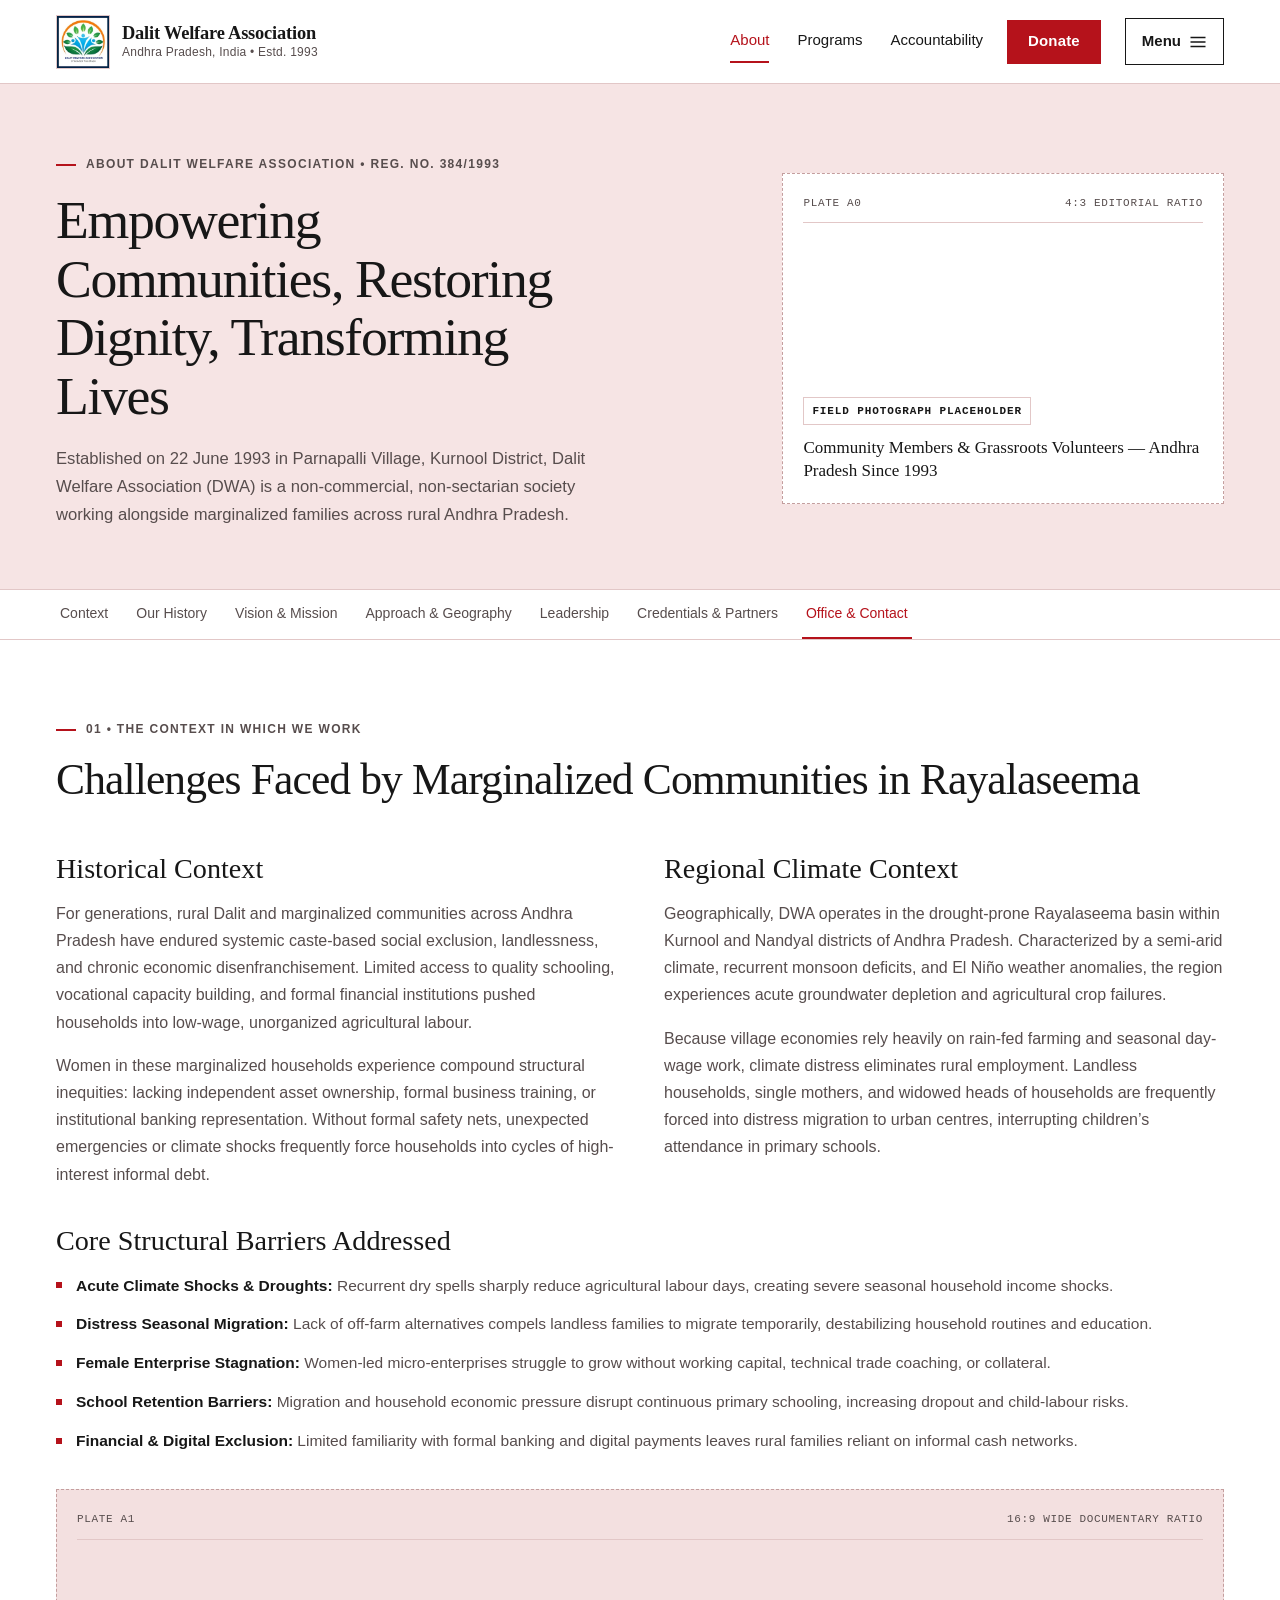
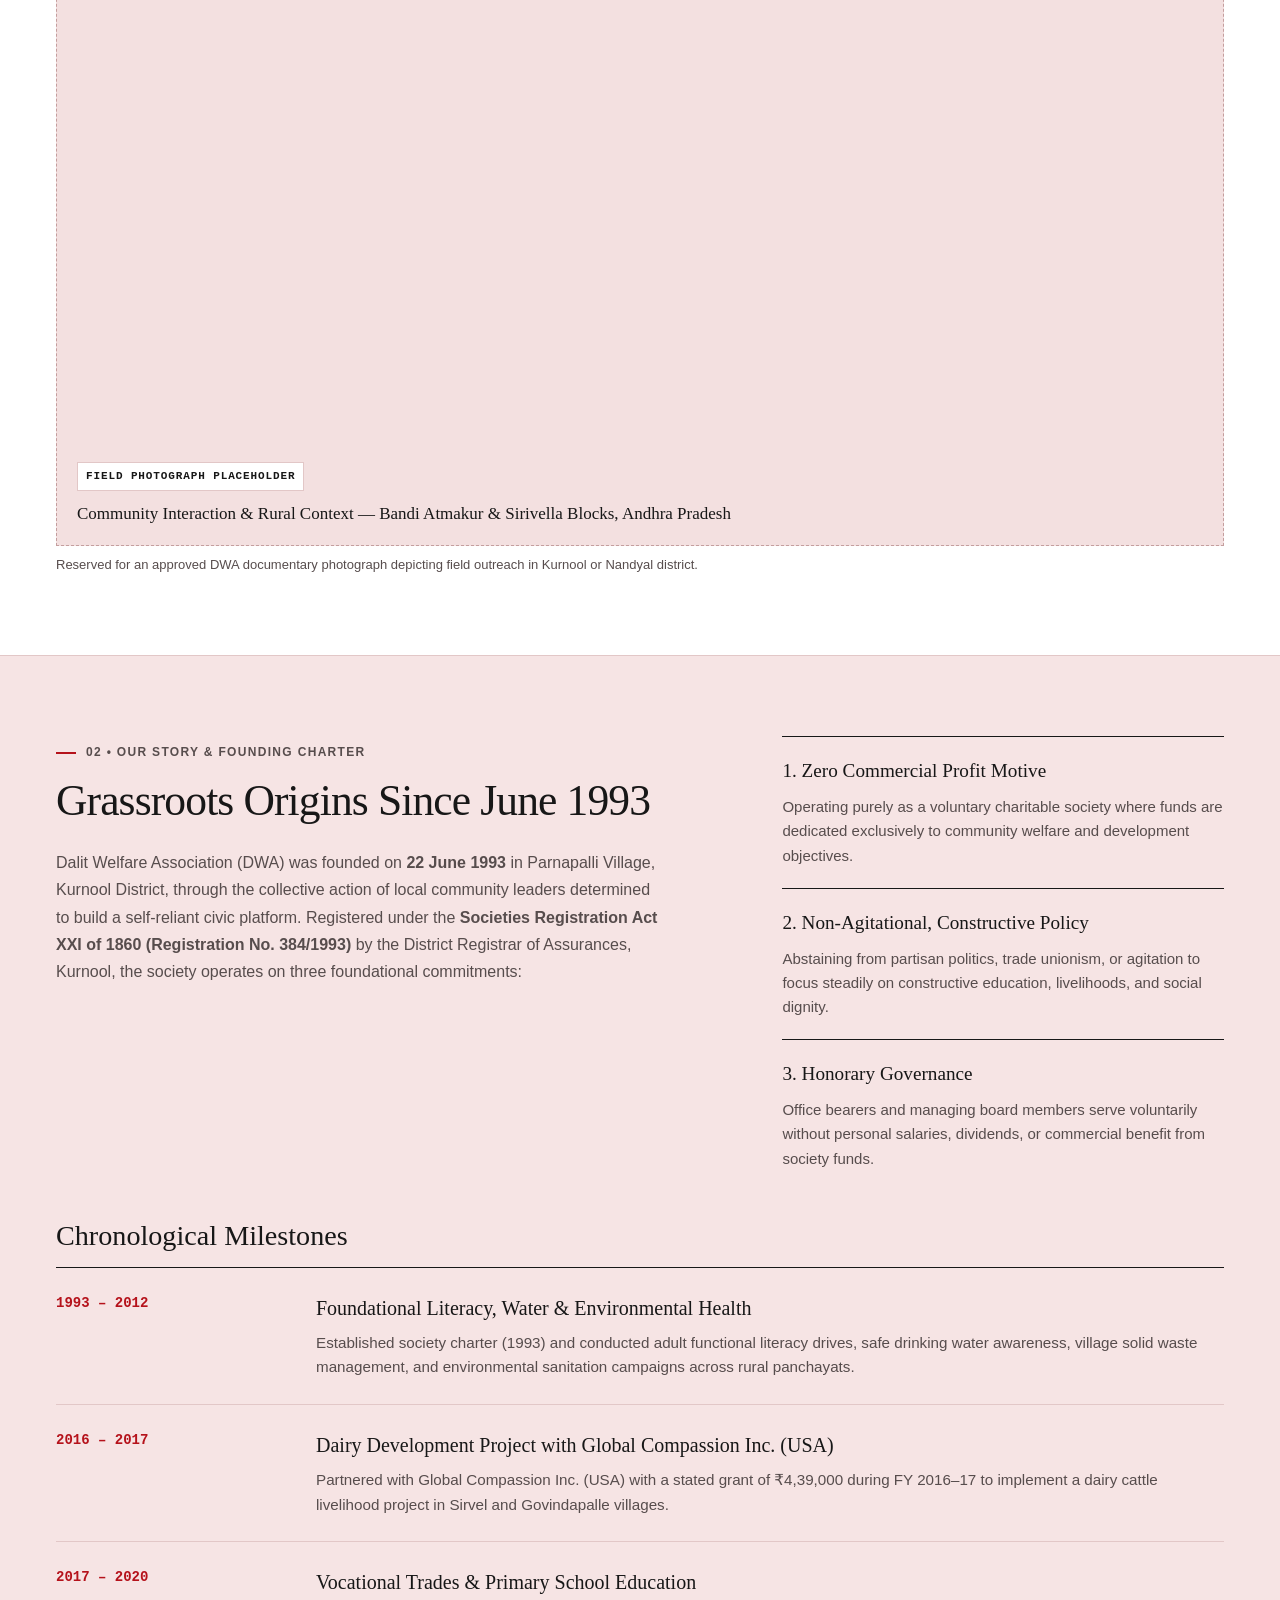
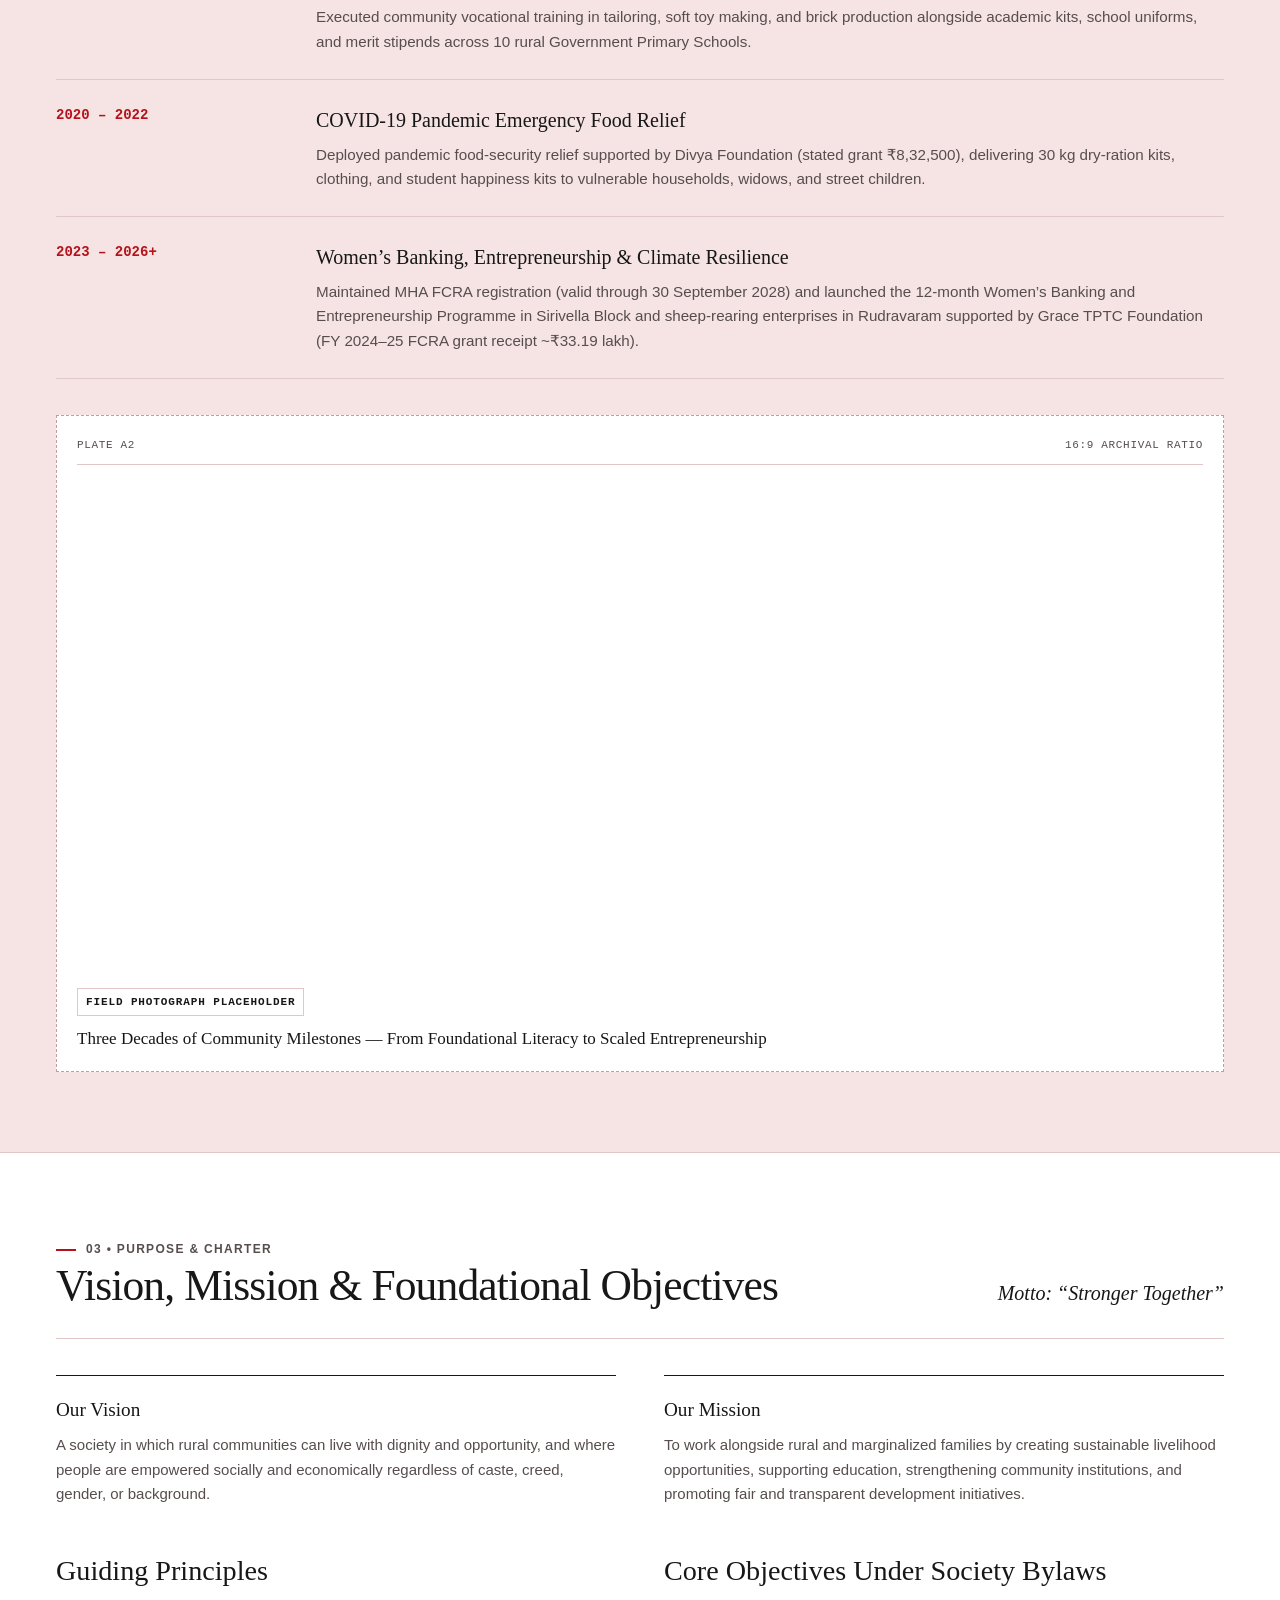
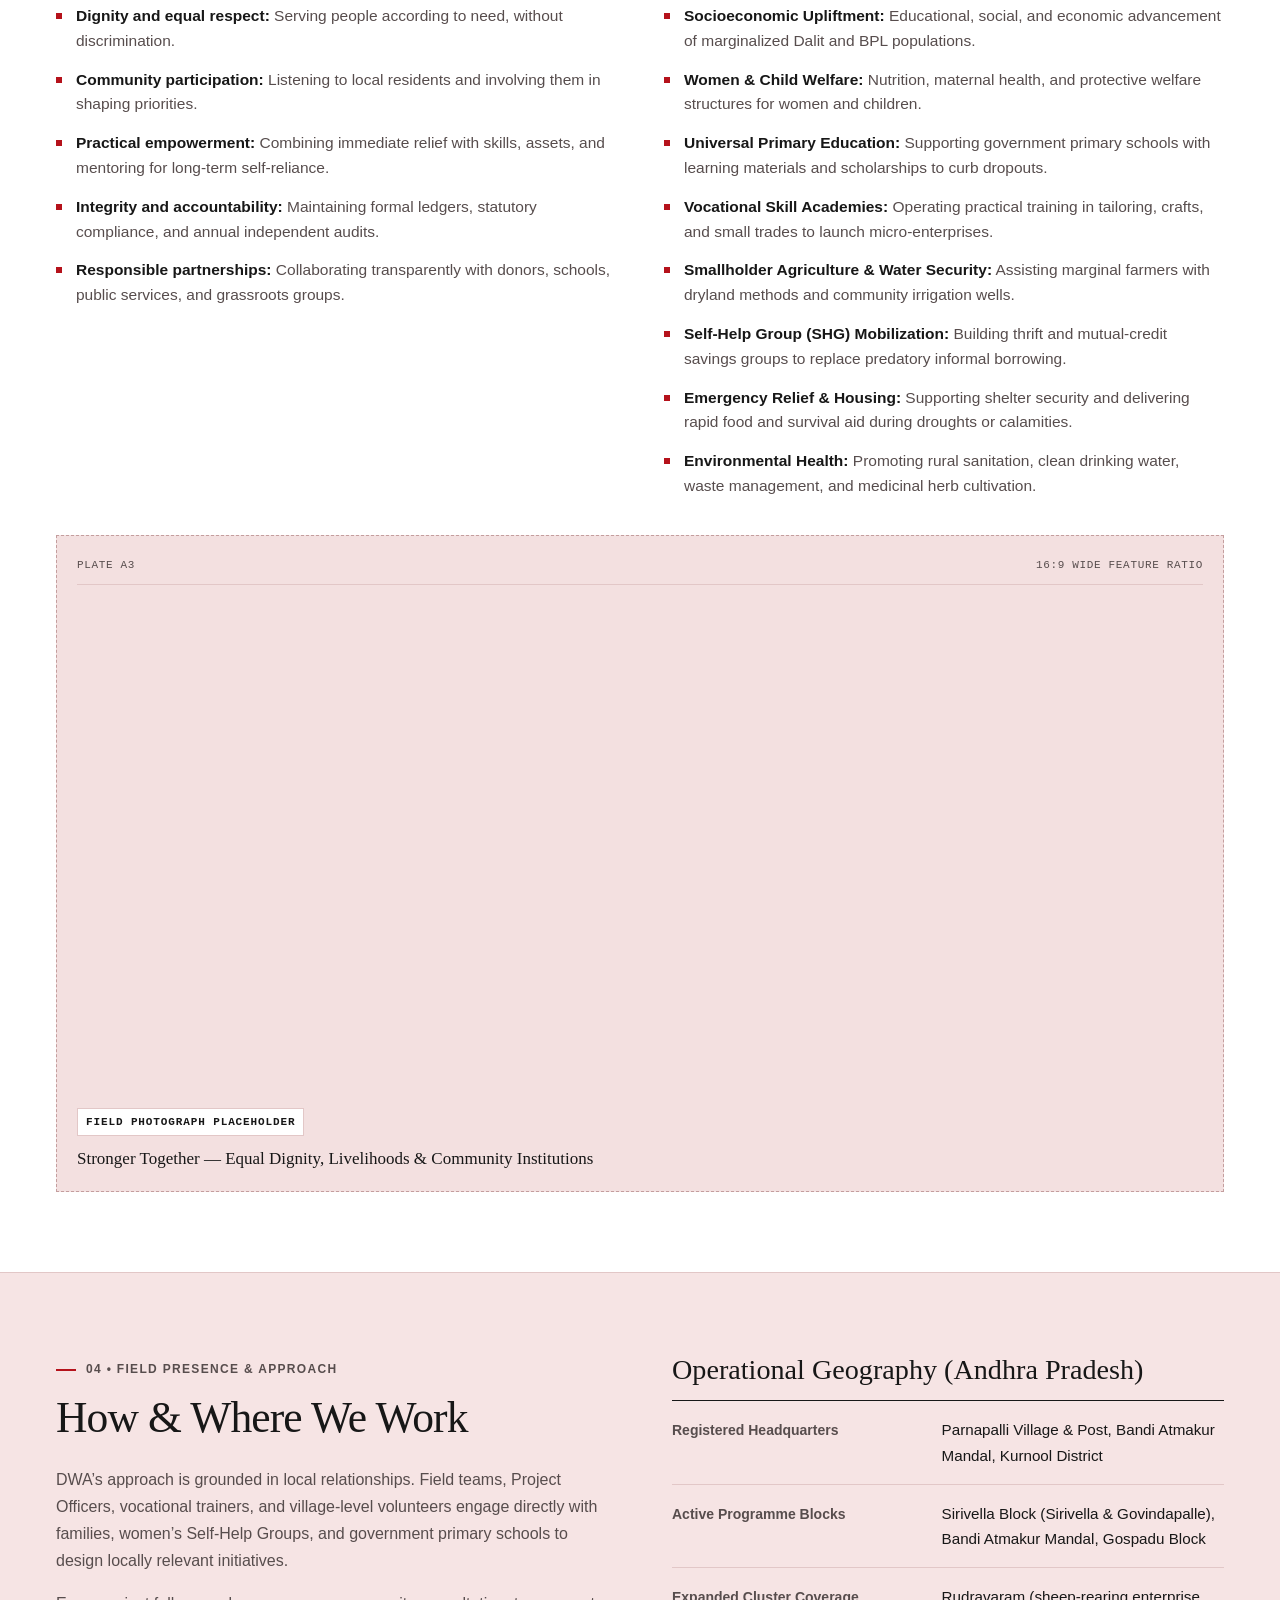
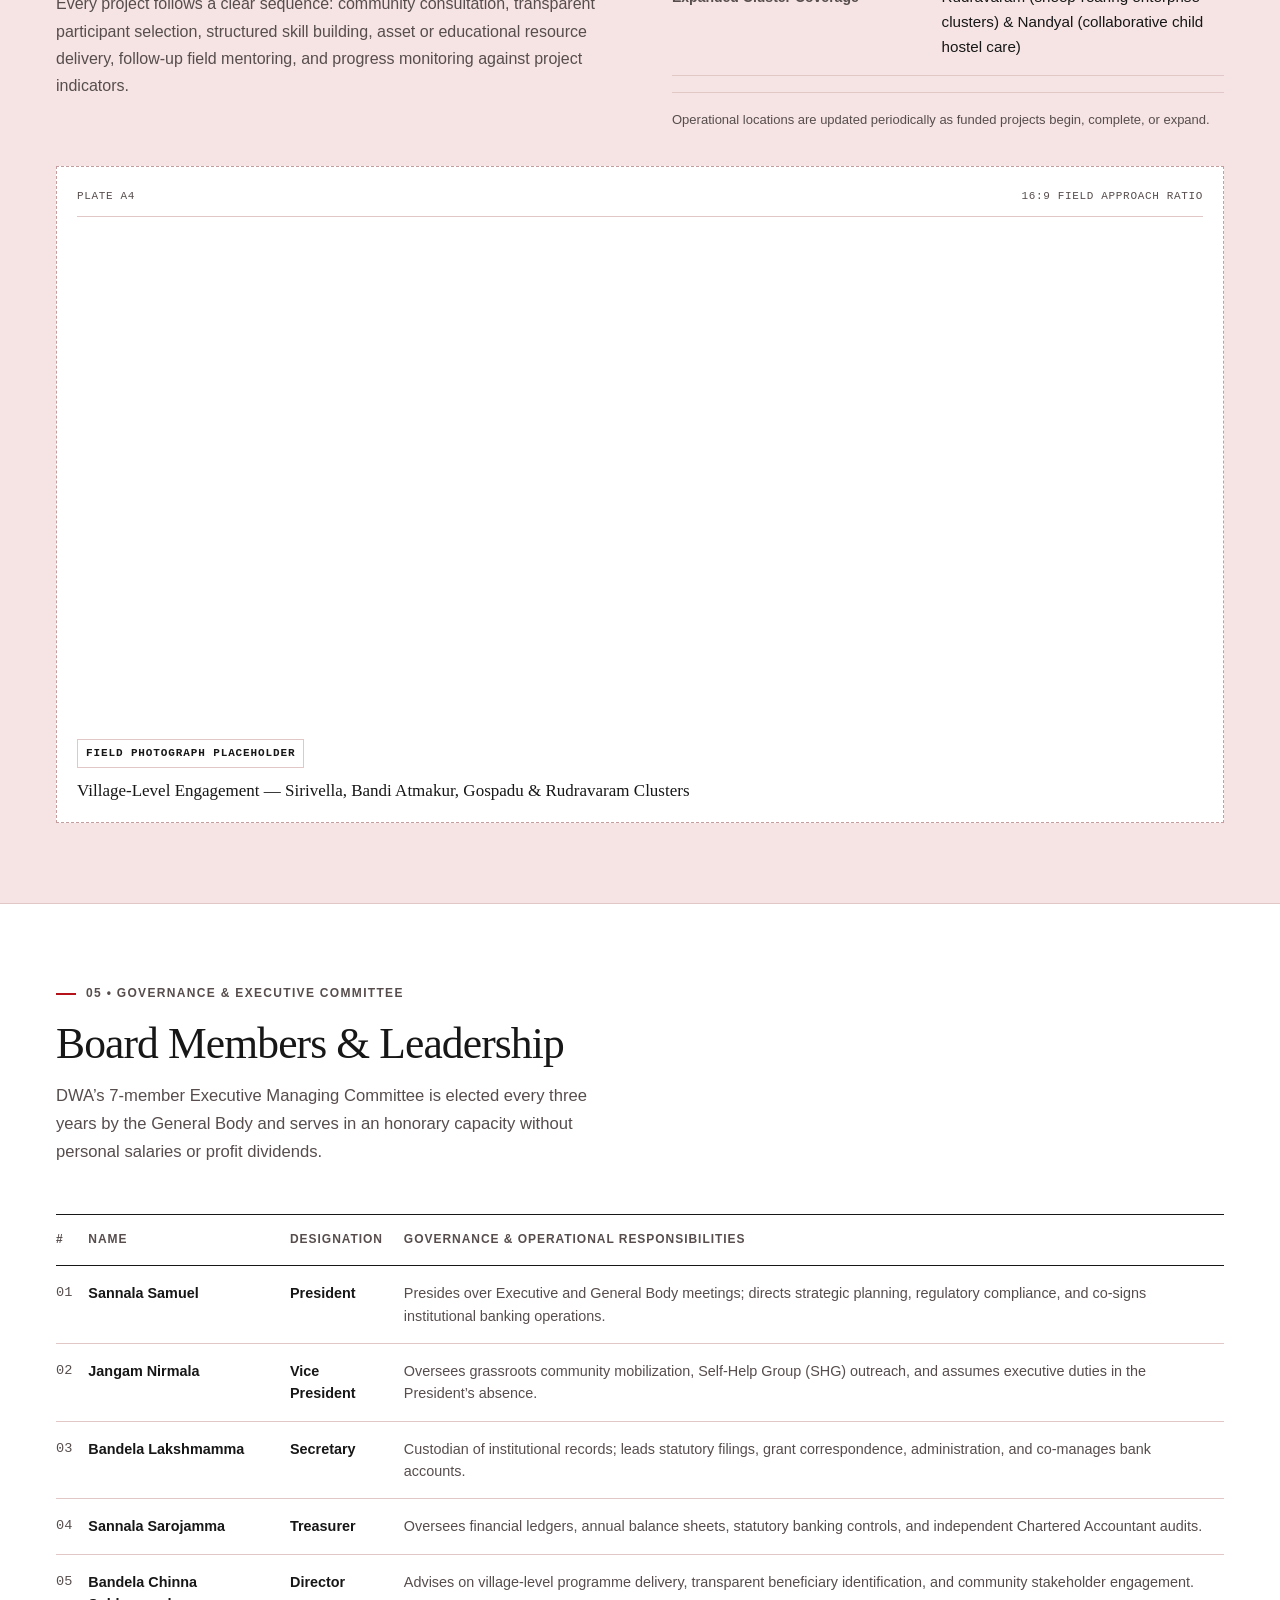
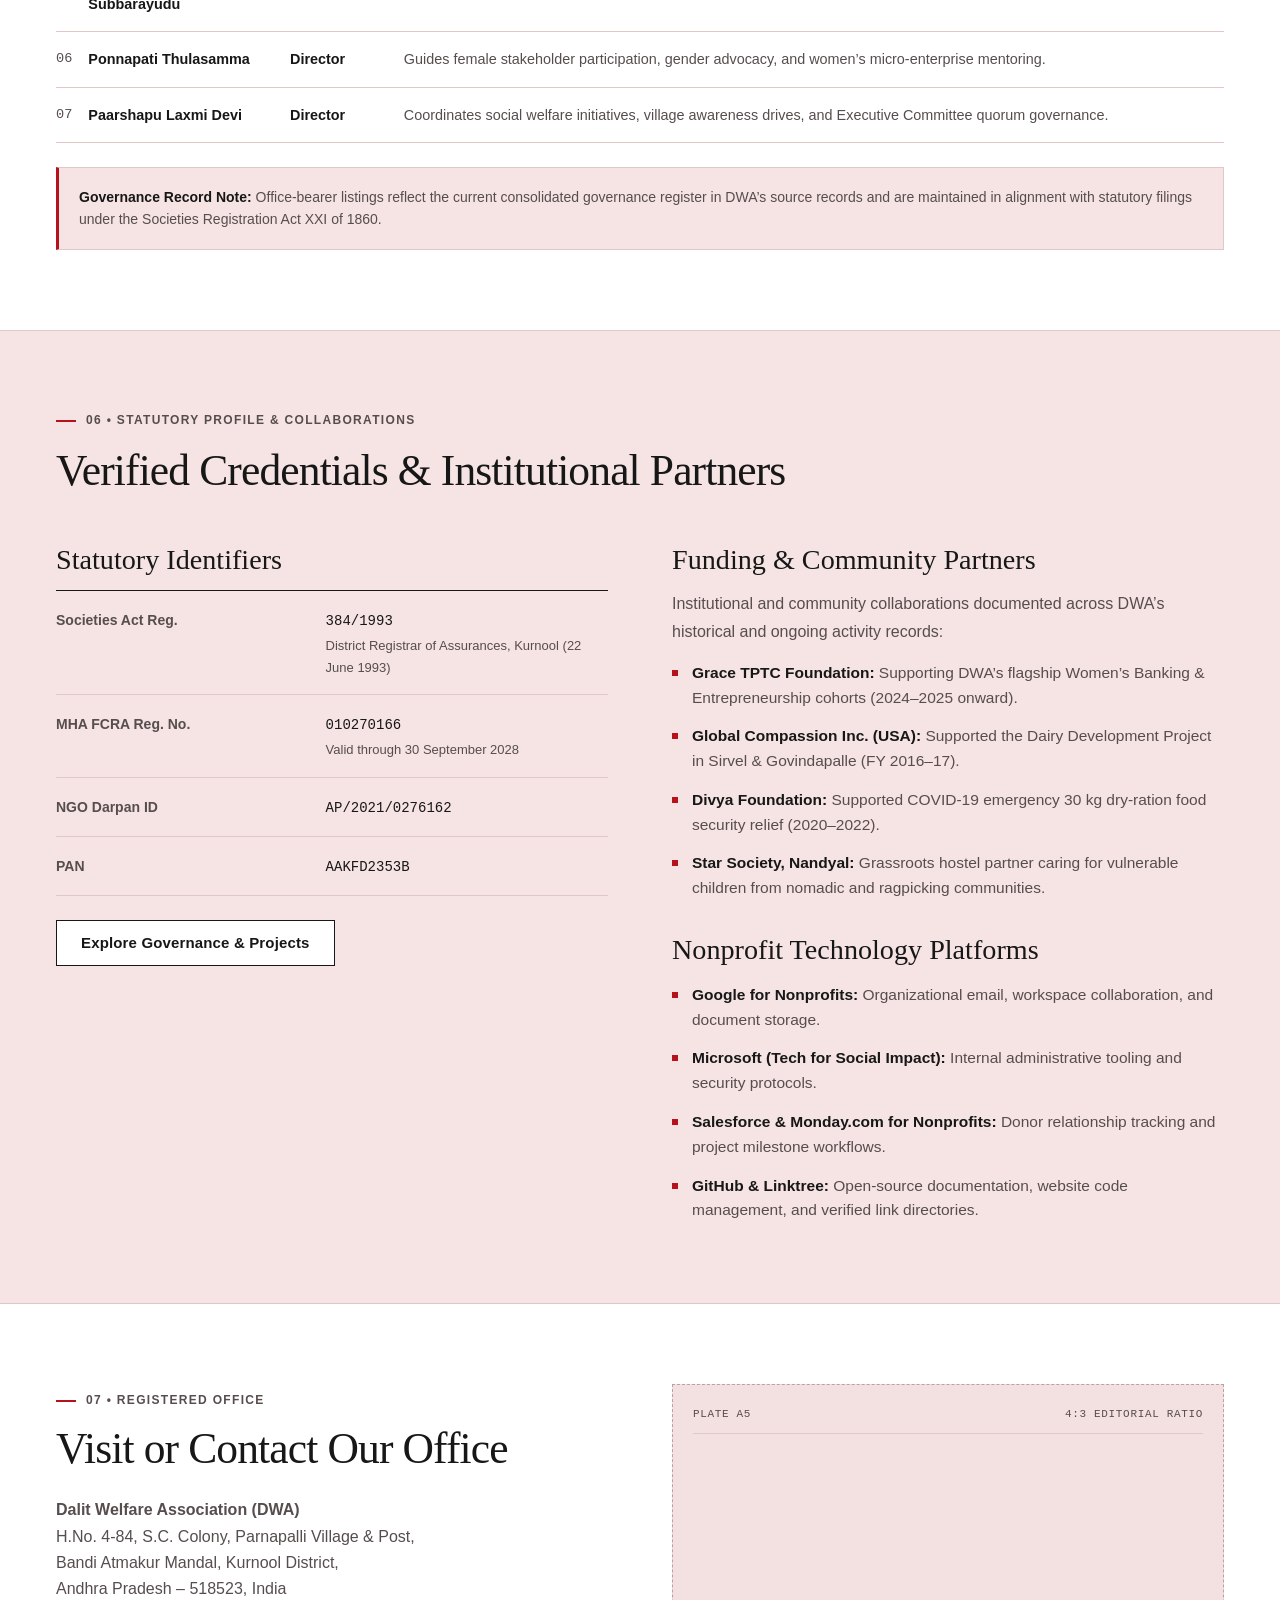
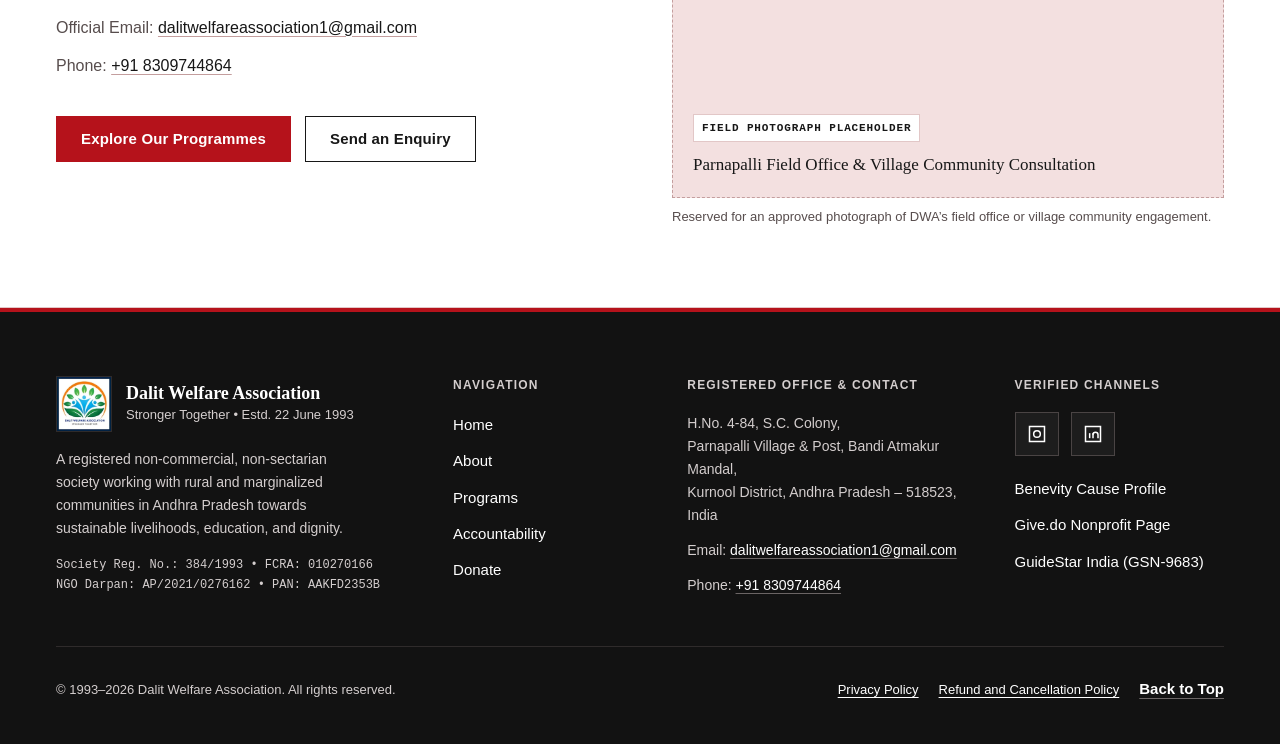
==== commit 26732dff: "Trim placeholders, optimize SEO meta tags, improve mobile CSS, and update next steps" ====
--- a/about.html
+++ b/about.html
@@ -3,8 +3,8 @@
 <head>
   <meta charset="UTF-8">
   <meta name="viewport" content="width=device-width, initial-scale=1.0">
-  <title>About Us — Dalit Welfare Association (DWA) | Established 1993</title>
-  <meta name="description" content="Learn about Dalit Welfare Association (DWA), founded on 22 June 1993 in Kurnool District, Andhra Pradesh: our regional context, 30+ year history, governance body, and statutory credentials.">
+  <title>About Dalit Welfare Association (DWA) — Established 1993</title>
+  <meta name="description" content="Founded 22 June 1993 in Kurnool, Andhra Pradesh, DWA is an honorary society advancing marginalized rural communities. Explore our history, board &amp; governance.">
   <meta name="robots" content="index, follow">
   <meta name="theme-color" content="#FFFFFF">
   <link rel="canonical" href="https://dalitwelfareassociation.org/about.html">
@@ -19,12 +19,14 @@
   <meta property="og:image" content="https://dalitwelfareassociation.org/assets/images/dwa-logo-square.png">
   <meta property="og:image:width" content="512">
   <meta property="og:image:height" content="512">
+  <meta property="og:image:alt" content="Dalit Welfare Association official square emblem">
 
   <!-- Twitter Card -->
   <meta name="twitter:card" content="summary">
   <meta name="twitter:title" content="About Dalit Welfare Association (DWA)">
   <meta name="twitter:description" content="History, Rayalaseema context, honorary governance body, and verified credentials of DWA.">
   <meta name="twitter:image" content="https://dalitwelfareassociation.org/assets/images/dwa-logo-square.png">
+  <meta name="twitter:image:alt" content="Dalit Welfare Association official square emblem">
 
   <link rel="icon" type="image/png" sizes="64x64" href="assets/images/favicon-64.png">
   <link rel="apple-touch-icon" sizes="180x180" href="assets/images/apple-touch-icon.png">
@@ -41,6 +43,7 @@
         "name": "About Dalit Welfare Association (DWA)",
         "description": "Organizational history, regional context, vision, mission, honorary executive board, and verified statutory registrations of Dalit Welfare Association.",
         "inLanguage": "en-IN",
+        "about": { "@id": "https://dalitwelfareassociation.org/#organization" },
         "isPartOf": { "@id": "https://dalitwelfareassociation.org/#website" }
       },
       {
@@ -603,21 +606,6 @@
         <div class="callout-note mt-md">
           <strong>Governance Record Note:</strong> Office-bearer listings reflect the current consolidated governance register in DWA&rsquo;s source records and are maintained in alignment with statutory filings under the Societies Registration Act XXI of 1860.
         </div>
-
-        <figure class="photo-figure mt-lg">
-          <div class="photo-placeholder ratio-16x9" role="img" aria-label="Field photograph placeholder: Honorary Executive Committee and community leaders convening">
-            <div class="photo-plate-meta">
-              <span>Plate A5</span>
-              <span>16:9 Leadership Ratio</span>
-            </div>
-            <div class="photo-placeholder-body">
-              <span class="photo-placeholder-kicker">Field Photograph Placeholder</span>
-              <p class="photo-placeholder-subject">
-                Honorary Executive Managing Committee &amp; Grassroots Leadership
-              </p>
-            </div>
-          </div>
-        </figure>
       </div>
     </section>
 
@@ -676,21 +664,6 @@
             </ul>
           </div>
         </div>
-
-        <figure class="photo-figure mt-lg">
-          <div class="photo-placeholder ratio-16x9" role="img" aria-label="Field photograph placeholder: Partner-supported field distribution and community training">
-            <div class="photo-plate-meta">
-              <span>Plate A6</span>
-              <span>16:9 Partnership Ratio</span>
-            </div>
-            <div class="photo-placeholder-body">
-              <span class="photo-placeholder-kicker">Field Photograph Placeholder</span>
-              <p class="photo-placeholder-subject">
-                Collaborative Institutional Partnerships &amp; Community Programme Delivery
-              </p>
-            </div>
-          </div>
-        </figure>
       </div>
     </section>
 
@@ -720,7 +693,7 @@
           <figure class="photo-figure">
             <div class="photo-placeholder ratio-4x3" role="img" aria-label="Field photograph placeholder: DWA field centre and village community meeting">
               <div class="photo-plate-meta">
-                <span>Plate A7</span>
+                <span>Plate A5</span>
                 <span>4:3 Editorial Ratio</span>
               </div>
               <div class="photo-placeholder-body">
--- a/assets/css/styles.css
+++ b/assets/css/styles.css
@@ -255,15 +255,18 @@
   align-items: center;
   justify-content: center;
   min-height: 44px;
+  max-width: 100%;
   padding: 0.75rem 1.5rem;
   font-size: 0.9375rem;
   font-weight: 600;
   letter-spacing: 0.01em;
+  line-height: 1.35;
+  text-align: center;
   text-decoration: none;
   border: 1px solid transparent;
   cursor: pointer;
   transition: background-color 0.18s ease, color 0.18s ease, border-color 0.18s ease;
-  white-space: nowrap;
+  white-space: normal;
 }
 
 .btn-primary {
@@ -451,6 +454,8 @@
   min-height: 40px;
   padding: 0.5rem 0.95rem;
   font-size: 0.875rem;
+  white-space: nowrap;
+  flex-shrink: 0;
 }
 
 @media (min-width: 640px) {
@@ -1490,7 +1495,7 @@
   padding: 0.75rem 1rem;
   background-color: var(--bg-primary);
   border: 1px solid var(--border-dark);
-  font-size: 0.9375rem;
+  font-size: 1rem;
   color: var(--text-primary);
 }
 
@@ -1677,6 +1682,7 @@
   text-decoration: underline;
   text-underline-offset: 3px;
   text-decoration-color: var(--border-strong);
+  overflow-wrap: anywhere;
 }
 
 .footer-contact-block a:hover {
@@ -2085,6 +2091,21 @@
   }
 }
 
+/* Prevent CSS Grid tracks from overflowing narrow mobile viewports */
+.hero-grid > *,
+.meter-grid > *,
+.vision-grid > *,
+.programs-grid > *,
+.credentials-layout > *,
+.international-grid > *,
+.newsletter-grid > *,
+.footer-grid > *,
+.split-grid > *,
+.cols-2 > *,
+.cols-3 > * {
+  min-width: 0;
+}
+
 /* Clean Square-Marker Bullet List & Key-Value Rows */
 .bullet-list {
   list-style: none;
@@ -2421,7 +2442,8 @@
 }
 
 .route-toggle {
-  display: inline-flex;
+  display: flex;
+  flex-direction: column;
   border: 1px solid var(--border-dark);
   margin-bottom: 1.75rem;
   width: 100%;
@@ -2429,6 +2451,8 @@
 
 @media (min-width: 480px) {
   .route-toggle {
+    display: inline-flex;
+    flex-direction: row;
     width: auto;
   }
 }
@@ -2447,7 +2471,14 @@
 }
 
 .route-tab-btn + .route-tab-btn {
-  border-left: 1px solid var(--border-dark);
+  border-top: 1px solid var(--border-dark);
+}
+
+@media (min-width: 480px) {
+  .route-tab-btn + .route-tab-btn {
+    border-top: none;
+    border-left: 1px solid var(--border-dark);
+  }
 }
 
 .route-tab-btn.is-selected {
@@ -2589,8 +2620,8 @@
 }
 
 .copy-btn {
-  min-height: 32px;
-  padding: 0.2rem 0.5rem;
+  min-height: 38px;
+  padding: 0.35rem 0.75rem;
   font-family: var(--font-sans);
   font-size: 0.75rem;
   font-weight: 600;
@@ -2624,7 +2655,7 @@
   padding: 0.75rem 1rem;
   background-color: var(--bg-primary);
   border: 1px solid var(--border-dark);
-  font-size: 0.9375rem;
+  font-size: 1rem;
   color: var(--text-primary);
 }
 
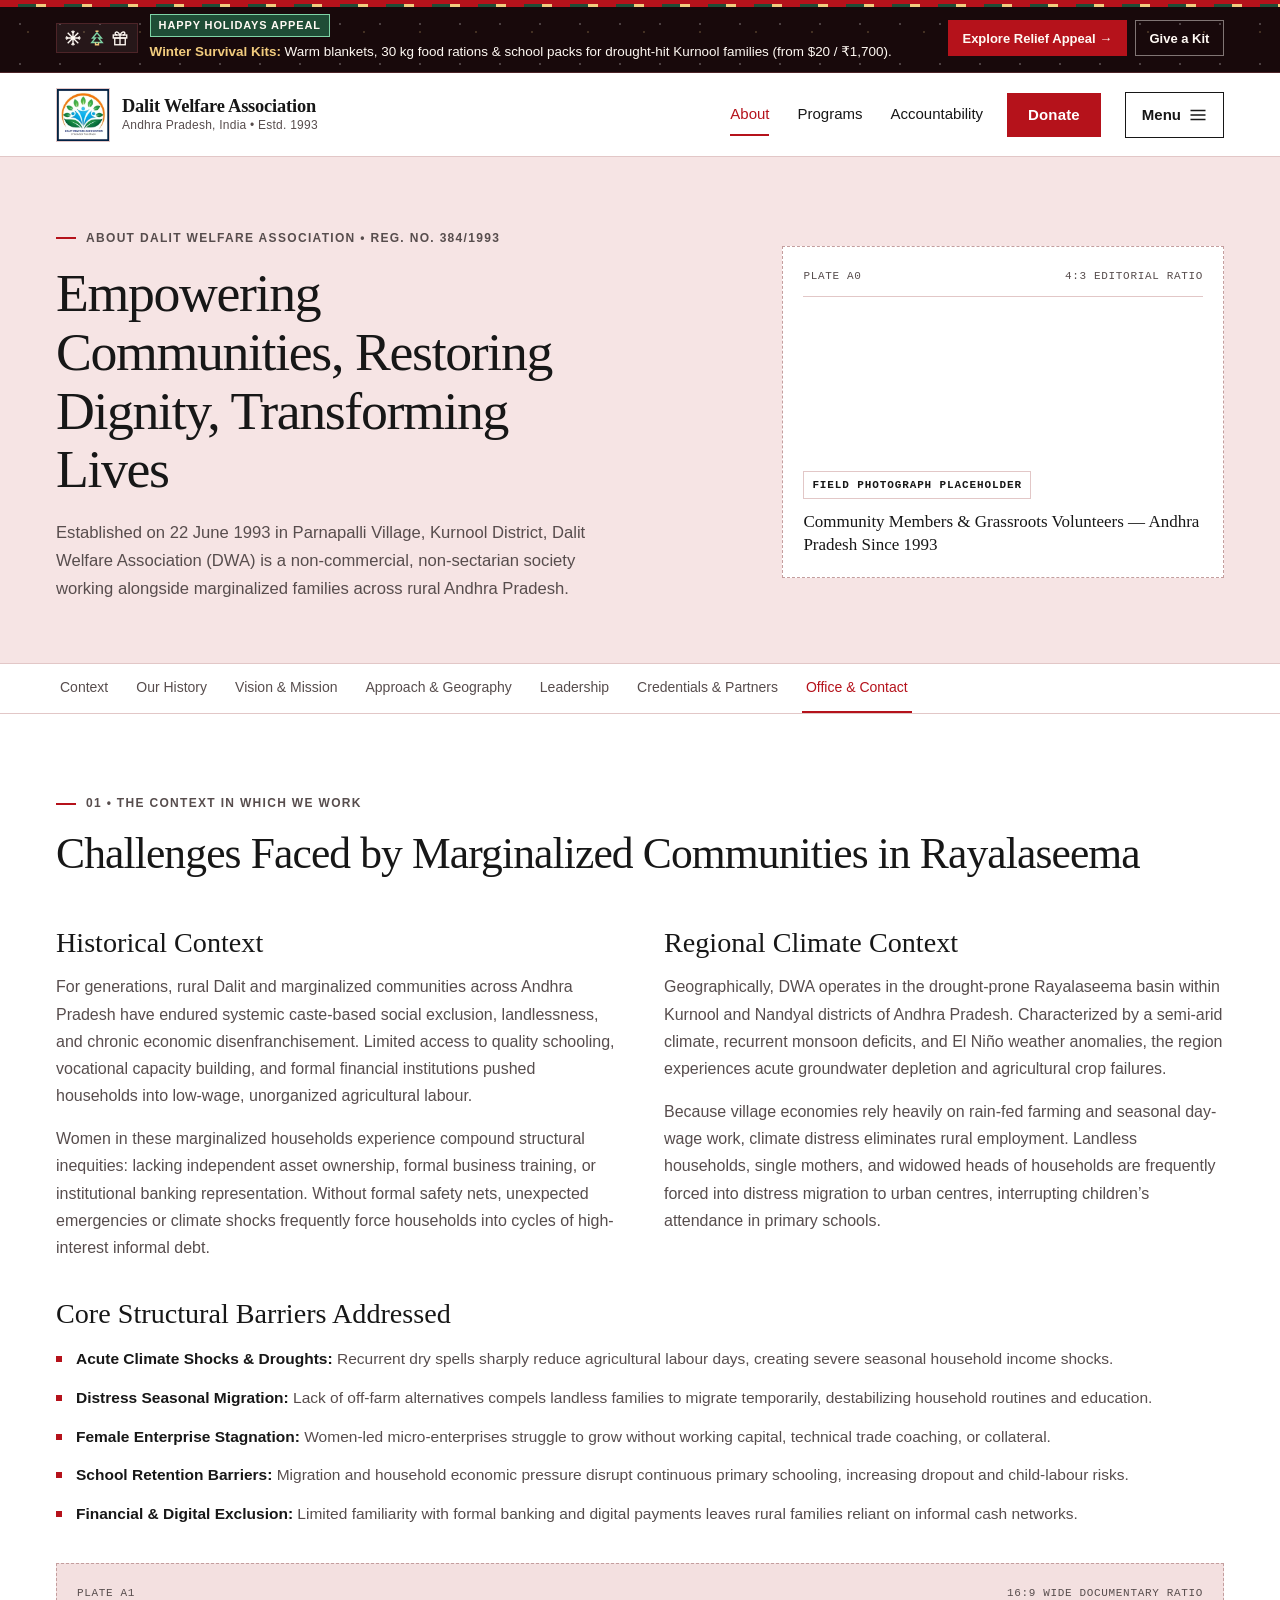
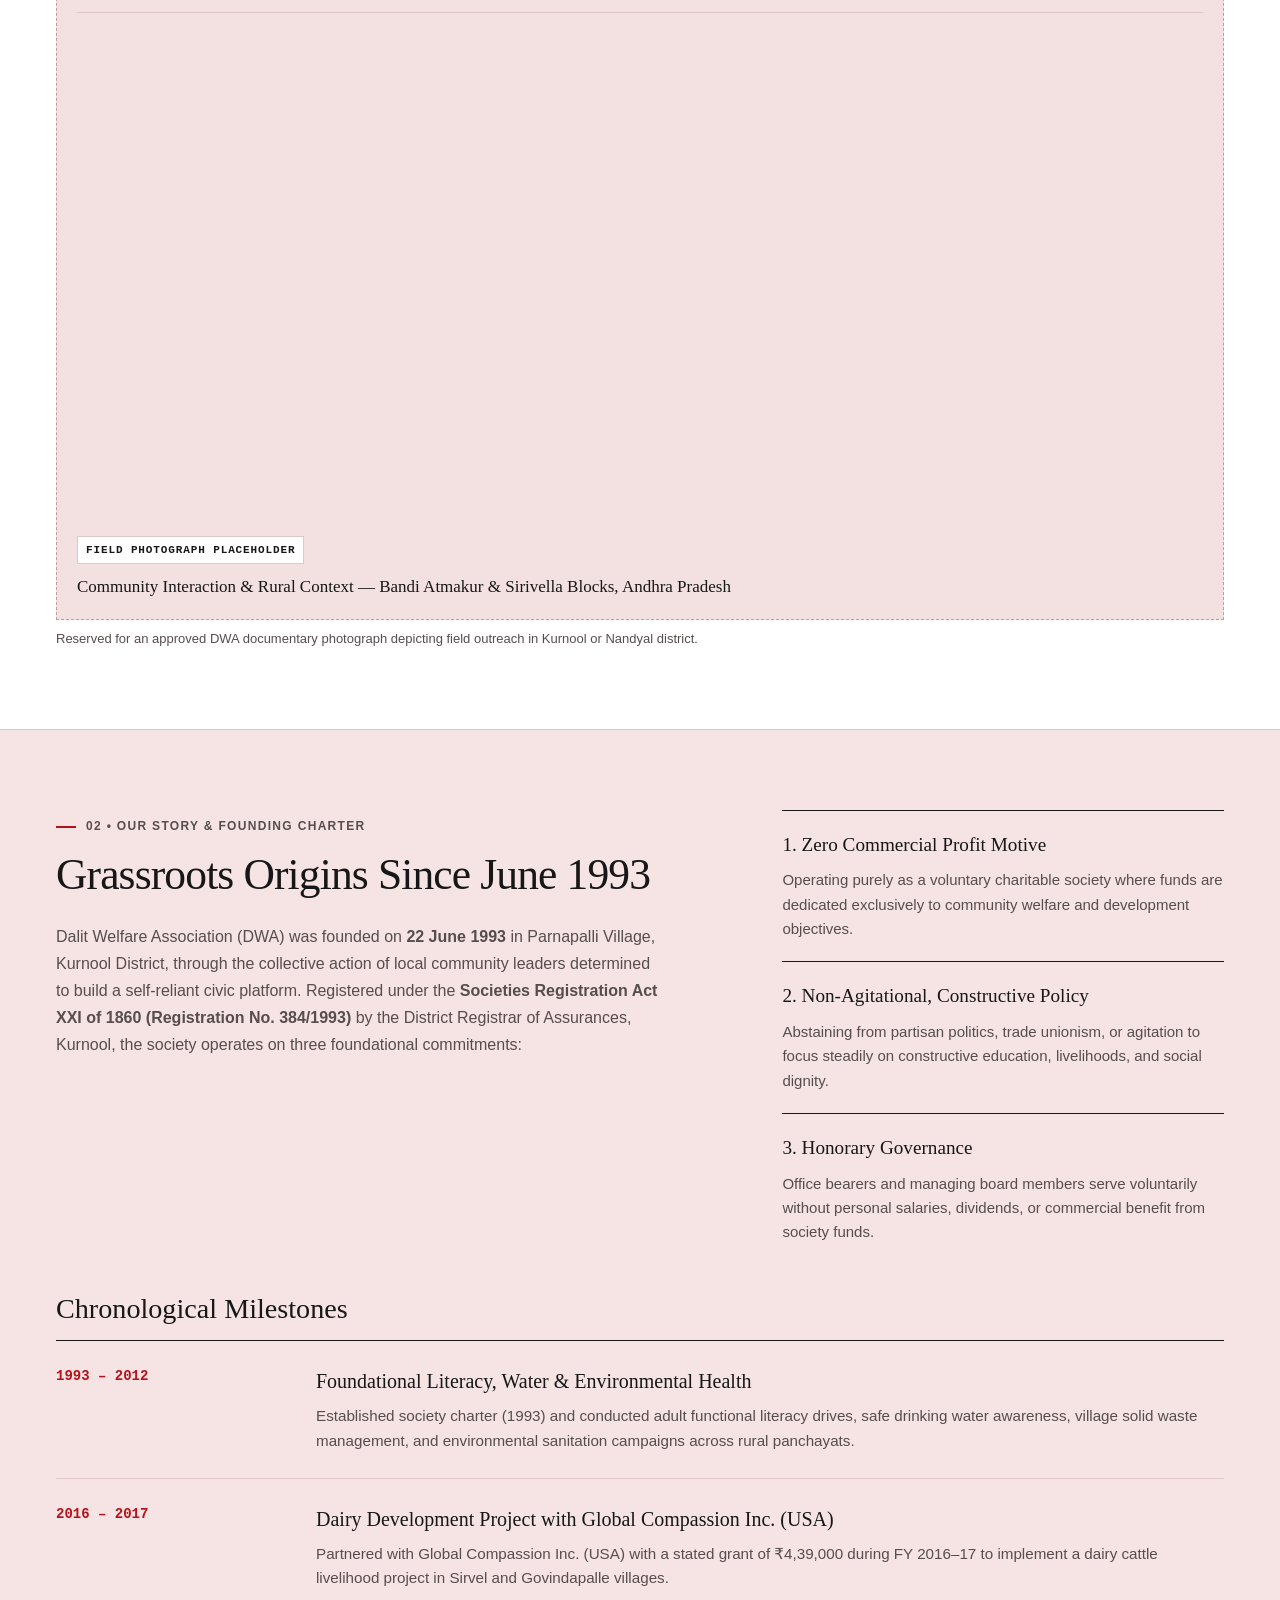
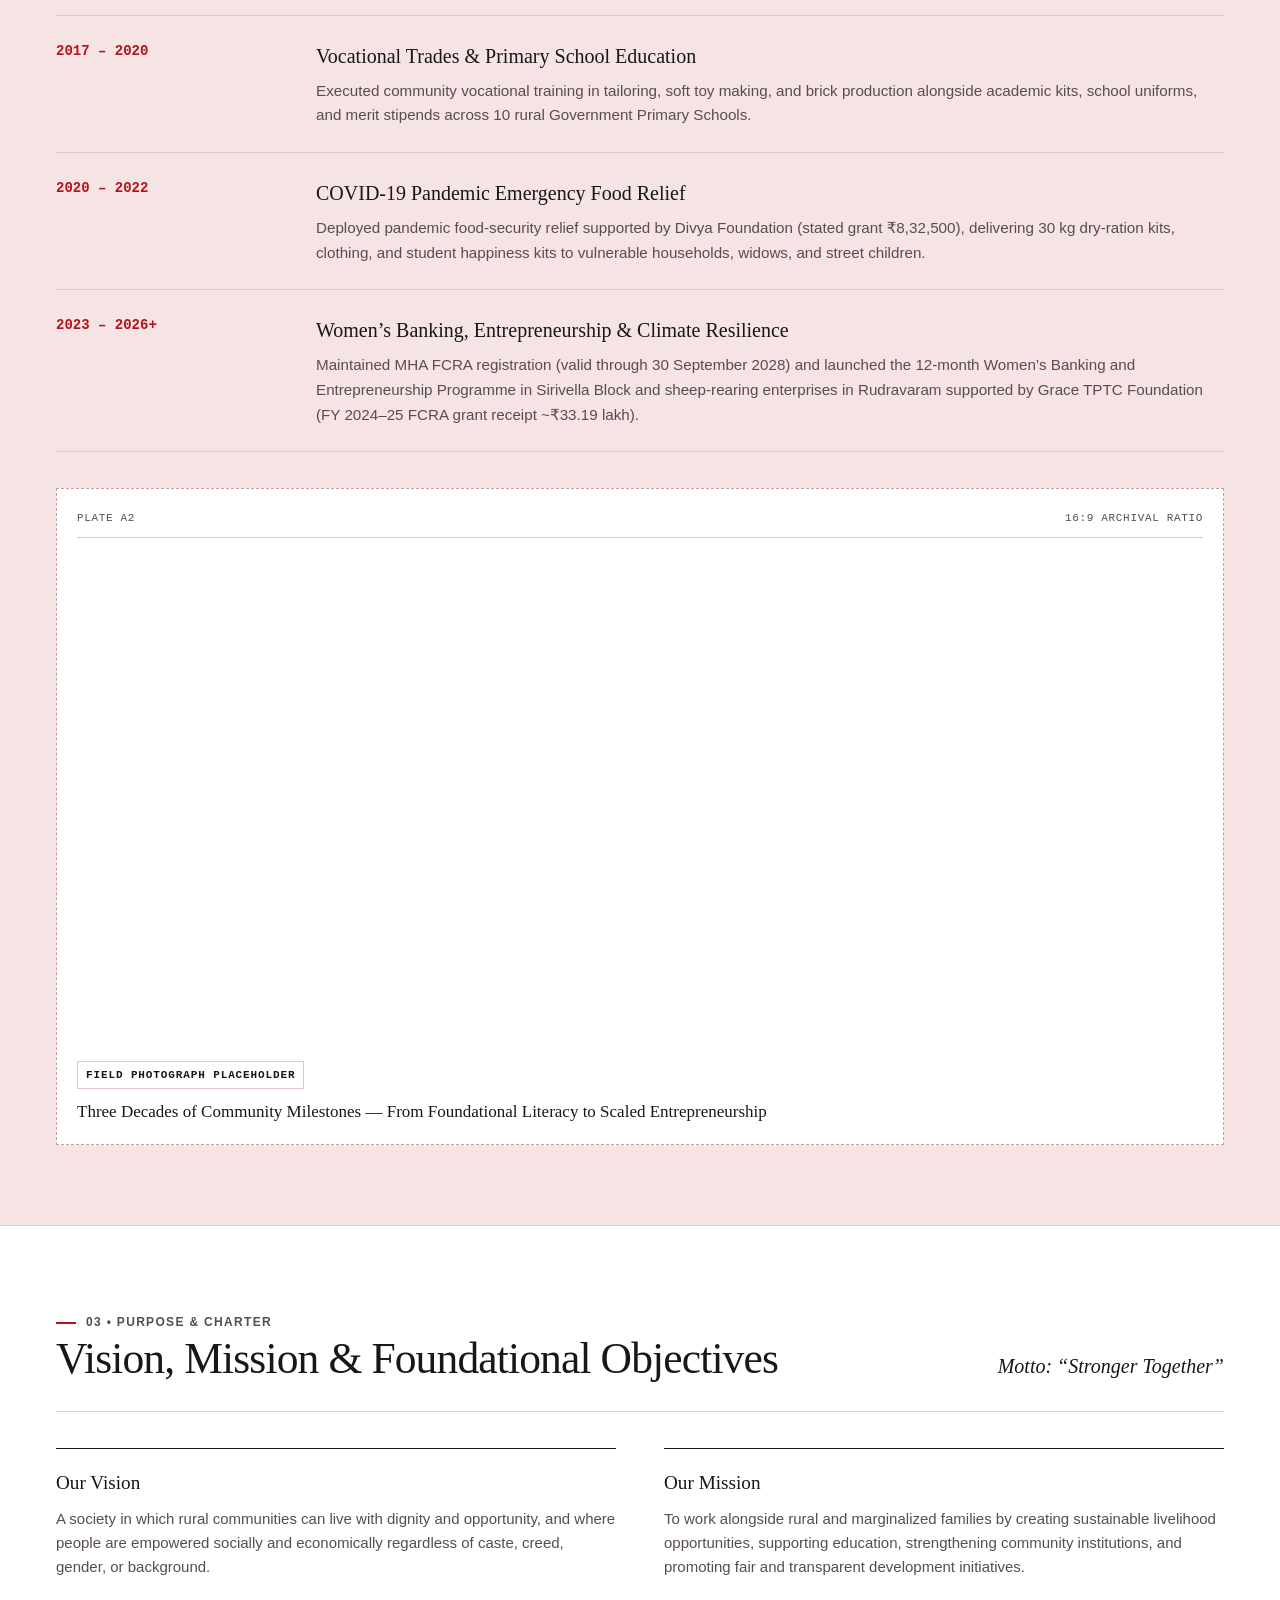
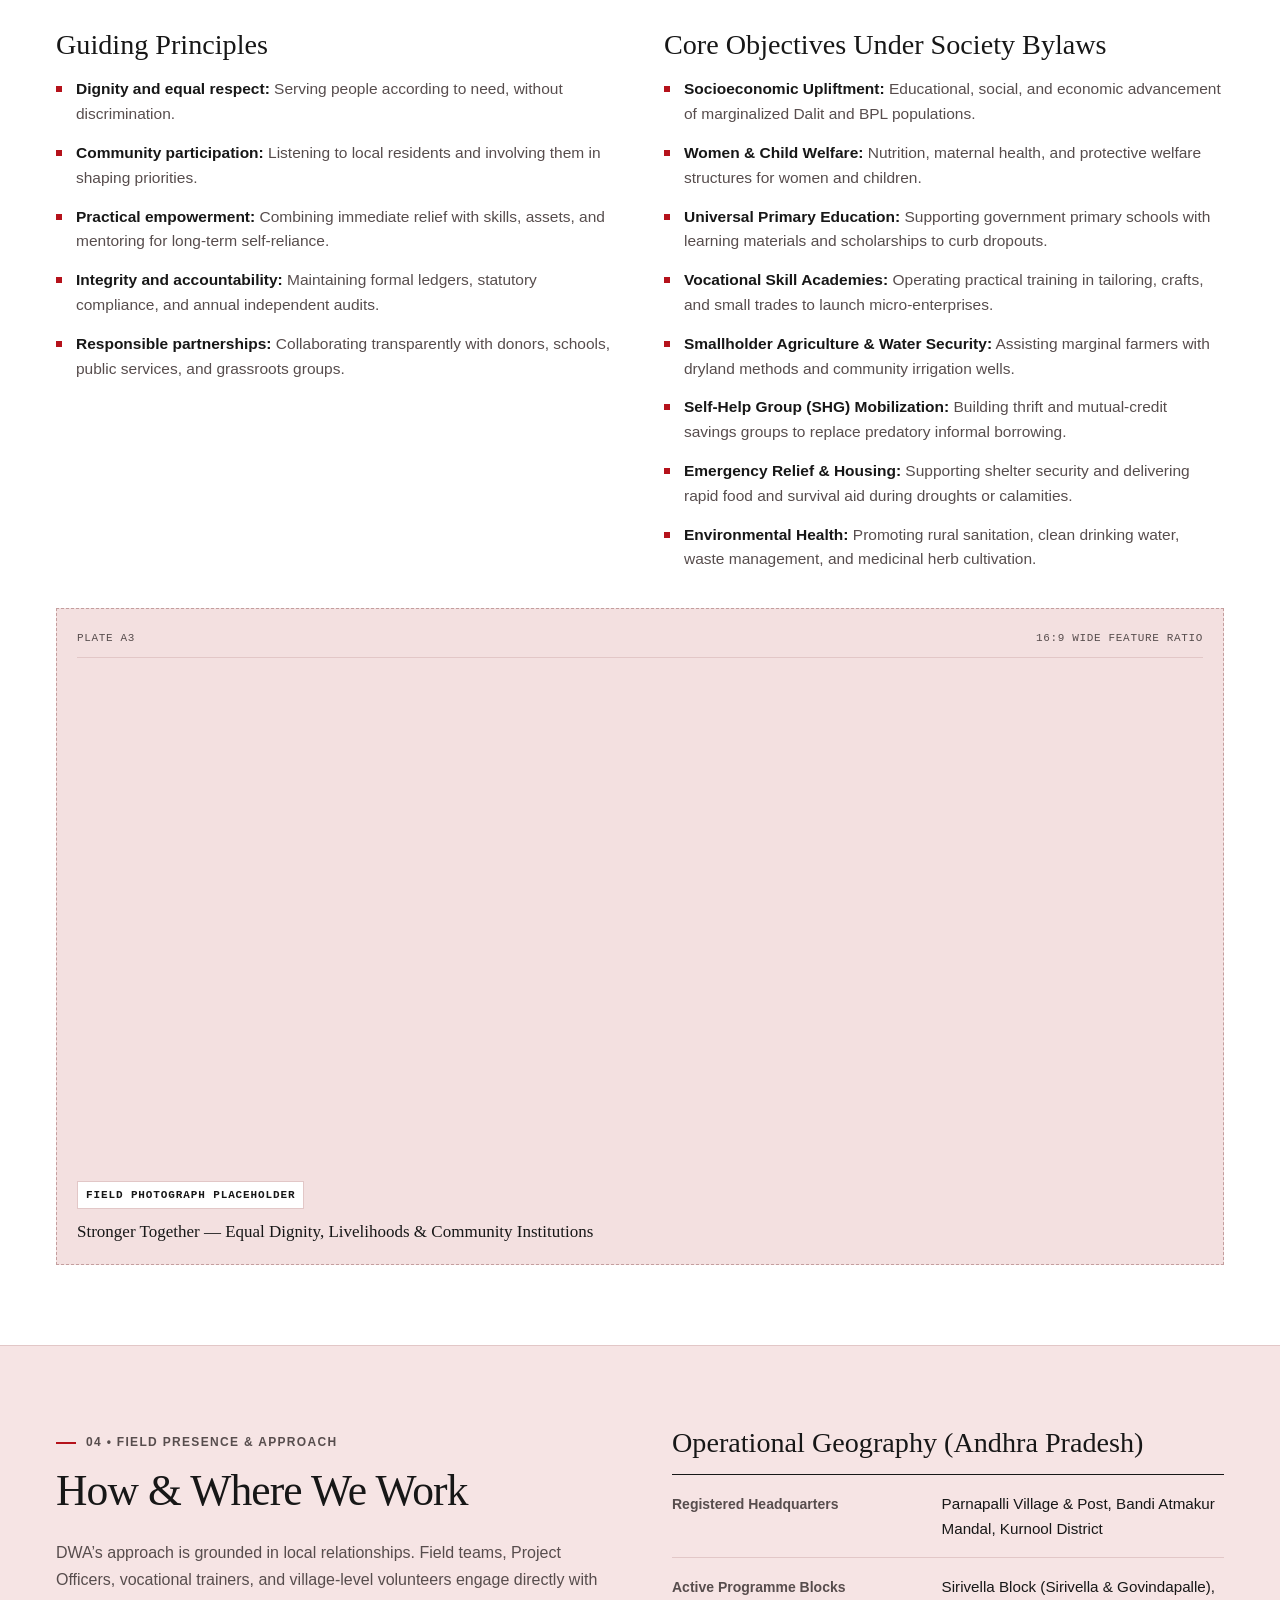
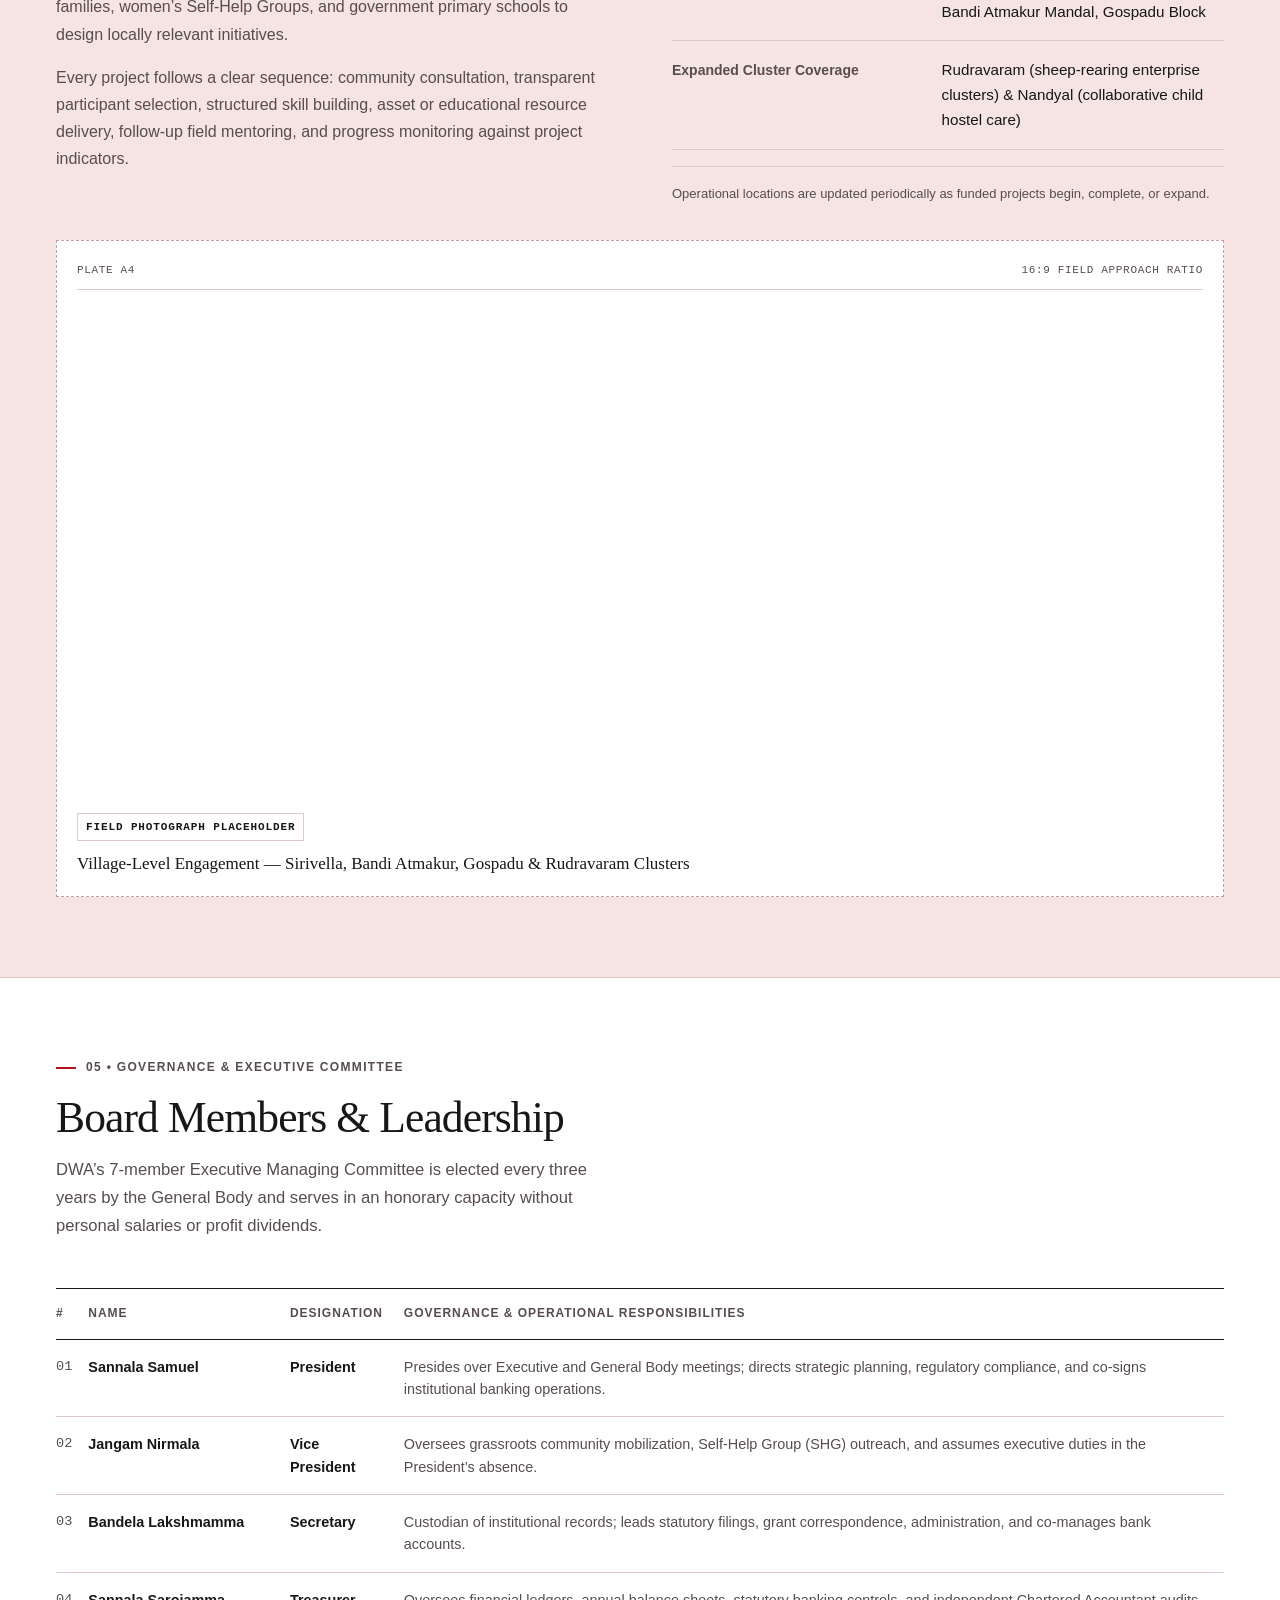
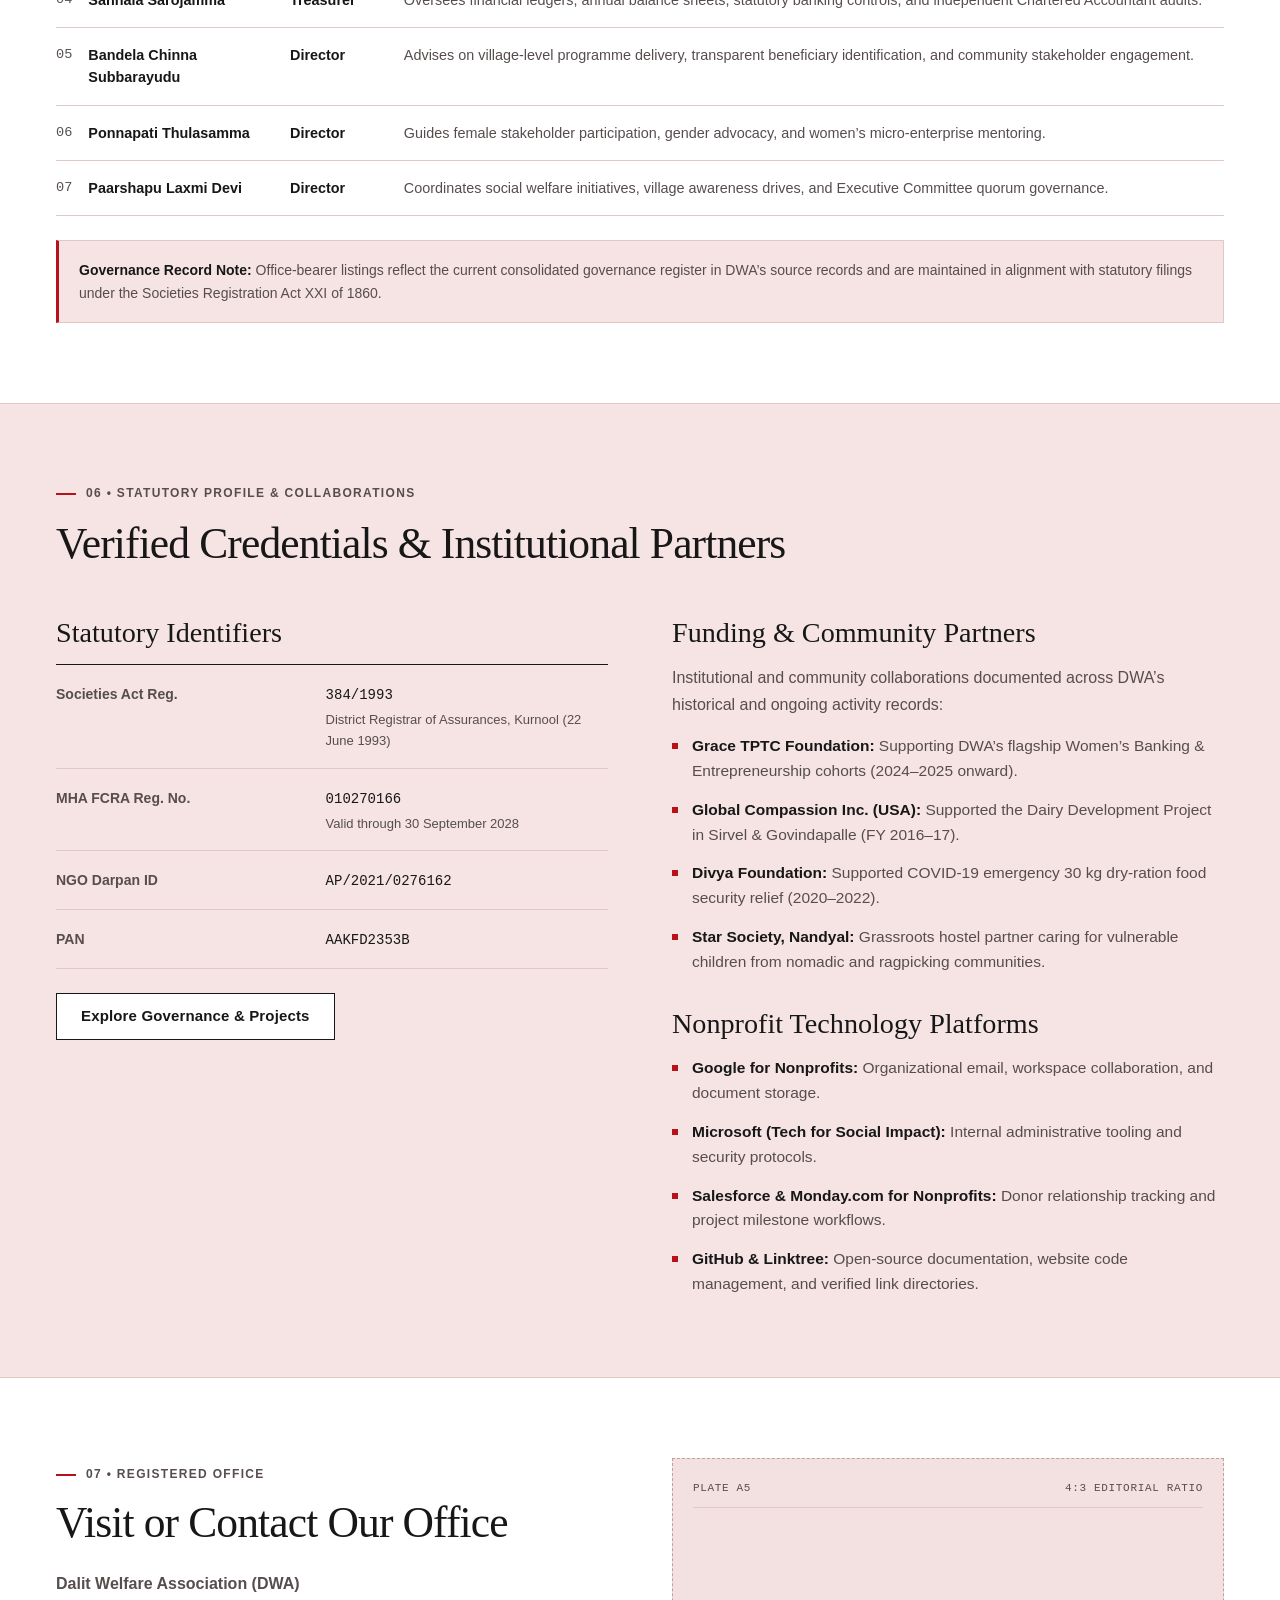
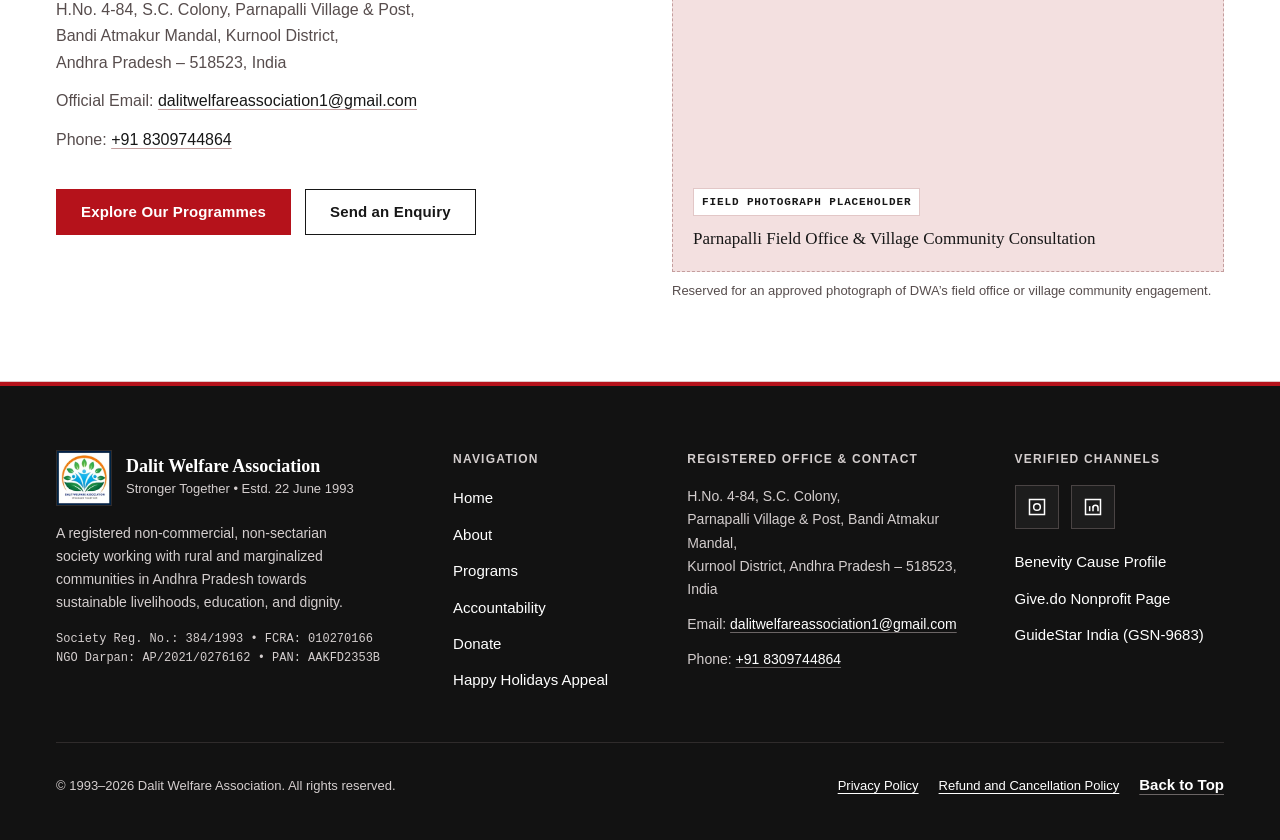
==== commit ce649199: "Add Happy Holidays winter relief banner & page, smooth section slide-up animations, and update canon" ====
--- a/about.html
+++ b/about.html
@@ -7,16 +7,16 @@
   <meta name="description" content="Founded 22 June 1993 in Kurnool, Andhra Pradesh, DWA is an honorary society advancing marginalized rural communities. Explore our history, board &amp; governance.">
   <meta name="robots" content="index, follow">
   <meta name="theme-color" content="#FFFFFF">
-  <link rel="canonical" href="https://dalitwelfareassociation.org/about.html">
+  <link rel="canonical" href="https://dwaindiaa.org/about.html">
 
   <!-- Open Graph Metadata -->
   <meta property="og:type" content="website">
   <meta property="og:site_name" content="Dalit Welfare Association (DWA)">
   <meta property="og:locale" content="en_IN">
-  <meta property="og:url" content="https://dalitwelfareassociation.org/about.html">
+  <meta property="og:url" content="https://dwaindiaa.org/about.html">
   <meta property="og:title" content="About Dalit Welfare Association (DWA) — History, Leadership &amp; Mission">
   <meta property="og:description" content="Registered non-commercial society empowering rural and marginalized communities in Kurnool and Nandyal districts, Andhra Pradesh since 1993.">
-  <meta property="og:image" content="https://dalitwelfareassociation.org/assets/images/dwa-logo-square.png">
+  <meta property="og:image" content="https://dwaindiaa.org/assets/images/dwa-logo-square.png">
   <meta property="og:image:width" content="512">
   <meta property="og:image:height" content="512">
   <meta property="og:image:alt" content="Dalit Welfare Association official square emblem">
@@ -25,7 +25,7 @@
   <meta name="twitter:card" content="summary">
   <meta name="twitter:title" content="About Dalit Welfare Association (DWA)">
   <meta name="twitter:description" content="History, Rayalaseema context, honorary governance body, and verified credentials of DWA.">
-  <meta name="twitter:image" content="https://dalitwelfareassociation.org/assets/images/dwa-logo-square.png">
+  <meta name="twitter:image" content="https://dwaindiaa.org/assets/images/dwa-logo-square.png">
   <meta name="twitter:image:alt" content="Dalit Welfare Association official square emblem">
 
   <link rel="icon" type="image/png" sizes="64x64" href="assets/images/favicon-64.png">
@@ -38,19 +38,19 @@
     "@graph": [
       {
         "@type": "AboutPage",
-        "@id": "https://dalitwelfareassociation.org/about.html#webpage",
-        "url": "https://dalitwelfareassociation.org/about.html",
+        "@id": "https://dwaindiaa.org/about.html#webpage",
+        "url": "https://dwaindiaa.org/about.html",
         "name": "About Dalit Welfare Association (DWA)",
         "description": "Organizational history, regional context, vision, mission, honorary executive board, and verified statutory registrations of Dalit Welfare Association.",
         "inLanguage": "en-IN",
-        "about": { "@id": "https://dalitwelfareassociation.org/#organization" },
-        "isPartOf": { "@id": "https://dalitwelfareassociation.org/#website" }
+        "about": { "@id": "https://dwaindiaa.org/#organization" },
+        "isPartOf": { "@id": "https://dwaindiaa.org/#website" }
       },
       {
         "@type": "BreadcrumbList",
         "itemListElement": [
-          { "@type": "ListItem", "position": 1, "name": "Home", "item": "https://dalitwelfareassociation.org/" },
-          { "@type": "ListItem", "position": 2, "name": "About", "item": "https://dalitwelfareassociation.org/about.html" }
+          { "@type": "ListItem", "position": 1, "name": "Home", "item": "https://dwaindiaa.org/" },
+          { "@type": "ListItem", "position": 2, "name": "About", "item": "https://dwaindiaa.org/about.html" }
         ]
       }
     ]
@@ -60,6 +60,42 @@
 <body>
 
   <a href="#main-content" class="skip-link">Skip to main content</a>
+
+  <!-- TOP SITE-WIDE WINTER HOLIDAYS APPEAL BANNER -->
+  <div class="holiday-top-banner" role="region" aria-label="Happy Holidays — Winter Emergency Relief Appeal">
+    <div class="dwa-container">
+      <div class="holiday-banner-inner">
+        <div class="holiday-banner-lead">
+          <div class="holiday-banner-icons" aria-hidden="true">
+            <svg class="holiday-icon-svg holiday-anim-spin" viewBox="0 0 24 24" fill="none" stroke="currentColor" stroke-width="1.8">
+              <path d="M12 2v20M2 12h20M4.93 4.93l14.14 14.14M19.07 4.93 4.93 19.07"></path>
+              <path d="M12 5l2-2m-2 2-2-2M12 19l2 2m-2-2-2 2M5 12l-2 2m2-2-2-2M19 12l2 2m-2-2 2-2"></path>
+            </svg>
+            <svg class="holiday-icon-svg holiday-anim-twinkle" viewBox="0 0 24 24" fill="none" stroke="currentColor" stroke-width="1.8">
+              <path stroke="#F2CC7E" d="M12 2v2M10 3h4"></path>
+              <polygon stroke="#7FD4A6" points="12 5 6 12 10 12 5 18 19 18 14 12 18 12 12 5"></polygon>
+              <path stroke="#F2CC7E" d="M10 18v3h4v-3"></path>
+            </svg>
+            <svg class="holiday-icon-svg holiday-anim-float" viewBox="0 0 24 24" fill="none" stroke="currentColor" stroke-width="1.8">
+              <rect x="3" y="8" width="18" height="4"></rect>
+              <rect x="5" y="12" width="14" height="9"></rect>
+              <path d="M12 8v13M8 8c-1.5 0-2.5-1-2.5-2.2S6.8 3.5 8.5 4.2C10.1 4.9 12 8 12 8s1.9-3.1 3.5-3.8C17.2 3.5 18.5 4.5 18.5 5.8S17.5 8 16 8"></path>
+            </svg>
+          </div>
+          <div class="holiday-banner-copy">
+            <span class="holiday-banner-tag">Happy Holidays Appeal</span>
+            <span class="holiday-banner-text">
+              <strong>Winter Survival Kits:</strong> Warm blankets, 30 kg food rations &amp; school packs for drought-hit Kurnool families (from $20 / ₹1,700).
+            </span>
+          </div>
+        </div>
+        <div class="holiday-banner-actions">
+          <a href="winter-appeal.html" class="holiday-btn-appeal">Explore Relief Appeal &rarr;</a>
+          <a href="donate.html?fund=Emergency%20Relief%20%26%20Community%20Care%20Fund&amp;amount=1700#contribution-selector" class="holiday-btn-give">Give a Kit</a>
+        </div>
+      </div>
+    </div>
+  </div>
 
   <!-- HEADER -->
   <header class="site-header">
@@ -134,6 +170,7 @@
               <li><a href="programs.html" class="overlay-primary-link">Programs</a></li>
               <li><a href="accountability.html" class="overlay-primary-link">Accountability</a></li>
               <li><a href="donate.html" class="overlay-primary-link">Donate</a></li>
+              <li><a href="winter-appeal.html" class="overlay-primary-link">Happy Holidays Appeal</a></li>
             </ul>
           </div>
 
@@ -187,6 +224,7 @@
               <svg class="overlay-col-chevron" viewBox="0 0 24 24" fill="none" stroke="currentColor" stroke-width="2" aria-hidden="true"><path d="M6 9l6 6 6-6"></path></svg>
             </button>
             <ul id="overlay-donate-list" class="overlay-sublist is-collapsed">
+              <li><a href="winter-appeal.html" class="overlay-sublink">Winter Holidays Emergency Appeal</a></li>
               <li><a href="donate.html#support-pathways" class="overlay-sublink">Ways to Support DWA</a></li>
               <li><a href="donate.html#contribution-selector" class="overlay-sublink">Contribution Amount Selector</a></li>
               <li><a href="donate.html#domestic-giving" class="overlay-sublink">Domestic Donations (India)</a></li>
@@ -747,6 +785,7 @@
             <li><a href="programs.html" class="footer-link">Programs</a></li>
             <li><a href="accountability.html" class="footer-link">Accountability</a></li>
             <li><a href="donate.html" class="footer-link">Donate</a></li>
+            <li><a href="winter-appeal.html" class="footer-link">Happy Holidays Appeal</a></li>
           </ul>
         </div>
 
--- a/assets/css/styles.css
+++ b/assets/css/styles.css
@@ -95,6 +95,10 @@
     animation-iteration-count: 1 !important;
     transition-duration: 0.01ms !important;
     scroll-behavior: auto !important;
+  }
+  html.js-reveal-ready main > section {
+    opacity: 1;
+    transform: none;
   }
 }
 
@@ -2696,10 +2700,646 @@
 .sub-heading-sm { font-size: 1.2rem; margin-bottom: 0.5rem; }
 
 /* ==========================================================================
-   18. PRINT STYLESHEET
+   18. TOP WINTER HOLIDAYS CAMPAIGN BANNER & APPEAL PAGE
+   Non-religious "Happy Holidays" framing | Snowfall & Holiday SVG Animations
    ========================================================================== */
 
+:root {
+  --holiday-bg-deep: #18090B;
+  --holiday-bg-panel: #251012;
+  --holiday-pine: #1F4D36;
+  --holiday-pine-light: #7FD4A6;
+  --holiday-gold: #F2CC7E;
+  --holiday-ivory: #FFF9F3;
+  --holiday-muted: #E3D2D2;
+  --holiday-border: #4D2428;
+}
+
+@keyframes holidayBannerDrift {
+  0% { background-position: 0 0, 20px 14px; }
+  100% { background-position: 80px 80px, 100px 94px; }
+}
+
+@keyframes holidaySnowFall {
+  0% {
+    transform: translate3d(0, -10%, 0) rotate(0deg);
+    opacity: 0;
+  }
+  12% {
+    opacity: 0.8;
+  }
+  85% {
+    opacity: 0.65;
+  }
+  100% {
+    transform: translate3d(18px, 460px, 0) rotate(180deg);
+    opacity: 0;
+  }
+}
+
+@keyframes holidayTwinkle {
+  0%, 100% {
+    opacity: 0.72;
+    transform: scale(0.95);
+  }
+  50% {
+    opacity: 1;
+    transform: scale(1.12);
+  }
+}
+
+@keyframes holidaySpinSlow {
+  0% { transform: rotate(0deg); }
+  100% { transform: rotate(360deg); }
+}
+
+@keyframes holidayFloat {
+  0%, 100% { transform: translateY(0); }
+  50% { transform: translateY(-4px); }
+}
+
+/* Site-Wide Top Campaign Banner */
+.holiday-top-banner {
+  position: relative;
+  overflow: hidden;
+  background-color: var(--holiday-bg-deep);
+  color: var(--holiday-ivory);
+  border-top: 4px solid var(--accent-red);
+  border-bottom: 1px solid var(--holiday-border);
+  padding: 0.65rem 0;
+  background-image:
+    radial-gradient(rgba(255, 255, 255, 0.22) 1px, transparent 1px),
+    radial-gradient(rgba(242, 204, 126, 0.2) 1px, transparent 1px);
+  background-size: 40px 40px, 56px 56px;
+  animation: holidayBannerDrift 18s linear infinite;
+}
+
+.holiday-top-banner::before {
+  content: '';
+  position: absolute;
+  top: 0;
+  left: 0;
+  right: 0;
+  height: 3px;
+  background: repeating-linear-gradient(
+    90deg,
+    var(--accent-red) 0 18px,
+    var(--holiday-pine) 18px 36px,
+    var(--holiday-gold) 36px 46px
+  );
+}
+
+.holiday-banner-inner {
+  position: relative;
+  z-index: 2;
+  display: flex;
+  flex-direction: column;
+  align-items: flex-start;
+  justify-content: space-between;
+  gap: 0.65rem;
+}
+
+@media (min-width: 1024px) {
+  .holiday-banner-inner {
+    flex-direction: row;
+    align-items: center;
+    gap: 1.5rem;
+  }
+}
+
+.holiday-banner-lead {
+  display: flex;
+  align-items: flex-start;
+  gap: 0.75rem;
+  min-width: 0;
+}
+
+@media (min-width: 768px) {
+  .holiday-banner-lead {
+    align-items: center;
+  }
+}
+
+.holiday-banner-icons {
+  display: inline-flex;
+  align-items: center;
+  gap: 0.35rem;
+  flex-shrink: 0;
+  padding: 0.3rem 0.45rem;
+  background-color: rgba(255, 255, 255, 0.06);
+  border: 1px solid var(--holiday-border);
+}
+
+.holiday-icon-svg {
+  width: 18px;
+  height: 18px;
+  display: block;
+}
+
+.holiday-anim-spin {
+  animation: holidaySpinSlow 16s linear infinite;
+}
+
+.holiday-anim-twinkle {
+  transform-origin: center;
+  animation: holidayTwinkle 2.6s ease-in-out infinite;
+}
+
+.holiday-anim-float {
+  animation: holidayFloat 3.4s ease-in-out infinite;
+}
+
+.holiday-banner-copy {
+  display: flex;
+  flex-wrap: wrap;
+  align-items: center;
+  gap: 0.4rem 0.65rem;
+  font-size: 0.84rem;
+  line-height: 1.4;
+  color: var(--holiday-ivory);
+  min-width: 0;
+}
+
+.holiday-banner-tag {
+  display: inline-flex;
+  align-items: center;
+  gap: 0.35rem;
+  padding: 0.16rem 0.5rem;
+  background-color: var(--holiday-pine);
+  border: 1px solid var(--holiday-pine-light);
+  color: var(--holiday-ivory);
+  font-size: 0.6875rem;
+  font-weight: 700;
+  letter-spacing: 0.08em;
+  text-transform: uppercase;
+  white-space: nowrap;
+}
+
+.holiday-banner-text strong {
+  color: var(--holiday-gold);
+}
+
+.holiday-banner-actions {
+  display: flex;
+  flex-wrap: wrap;
+  align-items: center;
+  gap: 0.5rem;
+  flex-shrink: 0;
+}
+
+.holiday-btn-appeal {
+  display: inline-flex;
+  align-items: center;
+  justify-content: center;
+  min-height: 36px;
+  padding: 0.35rem 0.85rem;
+  background-color: var(--accent-red);
+  color: var(--holiday-ivory);
+  border: 1px solid var(--accent-red);
+  font-size: 0.8125rem;
+  font-weight: 600;
+  text-decoration: none;
+  transition: background-color 0.18s ease, border-color 0.18s ease;
+}
+
+.holiday-btn-appeal:hover {
+  background-color: var(--accent-red-hover);
+  border-color: var(--holiday-gold);
+}
+
+.holiday-btn-give {
+  display: inline-flex;
+  align-items: center;
+  justify-content: center;
+  min-height: 36px;
+  padding: 0.35rem 0.85rem;
+  background-color: transparent;
+  color: var(--holiday-ivory);
+  border: 1px solid rgba(255, 249, 243, 0.45);
+  font-size: 0.8125rem;
+  font-weight: 600;
+  text-decoration: none;
+  transition: background-color 0.18s ease, border-color 0.18s ease;
+}
+
+.holiday-btn-give:hover {
+  background-color: rgba(255, 255, 255, 0.1);
+  border-color: var(--holiday-ivory);
+}
+
+/* Dedicated Winter Holidays Appeal Hero (winter-appeal.html) */
+.winter-hero {
+  position: relative;
+  overflow: hidden;
+  background-color: var(--holiday-bg-deep);
+  color: var(--holiday-ivory);
+  border-bottom: 1px solid var(--holiday-border);
+  padding: 3.5rem 0 4rem;
+}
+
+@media (min-width: 1024px) {
+  .winter-hero {
+    padding: 4.75rem 0 5rem;
+  }
+}
+
+.holiday-snow-stage {
+  position: absolute;
+  inset: 0;
+  overflow: hidden;
+  pointer-events: none;
+  z-index: 1;
+}
+
+.snow-particle {
+  position: absolute;
+  top: -16px;
+  width: 7px;
+  height: 7px;
+  background-color: rgba(255, 249, 243, 0.55);
+  border: 1px solid rgba(242, 204, 126, 0.35);
+  animation: holidaySnowFall 11s linear infinite;
+}
+
+.snow-p1 { left: 6%;  width: 6px; height: 6px; animation-duration: 9.5s;  animation-delay: -2s; }
+.snow-p2 { left: 16%; width: 8px; height: 8px; animation-duration: 13s;   animation-delay: -5s; }
+.snow-p3 { left: 28%; width: 5px; height: 5px; animation-duration: 10.5s; animation-delay: -1s; }
+.snow-p4 { left: 41%; width: 7px; height: 7px; animation-duration: 12s;   animation-delay: -7s; }
+.snow-p5 { left: 54%; width: 6px; height: 6px; animation-duration: 14s;   animation-delay: -3.5s; }
+.snow-p6 { left: 68%; width: 8px; height: 8px; animation-duration: 10s;   animation-delay: -6s; }
+.snow-p7 { left: 81%; width: 5px; height: 5px; animation-duration: 11.5s; animation-delay: -4s; }
+.snow-p8 { left: 92%; width: 7px; height: 7px; animation-duration: 12.5s; animation-delay: -8s; }
+
+.winter-hero-grid {
+  position: relative;
+  z-index: 2;
+  display: grid;
+  grid-template-columns: 1fr;
+  gap: 2.5rem;
+  align-items: start;
+}
+
+@media (min-width: 1024px) {
+  .winter-hero-grid {
+    grid-template-columns: 1.15fr 0.85fr;
+    gap: 3.5rem;
+  }
+}
+
+.winter-hero-grid > * {
+  min-width: 0;
+}
+
+.holiday-badge-row {
+  display: flex;
+  flex-wrap: wrap;
+  align-items: center;
+  gap: 0.65rem;
+  margin-bottom: 1.25rem;
+}
+
+.holiday-pill-festive {
+  display: inline-flex;
+  align-items: center;
+  gap: 0.45rem;
+  padding: 0.35rem 0.75rem;
+  background-color: var(--holiday-pine);
+  border: 1px solid var(--holiday-pine-light);
+  color: var(--holiday-ivory);
+  font-size: 0.75rem;
+  font-weight: 700;
+  letter-spacing: 0.08em;
+  text-transform: uppercase;
+}
+
+.holiday-pill-alert {
+  display: inline-flex;
+  align-items: center;
+  gap: 0.45rem;
+  padding: 0.35rem 0.75rem;
+  background-color: rgba(181, 18, 27, 0.28);
+  border: 1px solid var(--accent-red);
+  color: var(--holiday-gold);
+  font-size: 0.75rem;
+  font-weight: 700;
+  letter-spacing: 0.06em;
+  text-transform: uppercase;
+}
+
+.winter-hero-title {
+  font-family: var(--font-serif);
+  font-weight: 400;
+  font-size: clamp(2.15rem, 4.4vw, 3.65rem);
+  line-height: 1.08;
+  letter-spacing: -0.025em;
+  color: var(--holiday-ivory);
+  max-width: 20ch;
+}
+
+.winter-hero-lead {
+  margin-top: 1.35rem;
+  font-size: 1.0625rem;
+  line-height: 1.68;
+  color: var(--holiday-muted);
+  max-width: 58ch;
+}
+
+.holiday-impact-highlights {
+  display: grid;
+  grid-template-columns: 1fr;
+  gap: 0.75rem;
+  margin-top: 1.75rem;
+}
+
+@media (min-width: 640px) {
+  .holiday-impact-highlights {
+    grid-template-columns: repeat(3, 1fr);
+  }
+}
+
+.holiday-highlight-item {
+  display: flex;
+  align-items: flex-start;
+  gap: 0.65rem;
+  padding: 0.85rem;
+  background-color: rgba(255, 255, 255, 0.04);
+  border: 1px solid var(--holiday-border);
+  font-size: 0.84rem;
+  line-height: 1.45;
+  color: var(--holiday-ivory);
+}
+
+.holiday-highlight-item svg {
+  width: 20px;
+  height: 20px;
+  flex-shrink: 0;
+  color: var(--holiday-gold);
+  margin-top: 1px;
+}
+
+.winter-hero .btn-secondary {
+  border-color: var(--holiday-ivory);
+  color: var(--holiday-ivory);
+  background-color: transparent;
+}
+
+.winter-hero .btn-secondary:hover {
+  background-color: var(--holiday-ivory);
+  color: var(--holiday-bg-deep);
+}
+
+.winter-summary-card {
+  background-color: var(--holiday-ivory);
+  color: var(--text-primary);
+  border: 1px solid var(--holiday-border);
+  border-top: 4px solid var(--holiday-pine);
+  padding: 1.75rem;
+}
+
+.winter-summary-head {
+  display: flex;
+  align-items: center;
+  justify-content: space-between;
+  gap: 1rem;
+  padding-bottom: 1rem;
+  border-bottom: 1px solid var(--border-color);
+  margin-bottom: 1.25rem;
+}
+
+.winter-summary-head h2 {
+  font-family: var(--font-serif);
+  font-size: 1.35rem;
+  font-weight: 400;
+  color: var(--text-primary);
+}
+
+.winter-summary-emblems {
+  display: inline-flex;
+  align-items: center;
+  gap: 0.4rem;
+  color: var(--holiday-pine);
+  flex-shrink: 0;
+}
+
+.winter-summary-rows {
+  display: flex;
+  flex-direction: column;
+  gap: 0.85rem;
+}
+
+.winter-summary-row {
+  display: flex;
+  align-items: flex-start;
+  justify-content: space-between;
+  gap: 0.85rem;
+  padding-bottom: 0.85rem;
+  border-bottom: 1px solid var(--border-color);
+}
+
+.winter-summary-row:last-child {
+  border-bottom: none;
+  padding-bottom: 0;
+}
+
+.winter-summary-cost {
+  font-family: var(--font-mono);
+  font-size: 0.875rem;
+  font-weight: 700;
+  color: var(--accent-red);
+  white-space: nowrap;
+}
+
+/* Kit Cards & Impact Matrix Cards */
+.kit-card {
+  background-color: var(--bg-primary);
+  border: 1px solid var(--border-strong);
+  border-top: 3px solid var(--text-primary);
+  padding: 1.75rem;
+  display: flex;
+  flex-direction: column;
+  justify-content: space-between;
+  gap: 1.25rem;
+  transition: transform 0.22s ease, border-color 0.22s ease;
+}
+
+.kit-card:hover {
+  transform: translateY(-3px);
+  border-top-color: var(--accent-red);
+}
+
+.kit-card-top {
+  display: flex;
+  align-items: flex-start;
+  justify-content: space-between;
+  gap: 1rem;
+}
+
+.kit-icon-box {
+  width: 48px;
+  height: 48px;
+  flex-shrink: 0;
+  display: flex;
+  align-items: center;
+  justify-content: center;
+  background-color: var(--bg-secondary);
+  border: 1px solid var(--border-strong);
+  color: var(--accent-red);
+  transition: background-color 0.2s ease, color 0.2s ease;
+}
+
+.kit-card:hover .kit-icon-box {
+  background-color: var(--holiday-pine);
+  border-color: var(--holiday-pine);
+  color: var(--holiday-ivory);
+}
+
+.kit-icon-box svg {
+  width: 24px;
+  height: 24px;
+}
+
+.kit-price-badge {
+  font-family: var(--font-mono);
+  font-size: 0.8125rem;
+  font-weight: 700;
+  padding: 0.3rem 0.65rem;
+  background-color: var(--holiday-bg-deep);
+  color: var(--holiday-gold);
+  white-space: nowrap;
+}
+
+.kit-card-title {
+  font-family: var(--font-serif);
+  font-size: 1.45rem;
+  font-weight: 400;
+  line-height: 1.22;
+  color: var(--text-primary);
+  margin-top: 0.75rem;
+}
+
+.kit-card-sub {
+  font-size: 0.9rem;
+  line-height: 1.55;
+  color: var(--text-secondary);
+  margin-top: 0.5rem;
+}
+
+.tier-card {
+  background-color: var(--bg-primary);
+  border: 1px solid var(--border-color);
+  border-top: 2px solid var(--border-dark);
+  padding: 1.5rem;
+  display: flex;
+  flex-direction: column;
+  justify-content: space-between;
+  gap: 1rem;
+  transition: border-color 0.2s ease, transform 0.2s ease;
+}
+
+.tier-card:hover {
+  border-color: var(--accent-red);
+  transform: translateY(-2px);
+}
+
+.tier-card--featured {
+  background-color: var(--bg-secondary);
+  border: 1px solid var(--accent-red);
+  border-top: 4px solid var(--accent-red);
+}
+
+.tier-head {
+  display: flex;
+  align-items: center;
+  justify-content: space-between;
+  gap: 0.75rem;
+}
+
+.tier-amount {
+  font-family: var(--font-serif);
+  font-size: 1.75rem;
+  line-height: 1.1;
+  color: var(--accent-red);
+}
+
+.tier-name {
+  font-family: var(--font-serif);
+  font-size: 1.2rem;
+  font-weight: 400;
+  color: var(--text-primary);
+  margin-top: 0.45rem;
+}
+
+.tier-desc {
+  font-size: 0.92rem;
+  line-height: 1.6;
+  color: var(--text-secondary);
+}
+
+.winter-quick-presets {
+  display: flex;
+  flex-wrap: wrap;
+  gap: 0.5rem;
+  margin-top: 1rem;
+}
+
+.winter-preset-chip {
+  min-height: 40px;
+  padding: 0.45rem 0.85rem;
+  background-color: var(--bg-primary);
+  border: 1px solid var(--border-dark);
+  color: var(--text-primary);
+  font-size: 0.8125rem;
+  font-weight: 600;
+  cursor: pointer;
+  transition: background-color 0.18s ease, color 0.18s ease, border-color 0.18s ease;
+}
+
+.winter-preset-chip:hover {
+  background-color: var(--holiday-pine);
+  border-color: var(--holiday-pine);
+  color: var(--holiday-ivory);
+}
+
+.share-quote-box {
+  background-color: var(--bg-secondary);
+  border: 1px solid var(--border-strong);
+  border-left: 4px solid var(--holiday-pine);
+  padding: 1.5rem;
+}
+
+.share-quote-text {
+  font-size: 0.95rem;
+  line-height: 1.7;
+  color: var(--text-primary);
+  white-space: pre-line;
+}
+
+/* ==========================================================================
+   19. WHOLE-SITE SECTION SMOOTH SLIDE-UP REVEAL ANIMATION
+   Progressive enhancement: active only when JS sets html.js-reveal-ready
+   ========================================================================== */
+
+html.js-reveal-ready main > section {
+  opacity: 0;
+  transform: translateY(28px);
+  transition: opacity 0.65s cubic-bezier(0.22, 1, 0.36, 1),
+              transform 0.65s cubic-bezier(0.22, 1, 0.36, 1);
+  will-change: opacity, transform;
+}
+
+html.js-reveal-ready main > section.is-visible {
+  opacity: 1;
+  transform: translateY(0);
+  will-change: auto;
+}
+
+/* ==========================================================================
+   20. PRINT STYLESHEET
+   ========================================================================== */
+
 @media print {
+  .holiday-top-banner,
+  .holiday-snow-stage,
   .site-header-actions,
   .subnav-bar,
   .fullscreen-overlay,
@@ -2708,6 +3348,10 @@
   .copy-btn {
     display: none !important;
   }
+  html.js-reveal-ready main > section {
+    opacity: 1 !important;
+    transform: none !important;
+  }
   .site-header {
     position: static;
     border-bottom: 1px solid #000000;
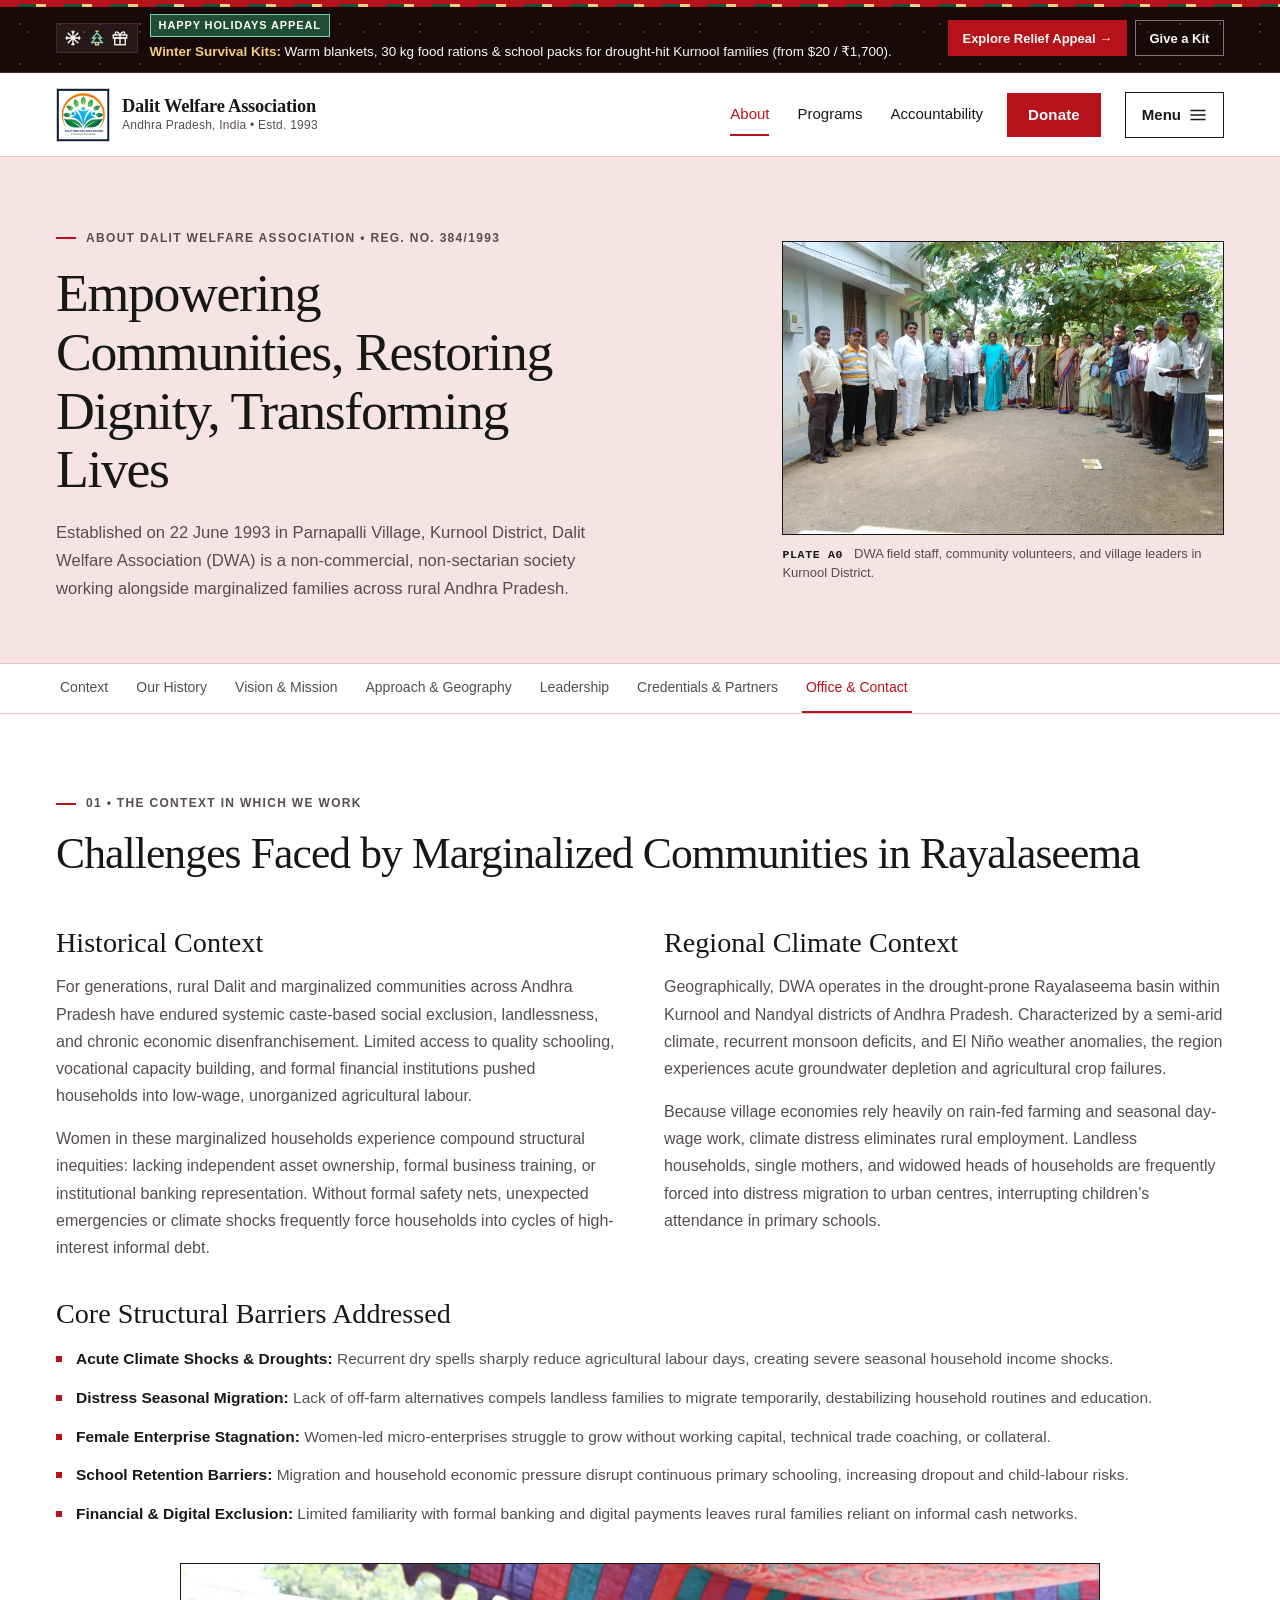
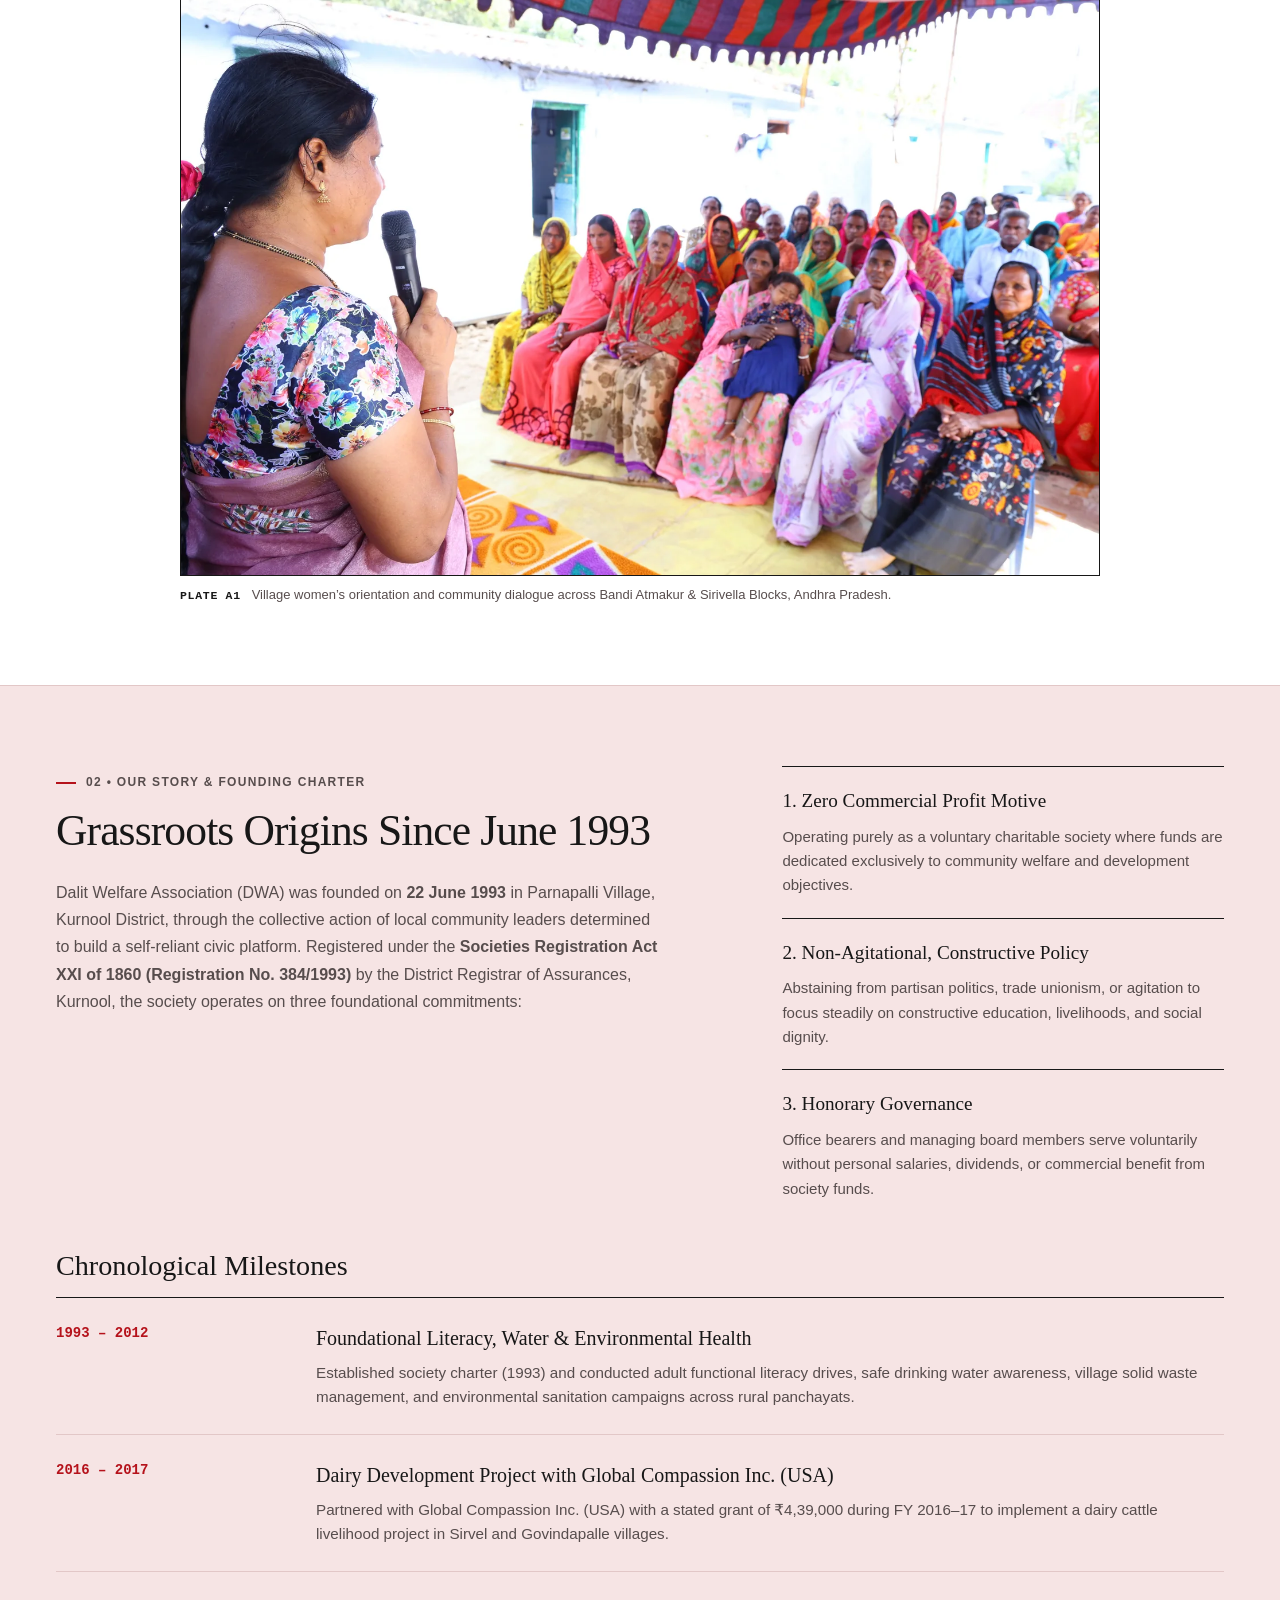
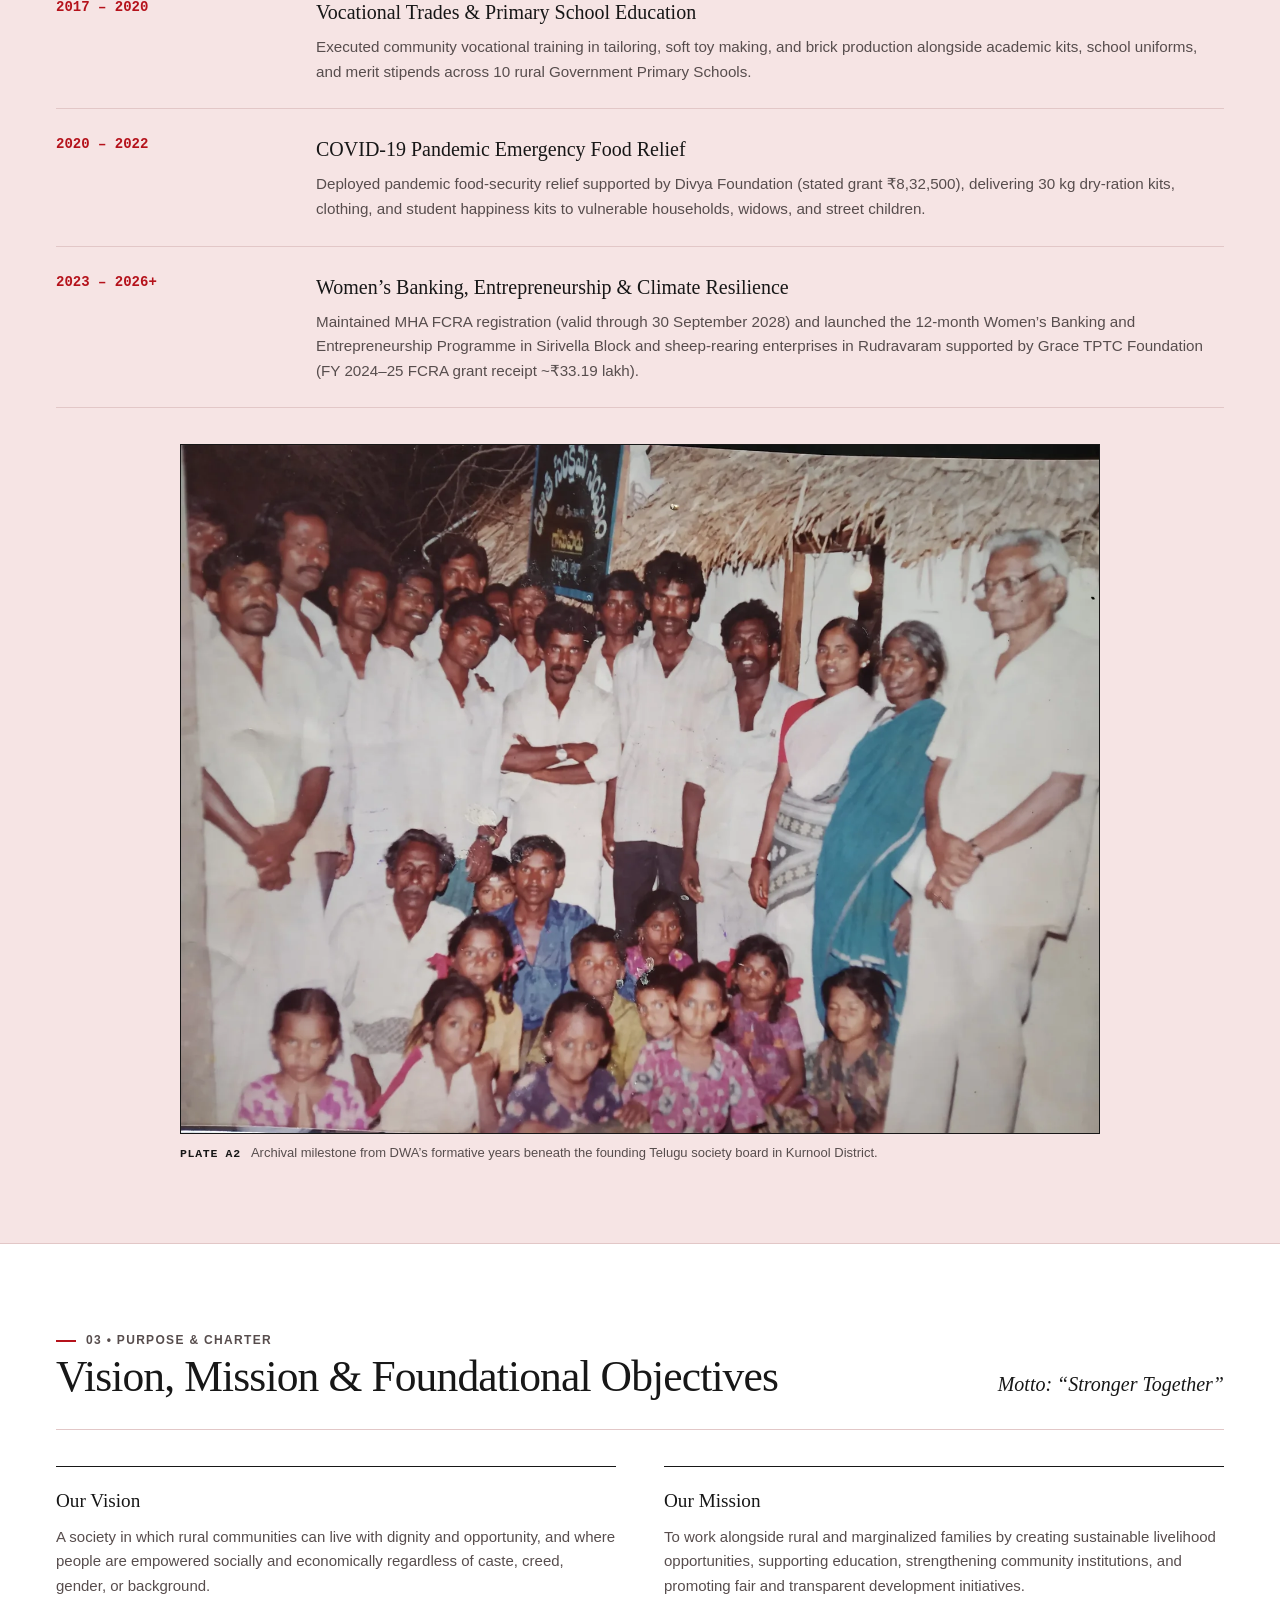
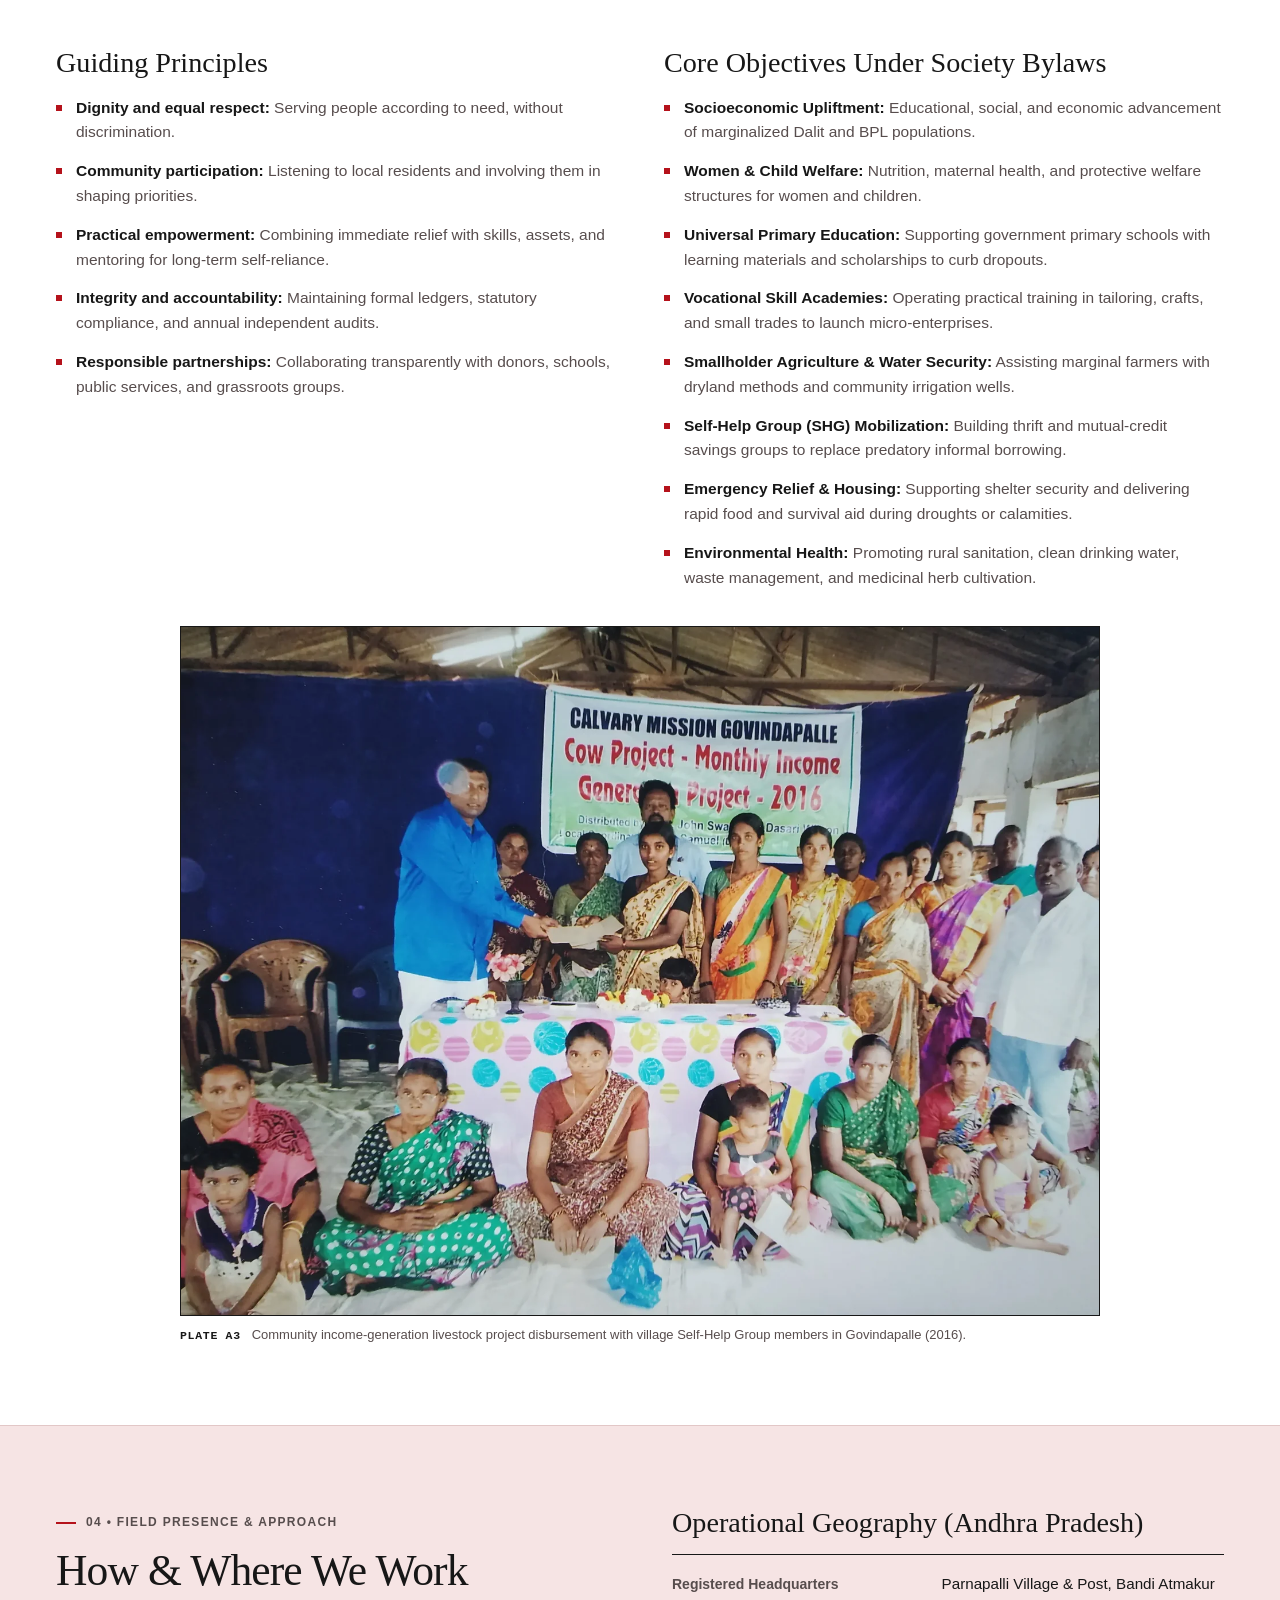
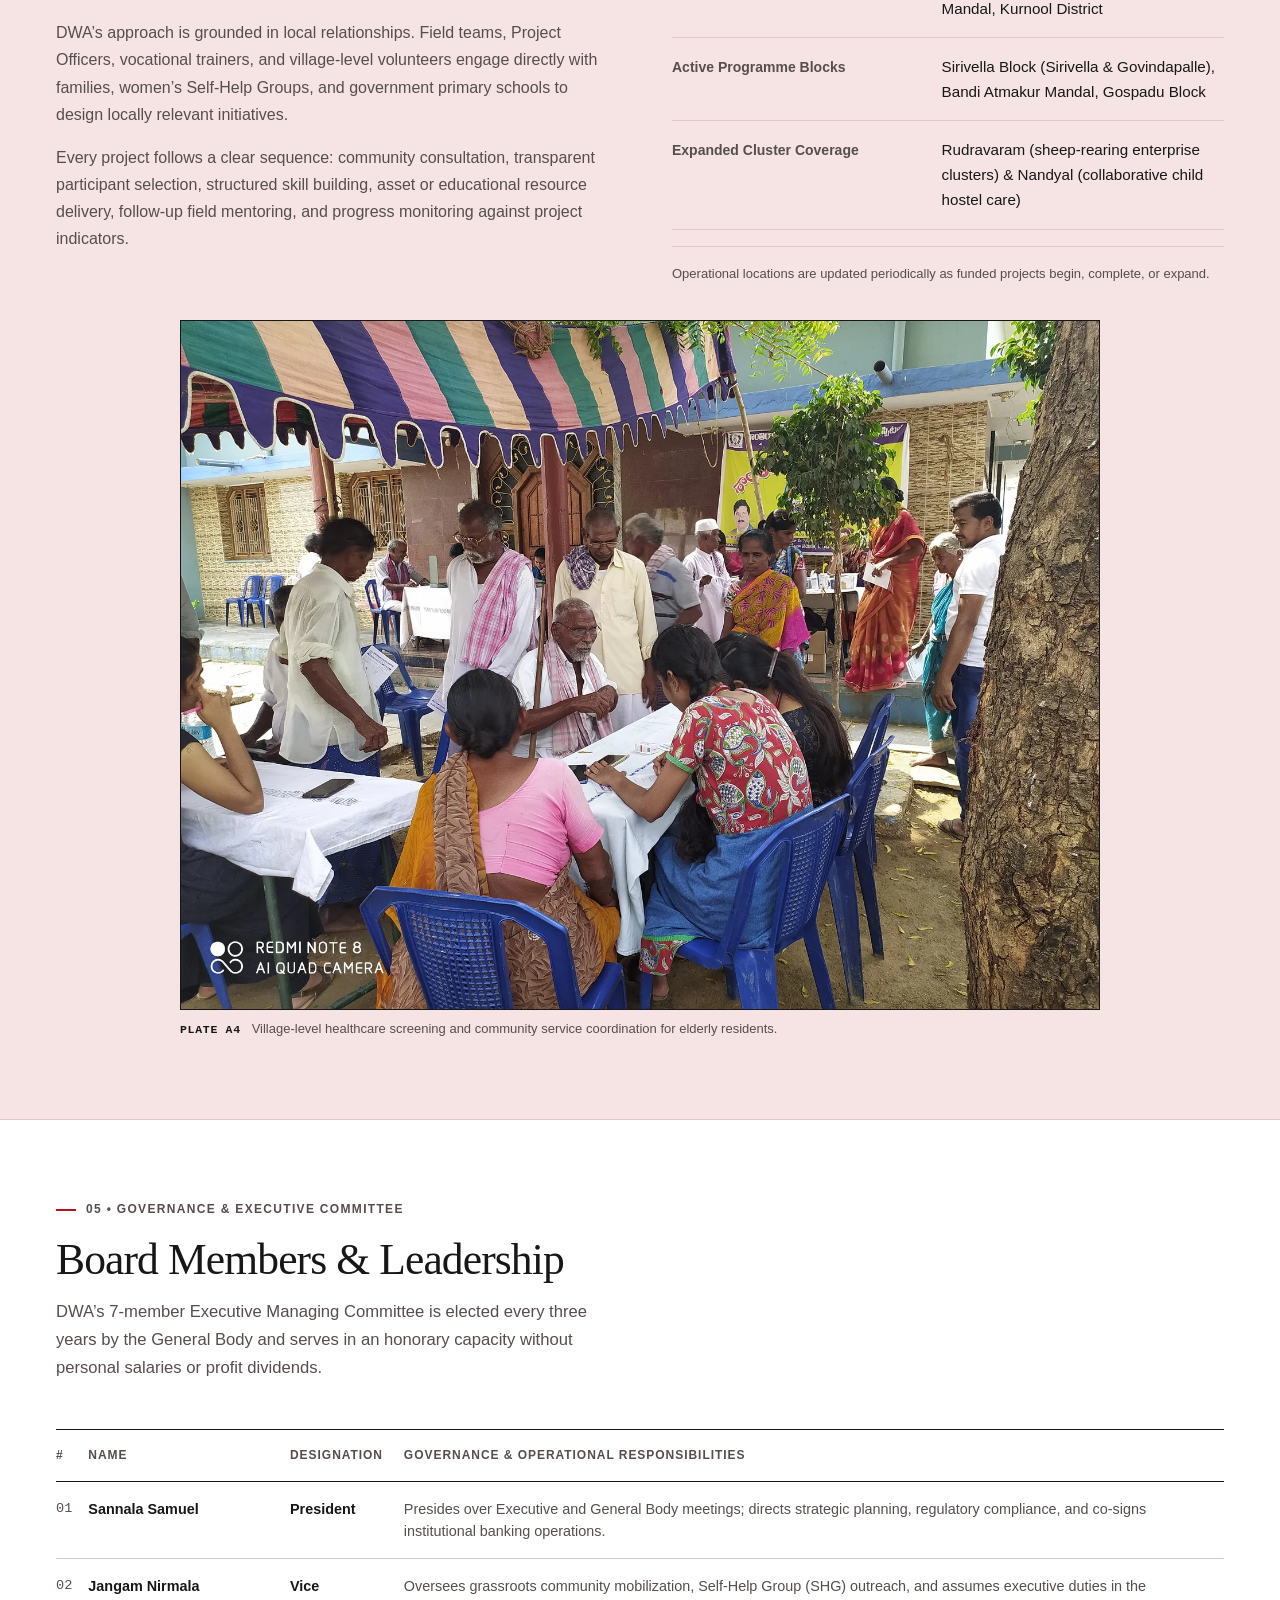
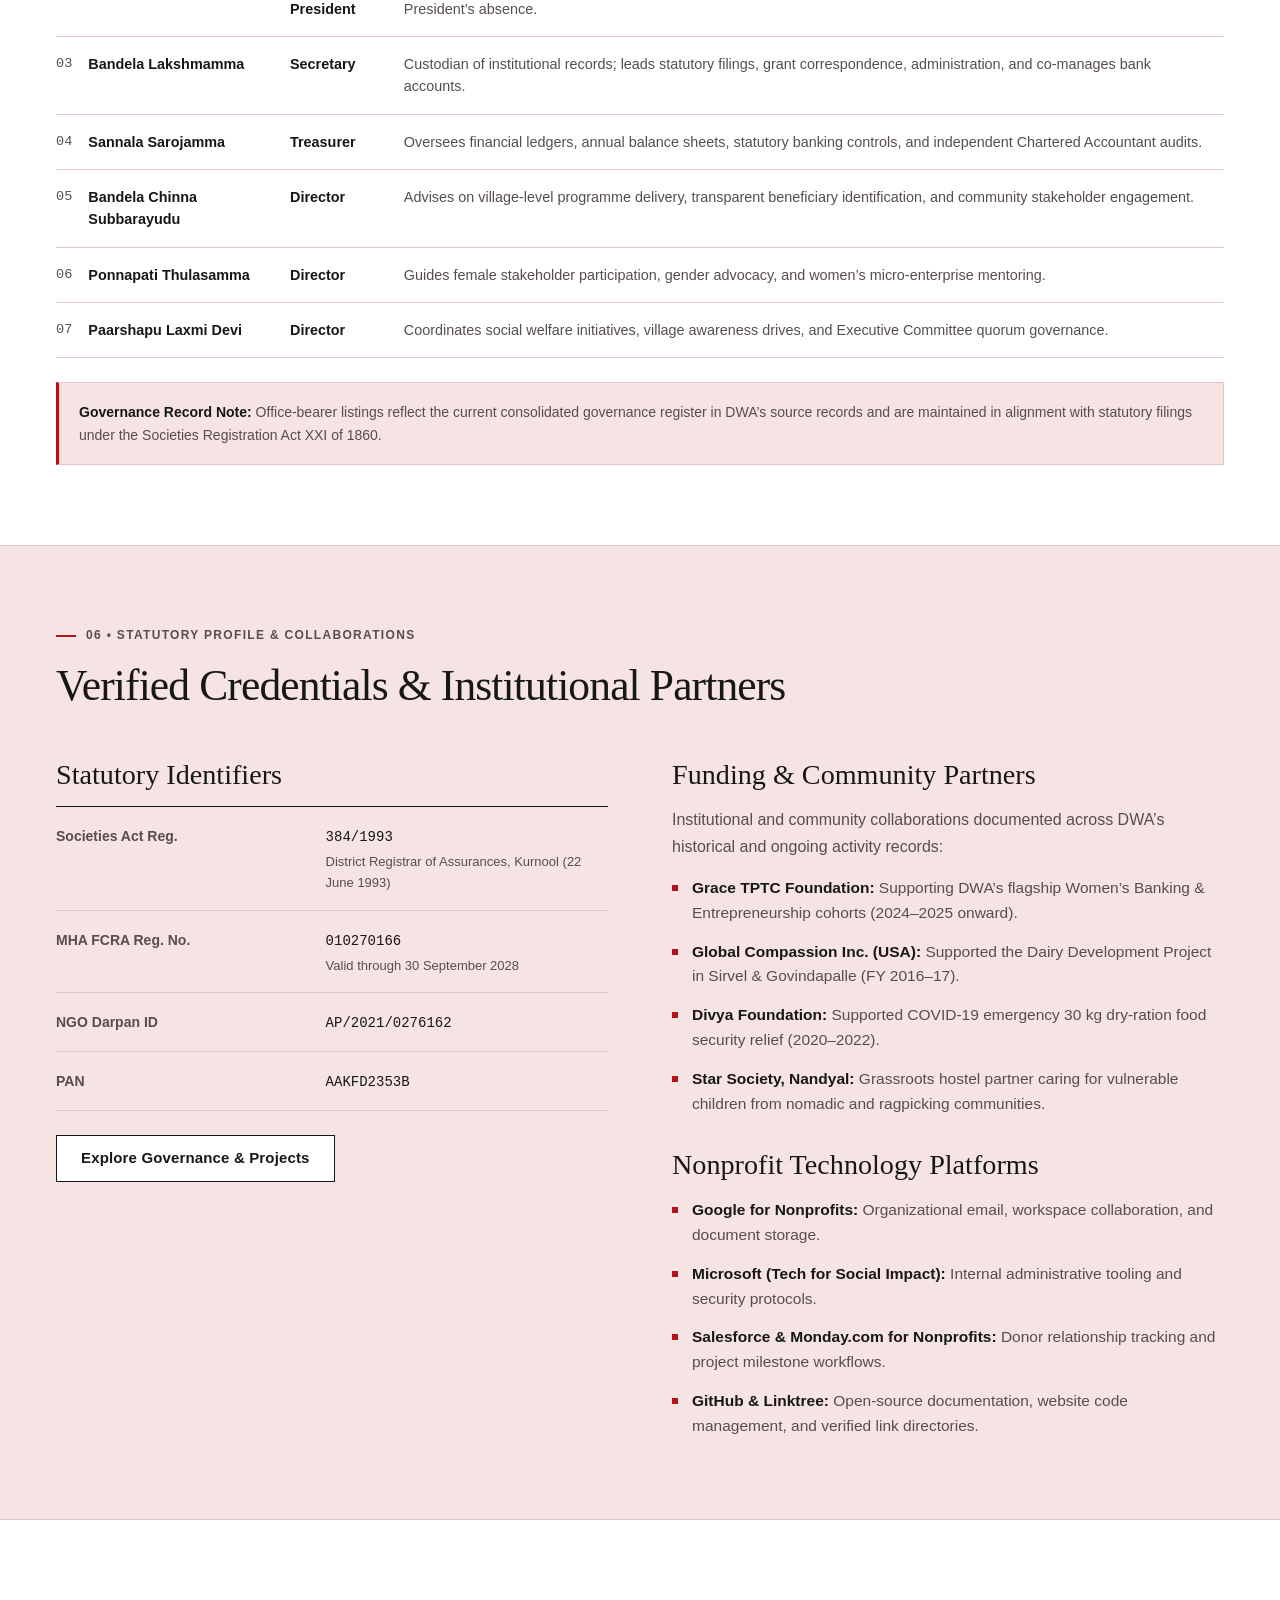
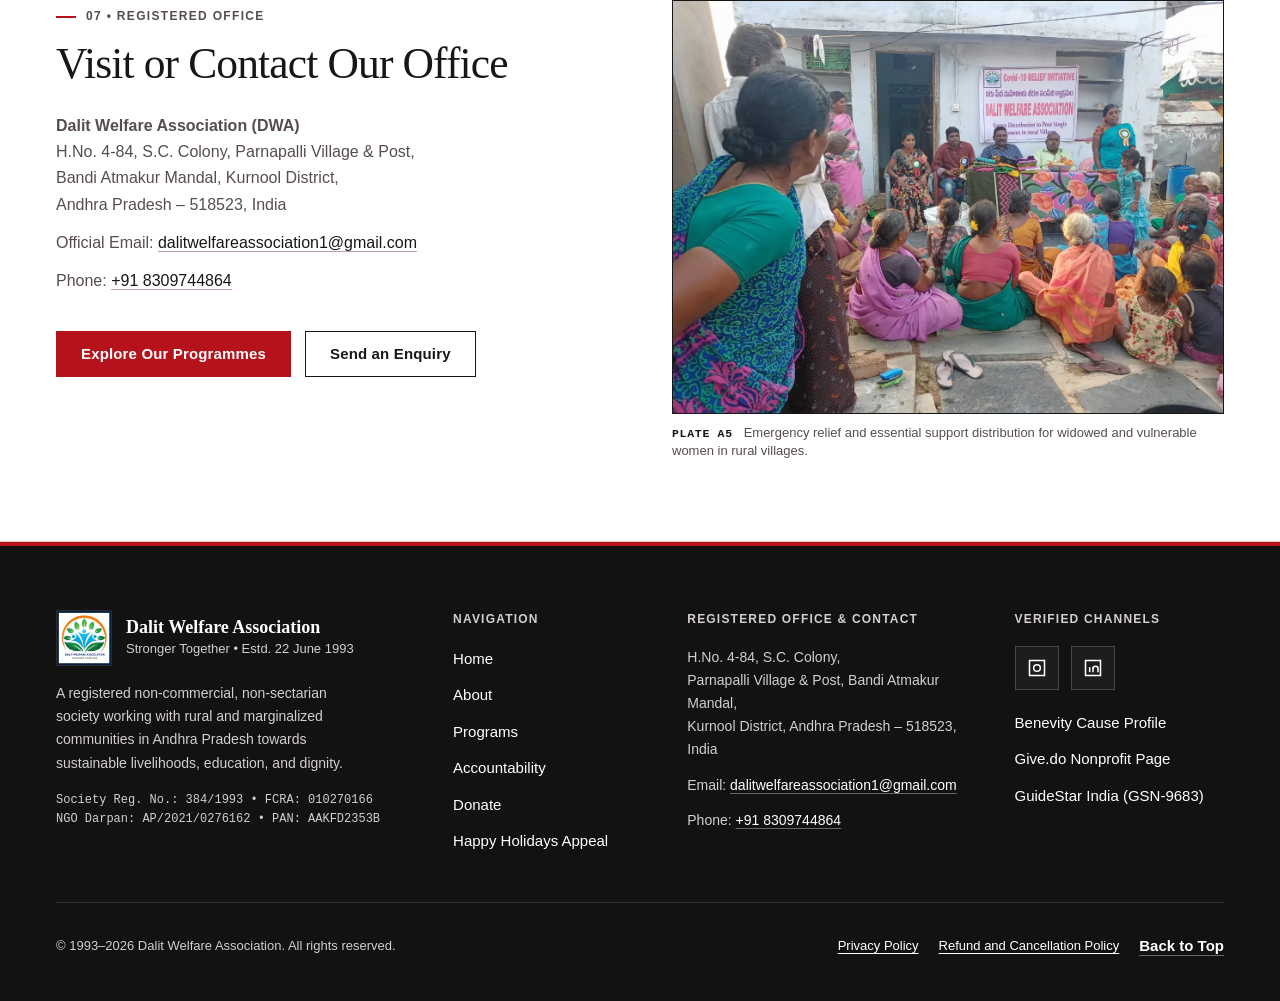
==== commit a5dd1f60: "Replace all placeholders with 38 WebP field photographs, set up Pages /api/submit monday.com handler" ====
--- a/about.html
+++ b/about.html
@@ -7,13 +7,13 @@
   <meta name="description" content="Founded 22 June 1993 in Kurnool, Andhra Pradesh, DWA is an honorary society advancing marginalized rural communities. Explore our history, board &amp; governance.">
   <meta name="robots" content="index, follow">
   <meta name="theme-color" content="#FFFFFF">
-  <link rel="canonical" href="https://dwaindiaa.org/about.html">
+  <link rel="canonical" href="https://dwaindiaa.org/about">
 
   <!-- Open Graph Metadata -->
   <meta property="og:type" content="website">
   <meta property="og:site_name" content="Dalit Welfare Association (DWA)">
   <meta property="og:locale" content="en_IN">
-  <meta property="og:url" content="https://dwaindiaa.org/about.html">
+  <meta property="og:url" content="https://dwaindiaa.org/about">
   <meta property="og:title" content="About Dalit Welfare Association (DWA) — History, Leadership &amp; Mission">
   <meta property="og:description" content="Registered non-commercial society empowering rural and marginalized communities in Kurnool and Nandyal districts, Andhra Pradesh since 1993.">
   <meta property="og:image" content="https://dwaindiaa.org/assets/images/dwa-logo-square.png">
@@ -38,8 +38,8 @@
     "@graph": [
       {
         "@type": "AboutPage",
-        "@id": "https://dwaindiaa.org/about.html#webpage",
-        "url": "https://dwaindiaa.org/about.html",
+        "@id": "https://dwaindiaa.org/about#webpage",
+        "url": "https://dwaindiaa.org/about",
         "name": "About Dalit Welfare Association (DWA)",
         "description": "Organizational history, regional context, vision, mission, honorary executive board, and verified statutory registrations of Dalit Welfare Association.",
         "inLanguage": "en-IN",
@@ -50,7 +50,7 @@
         "@type": "BreadcrumbList",
         "itemListElement": [
           { "@type": "ListItem", "position": 1, "name": "Home", "item": "https://dwaindiaa.org/" },
-          { "@type": "ListItem", "position": 2, "name": "About", "item": "https://dwaindiaa.org/about.html" }
+          { "@type": "ListItem", "position": 2, "name": "About", "item": "https://dwaindiaa.org/about" }
         ]
       }
     ]
@@ -268,18 +268,20 @@
           </div>
 
           <figure class="photo-figure">
-            <div class="photo-placeholder ratio-4x3" role="img" aria-label="Field photograph placeholder: Dalit Welfare Association grassroots leadership and rural community members">
-              <div class="photo-plate-meta">
-                <span>Plate A0</span>
-                <span>4:3 Editorial Ratio</span>
-              </div>
-              <div class="photo-placeholder-body">
-                <span class="photo-placeholder-kicker">Field Photograph Placeholder</span>
-                <p class="photo-placeholder-subject">
-                  Community Members &amp; Grassroots Volunteers &mdash; Andhra Pradesh Since 1993
-                </p>
-              </div>
-            </div>
+            <div class="photo-frame ratio-3x2">
+              <img
+                src="assets/images/A0.webp"
+                alt="Dalit Welfare Association field coordinators, women organizers, and village leaders standing outside the community centre"
+                width="1600"
+                height="1064"
+                class="photo-img"
+                fetchpriority="high"
+                decoding="async"
+              >
+            </div>
+            <figcaption class="photo-caption">
+              <span class="photo-caption-plate">Plate A0</span> DWA field staff, community volunteers, and village leaders in Kurnool District.
+            </figcaption>
           </figure>
         </div>
       </div>
@@ -343,21 +345,20 @@
           </ul>
         </div>
 
-        <figure class="photo-figure mt-lg">
-          <div class="photo-placeholder ratio-16x9" role="img" aria-label="Field photograph placeholder: Semi-arid agricultural landscape and rural community outreach in Kurnool District">
-            <div class="photo-plate-meta">
-              <span>Plate A1</span>
-              <span>16:9 Wide Documentary Ratio</span>
-            </div>
-            <div class="photo-placeholder-body">
-              <span class="photo-placeholder-kicker">Field Photograph Placeholder</span>
-              <p class="photo-placeholder-subject">
-                Community Interaction &amp; Rural Context &mdash; Bandi Atmakur &amp; Sirivella Blocks, Andhra Pradesh
-              </p>
-            </div>
+        <figure class="photo-figure photo-figure--wide mt-lg">
+          <div class="photo-frame ratio-3x2">
+            <img
+              src="assets/images/A1.webp"
+              alt="Rural women seated under an outdoor shade canopy during a DWA community orientation in Bandi Atmakur and Sirivella cluster"
+              width="1600"
+              height="1067"
+              class="photo-img"
+              loading="lazy"
+              decoding="async"
+            >
           </div>
           <figcaption class="photo-caption">
-            Reserved for an approved DWA documentary photograph depicting field outreach in Kurnool or Nandyal district.
+            <span class="photo-caption-plate">Plate A1</span> Village women&rsquo;s orientation and community dialogue across Bandi Atmakur &amp; Sirivella Blocks, Andhra Pradesh.
           </figcaption>
         </figure>
       </div>
@@ -432,19 +433,21 @@
           </div>
         </div>
 
-        <figure class="photo-figure mt-lg">
-          <div class="photo-placeholder ratio-16x9" role="img" aria-label="Field photograph placeholder: Historical DWA community literacy, dairy development, and relief initiatives">
-            <div class="photo-plate-meta">
-              <span>Plate A2</span>
-              <span>16:9 Archival Ratio</span>
-            </div>
-            <div class="photo-placeholder-body">
-              <span class="photo-placeholder-kicker">Field Photograph Placeholder</span>
-              <p class="photo-placeholder-subject">
-                Three Decades of Community Milestones &mdash; From Foundational Literacy to Scaled Entrepreneurship
-              </p>
-            </div>
-          </div>
+        <figure class="photo-figure photo-figure--wide mt-lg">
+          <div class="photo-frame ratio-4x3">
+            <img
+              src="assets/images/A2.webp"
+              alt="Archival photograph of founding Dalit Welfare Association community members and village children standing beneath the Telugu society signboard in Gosapadu"
+              width="1600"
+              height="1200"
+              class="photo-img"
+              loading="lazy"
+              decoding="async"
+            >
+          </div>
+          <figcaption class="photo-caption">
+            <span class="photo-caption-plate">Plate A2</span> Archival milestone from DWA&rsquo;s formative years beneath the founding Telugu society board in Kurnool District.
+          </figcaption>
         </figure>
       </div>
     </section>
@@ -502,19 +505,21 @@
           </div>
         </div>
 
-        <figure class="photo-figure mt-lg">
-          <div class="photo-placeholder ratio-16x9" role="img" aria-label="Field photograph placeholder: Women's Self-Help Group solidarity and educational outreach">
-            <div class="photo-plate-meta">
-              <span>Plate A3</span>
-              <span>16:9 Wide Feature Ratio</span>
-            </div>
-            <div class="photo-placeholder-body">
-              <span class="photo-placeholder-kicker">Field Photograph Placeholder</span>
-              <p class="photo-placeholder-subject">
-                Stronger Together &mdash; Equal Dignity, Livelihoods &amp; Community Institutions
-              </p>
-            </div>
-          </div>
+        <figure class="photo-figure photo-figure--wide mt-lg">
+          <div class="photo-frame ratio-4x3">
+            <img
+              src="assets/images/A3.webp"
+              alt="Rural women Self-Help Group participants and field coordinators gathered for the Govindapalle 2016 monthly income-generation dairy project handover"
+              width="1600"
+              height="1200"
+              class="photo-img"
+              loading="lazy"
+              decoding="async"
+            >
+          </div>
+          <figcaption class="photo-caption">
+            <span class="photo-caption-plate">Plate A3</span> Community income-generation livestock project disbursement with village Self-Help Group members in Govindapalle (2016).
+          </figcaption>
         </figure>
       </div>
     </section>
@@ -556,19 +561,21 @@
           </div>
         </div>
 
-        <figure class="photo-figure mt-lg">
-          <div class="photo-placeholder ratio-16x9" role="img" aria-label="Field photograph placeholder: Village-level consultation across Sirivella and Bandi Atmakur Mandals">
-            <div class="photo-plate-meta">
-              <span>Plate A4</span>
-              <span>16:9 Field Approach Ratio</span>
-            </div>
-            <div class="photo-placeholder-body">
-              <span class="photo-placeholder-kicker">Field Photograph Placeholder</span>
-              <p class="photo-placeholder-subject">
-                Village-Level Engagement &mdash; Sirivella, Bandi Atmakur, Gospadu &amp; Rudravaram Clusters
-              </p>
-            </div>
-          </div>
+        <figure class="photo-figure photo-figure--wide mt-lg">
+          <div class="photo-frame ratio-4x3">
+            <img
+              src="assets/images/A4.webp"
+              alt="Elderly rural residents consulting healthcare workers at a DWA-facilitated village medical and preventive screening camp"
+              width="1600"
+              height="1200"
+              class="photo-img"
+              loading="lazy"
+              decoding="async"
+            >
+          </div>
+          <figcaption class="photo-caption">
+            <span class="photo-caption-plate">Plate A4</span> Village-level healthcare screening and community service coordination for elderly residents.
+          </figcaption>
         </figure>
       </div>
     </section>
@@ -729,20 +736,19 @@
           </div>
 
           <figure class="photo-figure">
-            <div class="photo-placeholder ratio-4x3" role="img" aria-label="Field photograph placeholder: DWA field centre and village community meeting">
-              <div class="photo-plate-meta">
-                <span>Plate A5</span>
-                <span>4:3 Editorial Ratio</span>
-              </div>
-              <div class="photo-placeholder-body">
-                <span class="photo-placeholder-kicker">Field Photograph Placeholder</span>
-                <p class="photo-placeholder-subject">
-                  Parnapalli Field Office &amp; Village Community Consultation
-                </p>
-              </div>
+            <div class="photo-frame ratio-4x3">
+              <img
+                src="assets/images/A5.webp"
+                alt="Dalit Welfare Association field committee distributing relief sarees to widowed and single rural women outside a village centre"
+                width="1280"
+                height="960"
+                class="photo-img"
+                loading="lazy"
+                decoding="async"
+              >
             </div>
             <figcaption class="photo-caption">
-              Reserved for an approved photograph of DWA&rsquo;s field office or village community engagement.
+              <span class="photo-caption-plate">Plate A5</span> Emergency relief and essential support distribution for widowed and vulnerable women in rural villages.
             </figcaption>
           </figure>
         </div>
--- a/assets/css/styles.css
+++ b/assets/css/styles.css
@@ -96,9 +96,10 @@
     transition-duration: 0.01ms !important;
     scroll-behavior: auto !important;
   }
-  html.js-reveal-ready main > section {
-    opacity: 1;
-    transform: none;
+  html.js-reveal-ready main > section,
+  html.js-reveal-ready .reveal-item {
+    opacity: 1 !important;
+    transform: none !important;
   }
 }
 
@@ -781,13 +782,63 @@
 }
 
 /* Explicit ratios prevent Cumulative Layout Shift (CLS) */
+.photo-frame {
+  position: relative;
+  width: 100%;
+  overflow: hidden;
+  background-color: var(--bg-secondary);
+  border: 1px solid var(--border-dark);
+}
+
+.band-alt .photo-frame,
+.meter-section .photo-frame,
+.programs-section .photo-frame,
+.international-section .photo-frame,
+.page-hero .photo-frame {
+  background-color: var(--bg-primary);
+}
+
+.photo-img {
+  display: block;
+  width: 100%;
+  height: 100%;
+  object-fit: cover;
+  object-position: center 22%;
+}
+
+.photo-caption-plate {
+  font-family: var(--font-mono);
+  font-size: 0.72rem;
+  font-weight: 600;
+  letter-spacing: 0.06em;
+  text-transform: uppercase;
+  color: var(--text-primary);
+  margin-right: 0.45rem;
+}
+
+.photo-figure--wide {
+  width: 100%;
+  max-width: 920px;
+  margin-left: auto;
+  margin-right: auto;
+}
+
+.media-stack {
+  display: flex;
+  flex-direction: column;
+  gap: 1.5rem;
+}
+
 .ratio-hero {
-  aspect-ratio: 5 / 4;
-}
-
-@media (min-width: 1024px) {
-  .ratio-hero {
-    aspect-ratio: 4 / 5;
+  aspect-ratio: 4 / 3;
+}
+
+.ratio-portrait {
+  aspect-ratio: 3 / 4;
+}
+
+@media (min-width: 1024px) {
+  .ratio-portrait {
     max-height: calc(100vh - var(--header-height) - 5rem);
   }
 }
@@ -3167,6 +3218,15 @@
   border-top-color: var(--accent-red);
 }
 
+.kit-card-media {
+  width: 100%;
+  aspect-ratio: 4 / 3;
+  overflow: hidden;
+  border: 1px solid var(--border-color);
+  background-color: var(--bg-secondary);
+  margin-bottom: 1rem;
+}
+
 .kit-card-top {
   display: flex;
   align-items: flex-start;
@@ -3315,15 +3375,15 @@
 }
 
 /* ==========================================================================
-   19. WHOLE-SITE SECTION SMOOTH SLIDE-UP REVEAL ANIMATION
+   19. WHOLE-SITE SECTION, BOX & IMAGE SMOOTH SLIDE-UP REVEAL ANIMATIONS
    Progressive enhancement: active only when JS sets html.js-reveal-ready
    ========================================================================== */
 
 html.js-reveal-ready main > section {
   opacity: 0;
-  transform: translateY(28px);
-  transition: opacity 0.65s cubic-bezier(0.22, 1, 0.36, 1),
-              transform 0.65s cubic-bezier(0.22, 1, 0.36, 1);
+  transform: translateY(22px);
+  transition: opacity 0.6s cubic-bezier(0.22, 1, 0.36, 1),
+              transform 0.6s cubic-bezier(0.22, 1, 0.36, 1);
   will-change: opacity, transform;
 }
 
@@ -3331,6 +3391,45 @@
   opacity: 1;
   transform: translateY(0);
   will-change: auto;
+}
+
+html.js-reveal-ready .reveal-item {
+  opacity: 0;
+  transform: translateY(24px);
+  transition: opacity 0.62s cubic-bezier(0.22, 1, 0.36, 1) var(--reveal-delay, 0ms),
+              transform 0.62s cubic-bezier(0.22, 1, 0.36, 1) var(--reveal-delay, 0ms),
+              border-color 0.2s ease,
+              background-color 0.2s ease;
+  will-change: opacity, transform;
+}
+
+html.js-reveal-ready .photo-figure.reveal-item,
+html.js-reveal-ready img.reveal-item {
+  transform: translateY(24px) scale(0.985);
+}
+
+html.js-reveal-ready .reveal-item:nth-child(2) { --reveal-delay: 60ms; }
+html.js-reveal-ready .reveal-item:nth-child(3) { --reveal-delay: 120ms; }
+html.js-reveal-ready .reveal-item:nth-child(4) { --reveal-delay: 180ms; }
+html.js-reveal-ready .reveal-item:nth-child(5) { --reveal-delay: 240ms; }
+html.js-reveal-ready .reveal-item:nth-child(6) { --reveal-delay: 300ms; }
+
+html.js-reveal-ready .reveal-item.is-visible {
+  opacity: 1;
+  transform: translateY(0) scale(1);
+  will-change: auto;
+}
+
+html.js-reveal-ready .reveal-item.is-visible:hover {
+  --reveal-delay: 0ms;
+}
+
+html.js-reveal-ready .kit-card.reveal-item.is-visible:hover {
+  transform: translateY(-3px);
+}
+
+html.js-reveal-ready .tier-card.reveal-item.is-visible:hover {
+  transform: translateY(-2px);
 }
 
 /* ==========================================================================
@@ -3348,7 +3447,8 @@
   .copy-btn {
     display: none !important;
   }
-  html.js-reveal-ready main > section {
+  html.js-reveal-ready main > section,
+  html.js-reveal-ready .reveal-item {
     opacity: 1 !important;
     transform: none !important;
   }
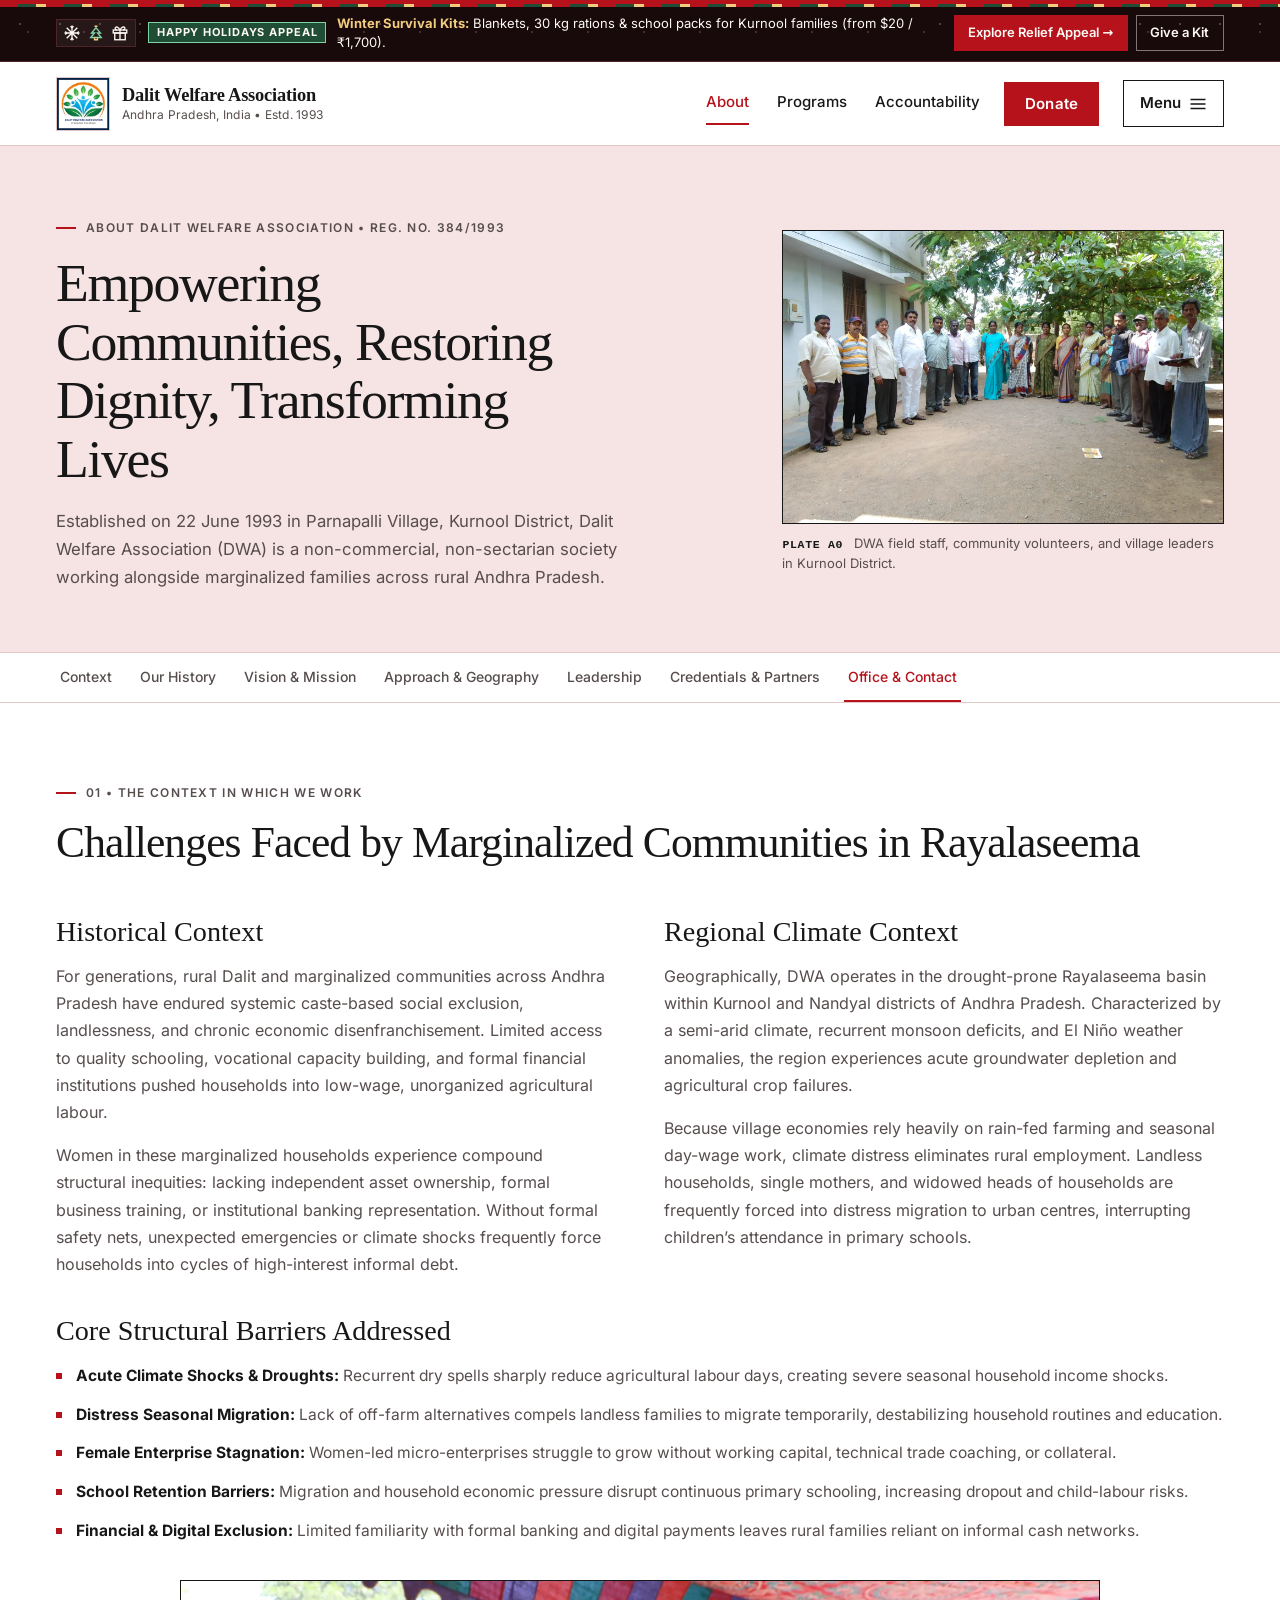
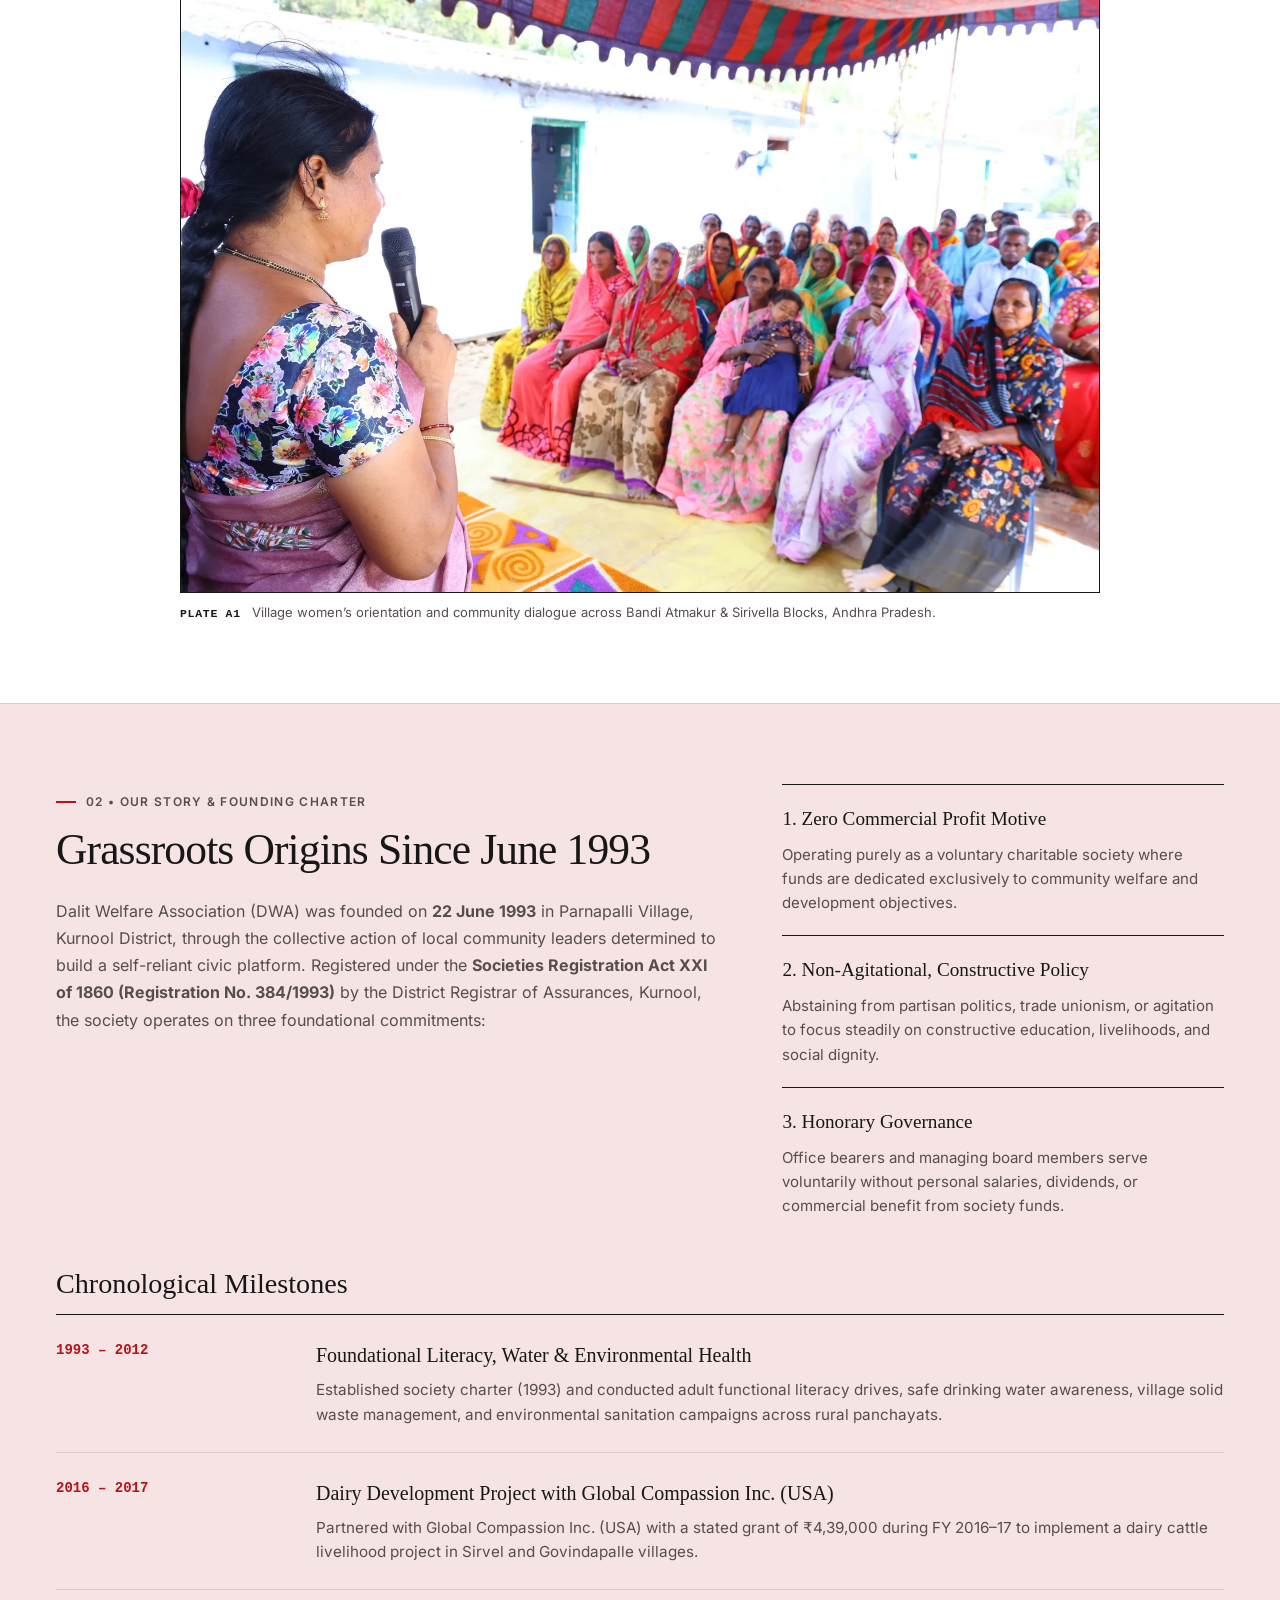
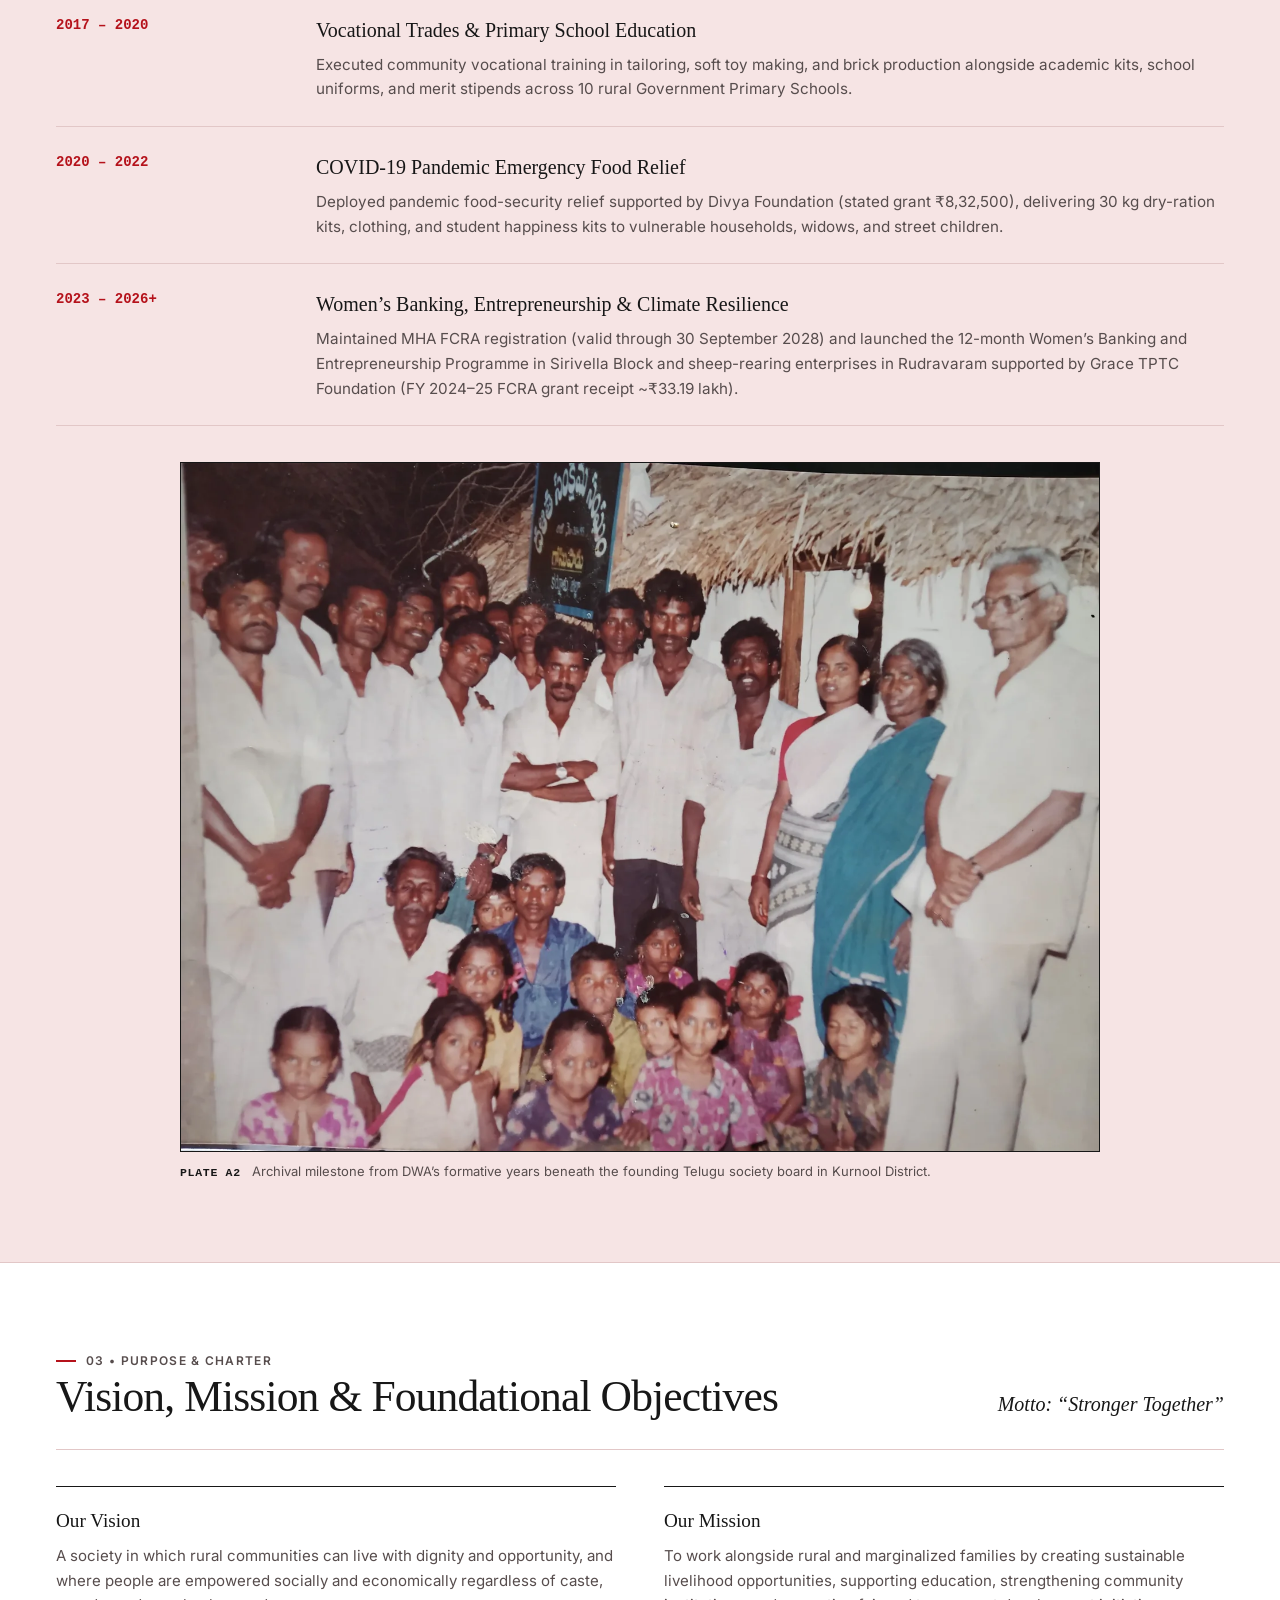
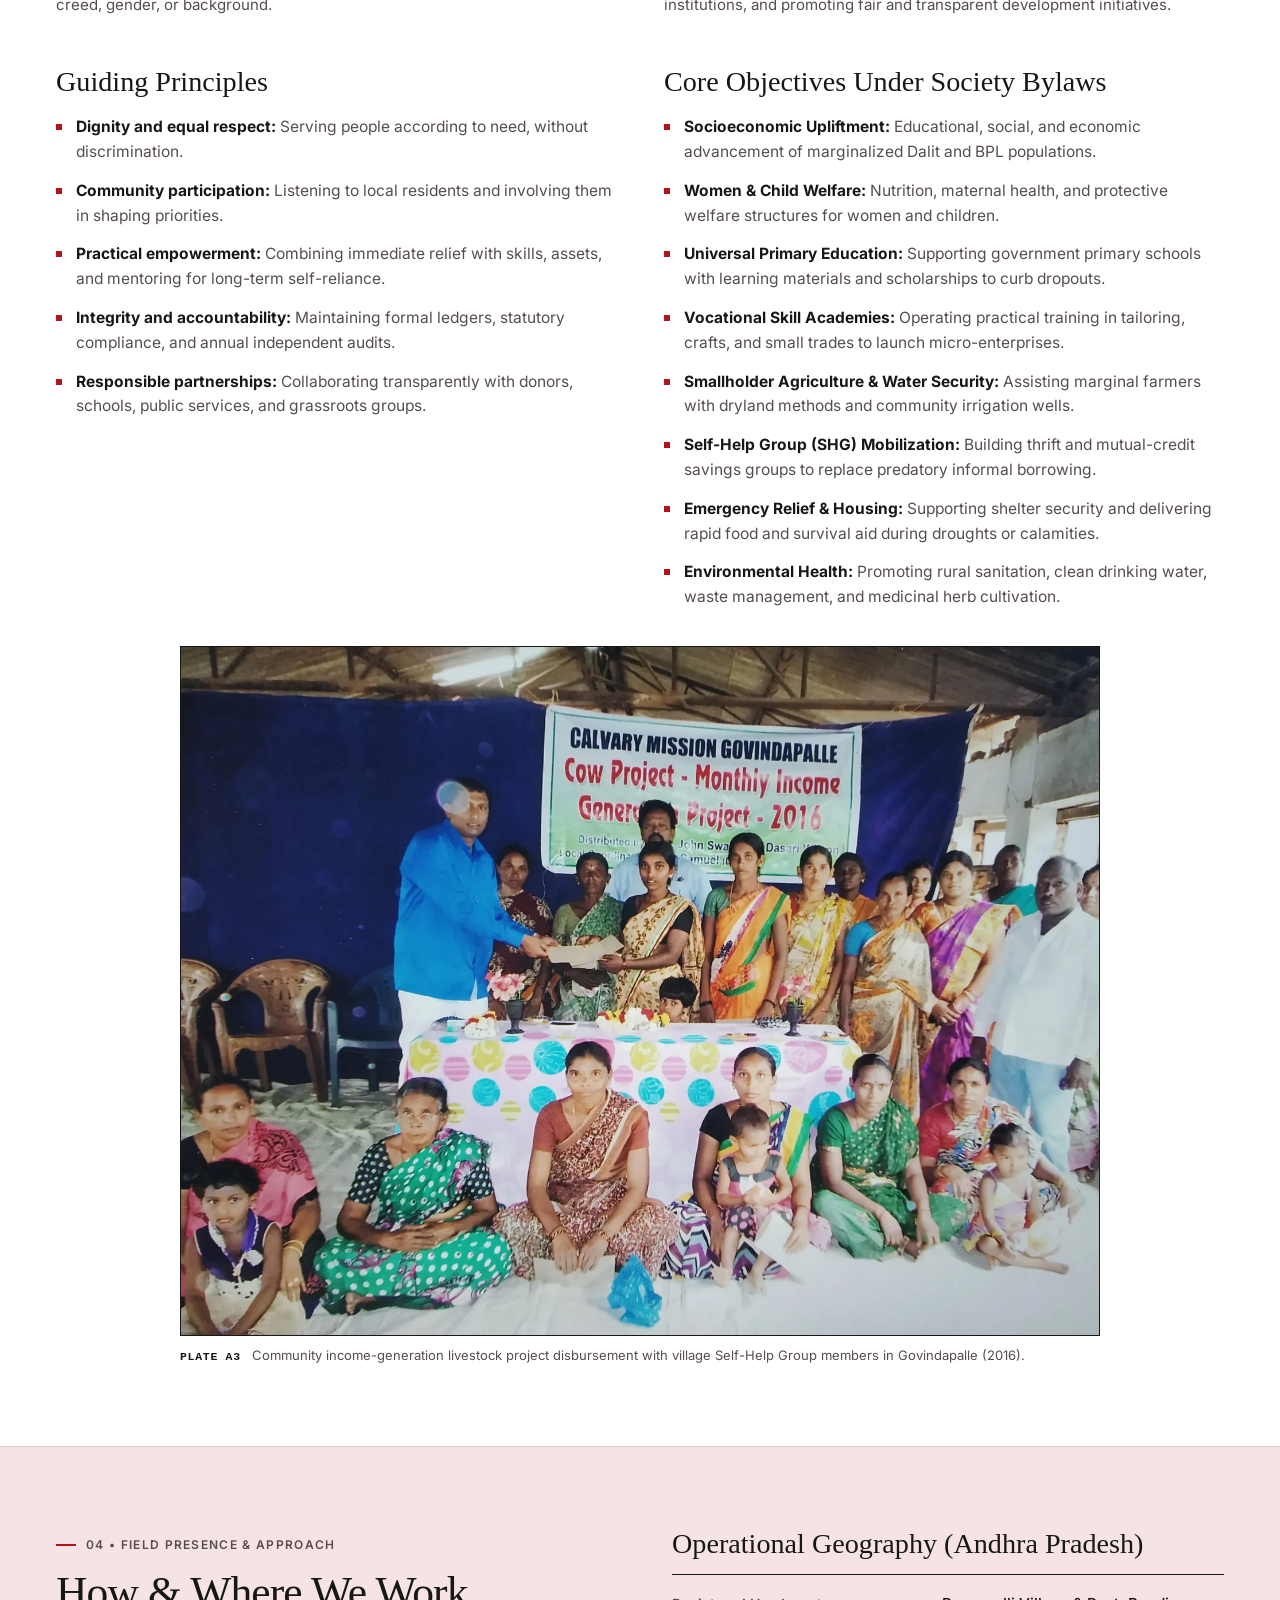
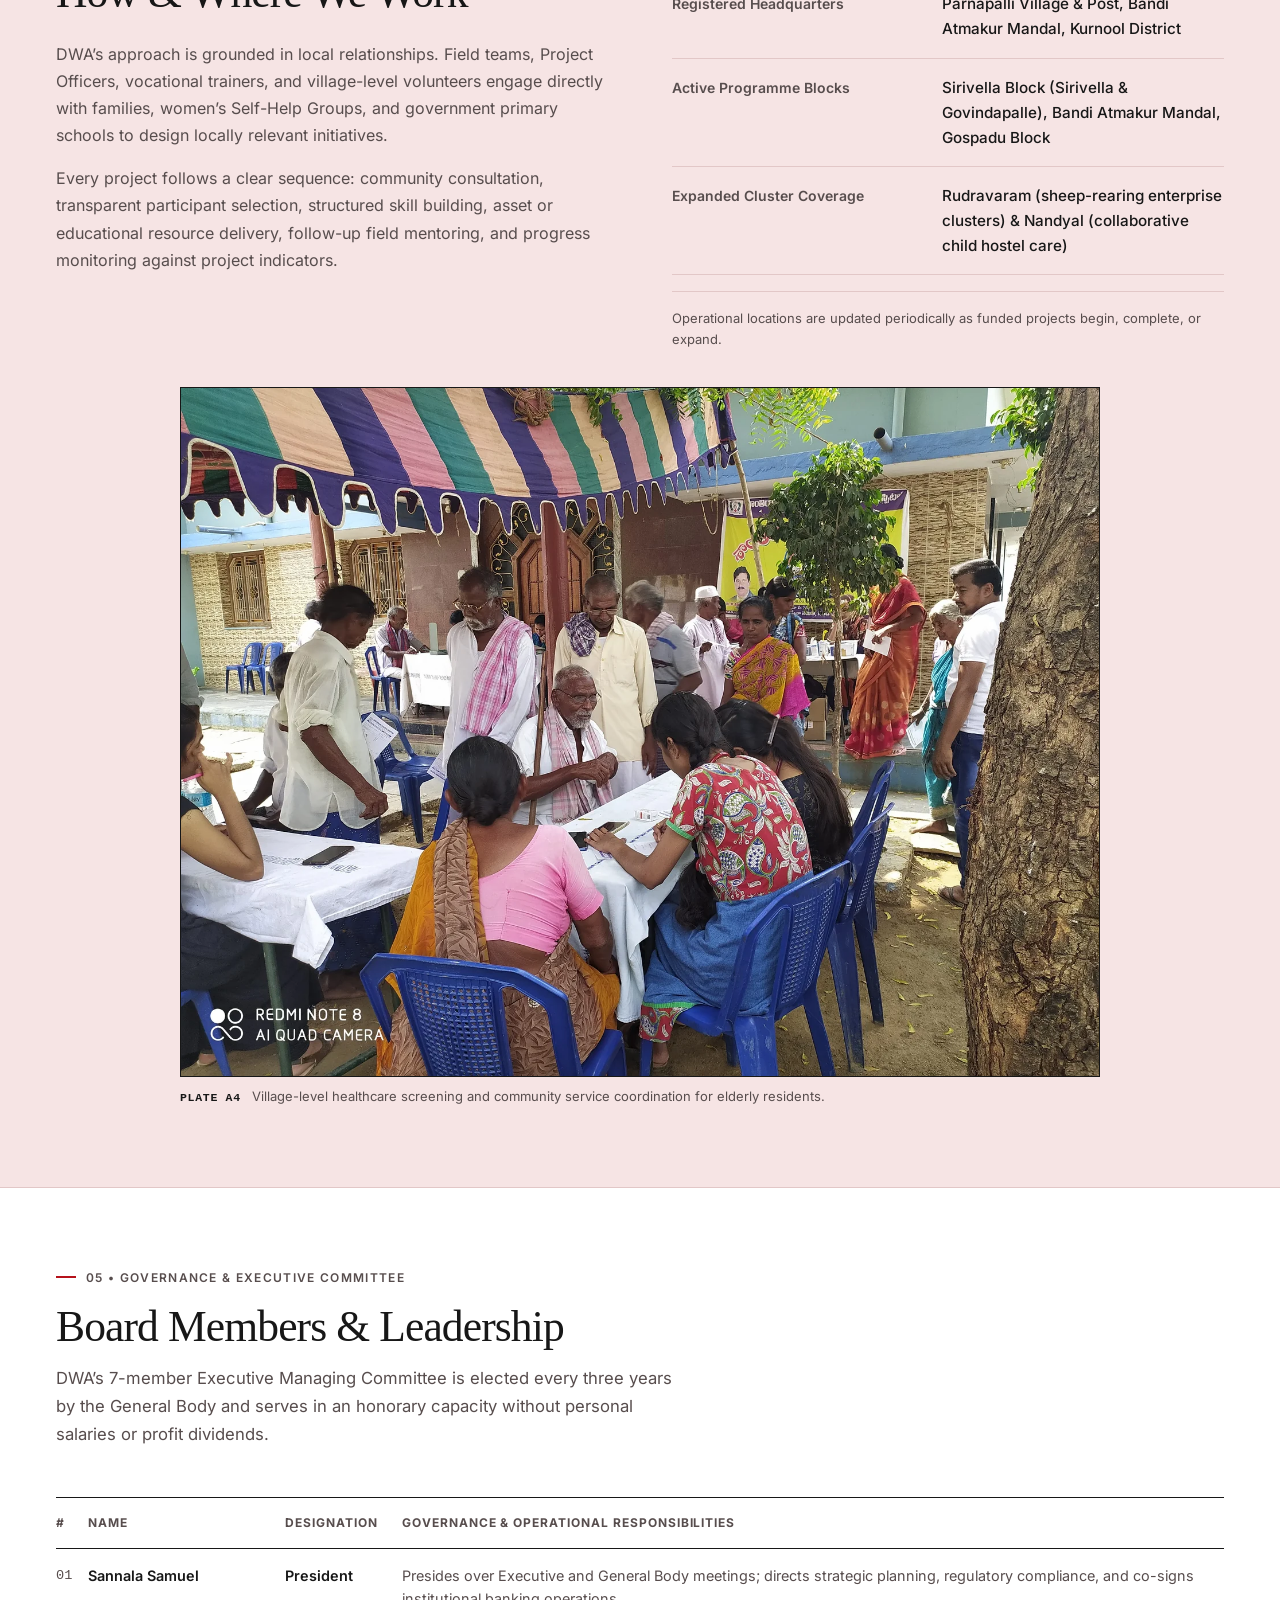
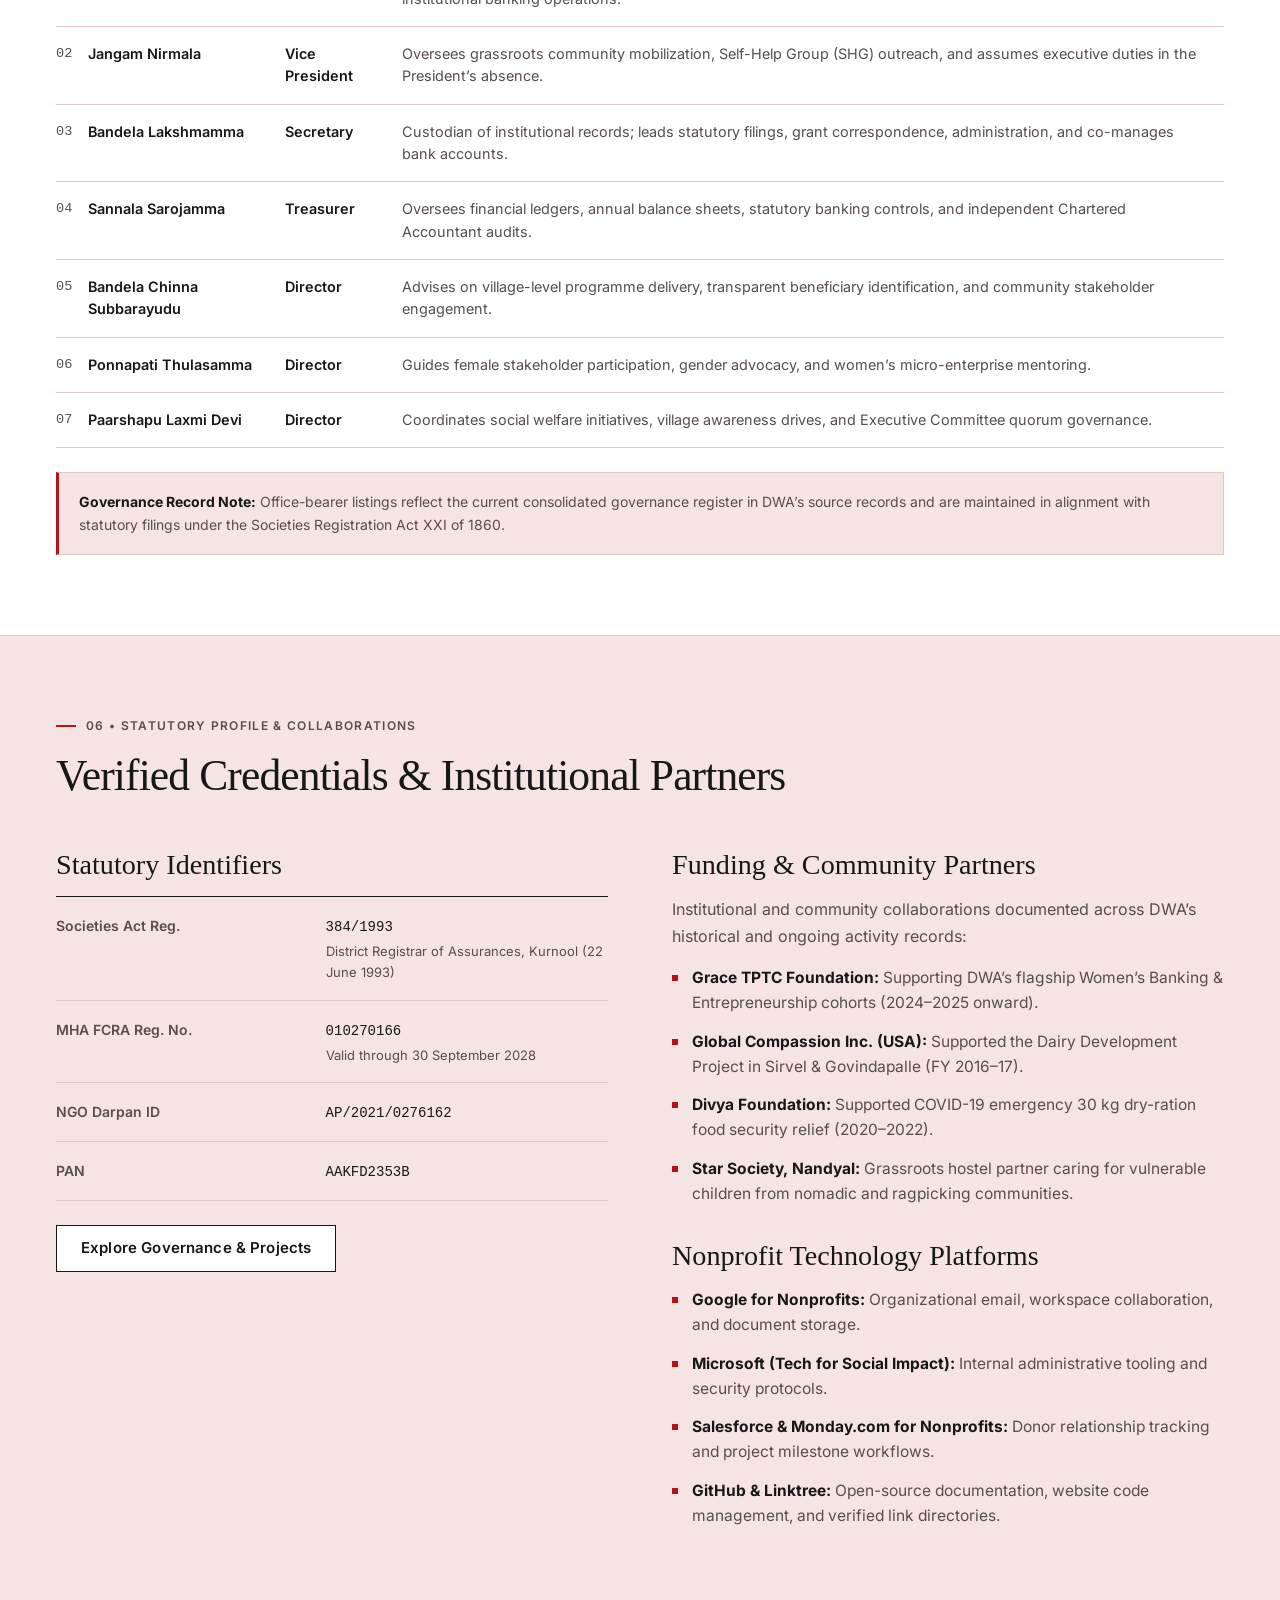
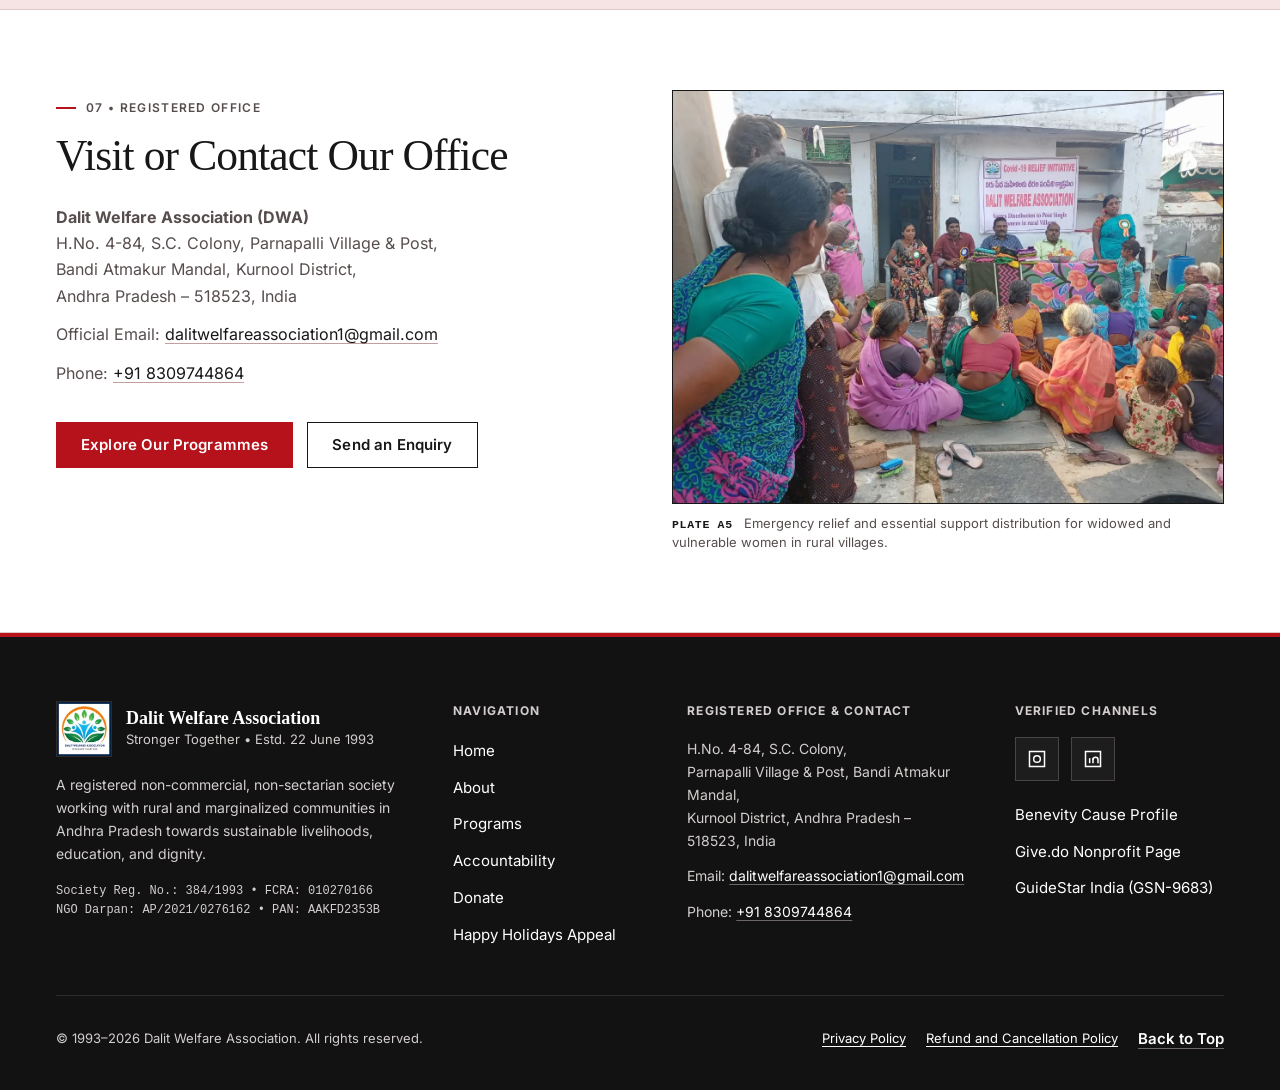
==== commit 40be4b0c: "Use self-hosted Inter body font, align top banner and forms, remove coordinator name on campaign pag" ====
--- a/about.html
+++ b/about.html
@@ -3,6 +3,16 @@
 <head>
   <meta charset="UTF-8">
   <meta name="viewport" content="width=device-width, initial-scale=1.0">
+
+  <!-- Google tag (gtag.js) -->
+  <script async src="https://www.googletagmanager.com/gtag/js?id=G-67XGYJ70TD"></script>
+  <script>
+    window.dataLayer = window.dataLayer || [];
+    function gtag(){dataLayer.push(arguments);}
+    gtag('js', new Date());
+
+    gtag('config', 'G-67XGYJ70TD');
+  </script>
   <title>About Dalit Welfare Association (DWA) — Established 1993</title>
   <meta name="description" content="Founded 22 June 1993 in Kurnool, Andhra Pradesh, DWA is an honorary society advancing marginalized rural communities. Explore our history, board &amp; governance.">
   <meta name="robots" content="index, follow">
@@ -30,6 +40,7 @@
 
   <link rel="icon" type="image/png" sizes="64x64" href="assets/images/favicon-64.png">
   <link rel="apple-touch-icon" sizes="180x180" href="assets/images/apple-touch-icon.png">
+  <link rel="preload" as="font" href="assets/fonts/inter-var-latin.woff2" type="font/woff2" crossorigin>
   <link rel="stylesheet" href="assets/css/styles.css">
 
   <script type="application/ld+json">
@@ -76,7 +87,7 @@
               <polygon stroke="#7FD4A6" points="12 5 6 12 10 12 5 18 19 18 14 12 18 12 12 5"></polygon>
               <path stroke="#F2CC7E" d="M10 18v3h4v-3"></path>
             </svg>
-            <svg class="holiday-icon-svg holiday-anim-float" viewBox="0 0 24 24" fill="none" stroke="currentColor" stroke-width="1.8">
+            <svg class="holiday-icon-svg" viewBox="0 0 24 24" fill="none" stroke="currentColor" stroke-width="1.8">
               <rect x="3" y="8" width="18" height="4"></rect>
               <rect x="5" y="12" width="14" height="9"></rect>
               <path d="M12 8v13M8 8c-1.5 0-2.5-1-2.5-2.2S6.8 3.5 8.5 4.2C10.1 4.9 12 8 12 8s1.9-3.1 3.5-3.8C17.2 3.5 18.5 4.5 18.5 5.8S17.5 8 16 8"></path>
@@ -84,9 +95,9 @@
           </div>
           <div class="holiday-banner-copy">
             <span class="holiday-banner-tag">Happy Holidays Appeal</span>
-            <span class="holiday-banner-text">
-              <strong>Winter Survival Kits:</strong> Warm blankets, 30 kg food rations &amp; school packs for drought-hit Kurnool families (from $20 / ₹1,700).
-            </span>
+            <p class="holiday-banner-text">
+              <strong>Winter Survival Kits:</strong> Blankets, 30 kg rations &amp; school packs for Kurnool families (from $20 / ₹1,700).
+            </p>
           </div>
         </div>
         <div class="holiday-banner-actions">
--- a/assets/css/styles.css
+++ b/assets/css/styles.css
@@ -3,6 +3,15 @@
    Monochrome Editorial System with Restrained Accent Red
    Zero external CDN dependencies | Strictly square geometry (border-radius: 0)
    ========================================================================== */
+
+@font-face {
+  font-family: 'Inter';
+  font-style: normal;
+  font-weight: 100 900;
+  font-display: swap;
+  src: url('../fonts/inter-var-latin.woff2') format('woff2-variations'),
+       url('../fonts/inter-var-latin.woff2') format('woff2');
+}
 
 :root {
   /* Color Palette: White Primary + Saturated Red-Tinted Alternate Sections + Black Footer */
@@ -26,9 +35,9 @@
   --footer-border: #2F2B2B;
   --footer-accent: #F5737A;
 
-  /* Typography (Zero external font network requests) */
+  /* Typography (Self-hosted Inter body font; zero external CDN requests) */
   --font-serif: 'Source Serif 4', 'Noto Serif', 'Liberation Serif', Georgia, 'Times New Roman', serif;
-  --font-sans: 'Inter', 'Noto Sans', 'Liberation Sans', system-ui, -apple-system, BlinkMacSystemFont, 'Segoe UI', Roboto, sans-serif;
+  --font-sans: 'Inter', system-ui, -apple-system, BlinkMacSystemFont, 'Segoe UI', Roboto, sans-serif;
   --font-mono: ui-monospace, 'SFMono-Regular', Menlo, Monaco, Consolas, monospace;
 
   /* Layout & Spacing */
@@ -145,7 +154,9 @@
 }
 
 button,
-input {
+input,
+select,
+textarea {
   font: inherit;
   color: inherit;
 }
@@ -1214,8 +1225,15 @@
   display: flex;
   flex-direction: column;
   align-items: flex-start;
+  height: 100%;
   padding-bottom: 2rem;
   border-bottom: 1px solid var(--border-color);
+}
+
+@media (min-width: 768px) {
+  .programs-grid .photo-figure .photo-caption {
+    min-height: 2.9em;
+  }
 }
 
 .programme-meta {
@@ -1245,7 +1263,8 @@
 }
 
 .programme-action {
-  margin-top: 1.125rem;
+  margin-top: auto;
+  padding-top: 1.25rem;
 }
 
 /* ==========================================================================
@@ -1558,6 +1577,17 @@
   .newsletter-input-row .form-input {
     border-right: none;
   }
+}
+
+.newsletter-input-row .form-input {
+  flex: 1 1 auto;
+  min-width: 0;
+}
+
+.newsletter-input-row .btn {
+  min-height: 48px;
+  white-space: nowrap;
+  flex-shrink: 0;
 }
 
 .form-input::placeholder {
@@ -2634,6 +2664,10 @@
 }
 
 .fund-btn {
+  display: flex;
+  flex-direction: column;
+  justify-content: flex-start;
+  height: 100%;
   text-align: left;
   padding: 1rem;
   border: 1px solid var(--border-color);
@@ -2702,6 +2736,15 @@
   .form-grid--2col {
     grid-template-columns: 1fr 1fr;
   }
+}
+
+.form-grid--2col > div {
+  display: flex;
+  flex-direction: column;
+}
+
+.form-grid--2col > div .form-input {
+  margin-top: auto;
 }
 
 .form-select,
@@ -2805,8 +2848,8 @@
 }
 
 @keyframes holidayFloat {
-  0%, 100% { transform: translateY(0); }
-  50% { transform: translateY(-4px); }
+  0%, 100% { opacity: 0.88; transform: scale(1); }
+  50% { opacity: 1; transform: scale(1.06); }
 }
 
 /* Site-Wide Top Campaign Banner */
@@ -2845,7 +2888,7 @@
   z-index: 2;
   display: flex;
   flex-direction: column;
-  align-items: flex-start;
+  align-items: stretch;
   justify-content: space-between;
   gap: 0.65rem;
 }
@@ -2854,21 +2897,16 @@
   .holiday-banner-inner {
     flex-direction: row;
     align-items: center;
-    gap: 1.5rem;
+    gap: 1rem;
   }
 }
 
 .holiday-banner-lead {
   display: flex;
-  align-items: flex-start;
+  align-items: center;
   gap: 0.75rem;
+  flex: 1 1 auto;
   min-width: 0;
-}
-
-@media (min-width: 768px) {
-  .holiday-banner-lead {
-    align-items: center;
-  }
 }
 
 .holiday-banner-icons {
@@ -2876,7 +2914,7 @@
   align-items: center;
   gap: 0.35rem;
   flex-shrink: 0;
-  padding: 0.3rem 0.45rem;
+  padding: 0.25rem 0.4rem;
   background-color: rgba(255, 255, 255, 0.06);
   border: 1px solid var(--holiday-border);
 }
@@ -2900,30 +2938,51 @@
   animation: holidayFloat 3.4s ease-in-out infinite;
 }
 
+.holiday-top-banner .holiday-anim-float {
+  animation: none;
+}
+
 .holiday-banner-copy {
   display: flex;
-  flex-wrap: wrap;
-  align-items: center;
-  gap: 0.4rem 0.65rem;
-  font-size: 0.84rem;
+  flex-direction: column;
+  align-items: flex-start;
+  gap: 0.3rem;
+  font-size: 0.8125rem;
   line-height: 1.4;
   color: var(--holiday-ivory);
   min-width: 0;
 }
 
+@media (min-width: 1140px) {
+  .holiday-banner-copy {
+    flex-direction: row;
+    align-items: center;
+    flex-wrap: nowrap;
+    gap: 0.65rem;
+  }
+}
+
 .holiday-banner-tag {
   display: inline-flex;
   align-items: center;
   gap: 0.35rem;
-  padding: 0.16rem 0.5rem;
+  flex-shrink: 0;
+  padding: 0.2rem 0.5rem;
   background-color: var(--holiday-pine);
   border: 1px solid var(--holiday-pine-light);
   color: var(--holiday-ivory);
   font-size: 0.6875rem;
   font-weight: 700;
+  line-height: 1.2;
   letter-spacing: 0.08em;
   text-transform: uppercase;
   white-space: nowrap;
+}
+
+.holiday-banner-text {
+  display: block;
+  margin: 0;
+  line-height: 1.4;
 }
 
 .holiday-banner-text strong {
@@ -2949,6 +3008,8 @@
   border: 1px solid var(--accent-red);
   font-size: 0.8125rem;
   font-weight: 600;
+  line-height: 1;
+  white-space: nowrap;
   text-decoration: none;
   transition: background-color 0.18s ease, border-color 0.18s ease;
 }
@@ -2969,6 +3030,8 @@
   border: 1px solid rgba(255, 249, 243, 0.45);
   font-size: 0.8125rem;
   font-weight: 600;
+  line-height: 1;
+  white-space: nowrap;
   text-decoration: none;
   transition: background-color 0.18s ease, border-color 0.18s ease;
 }
